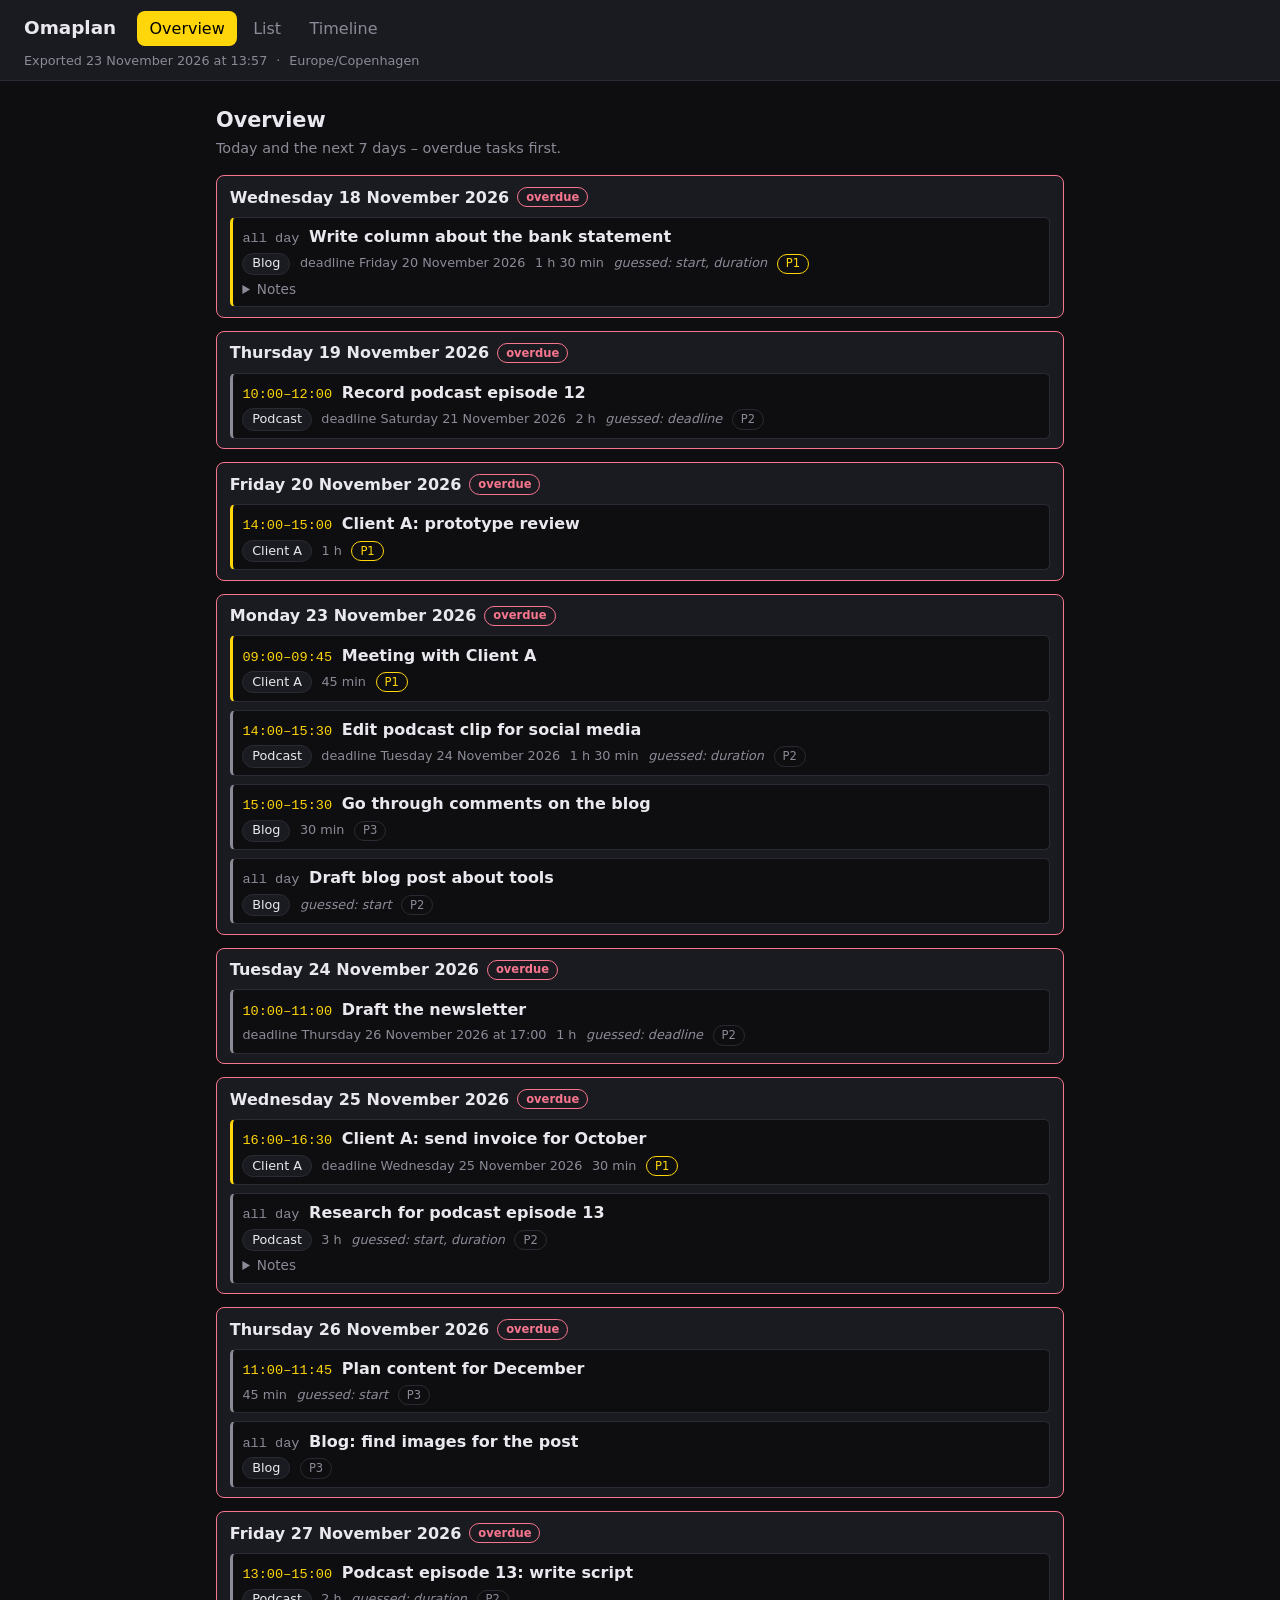
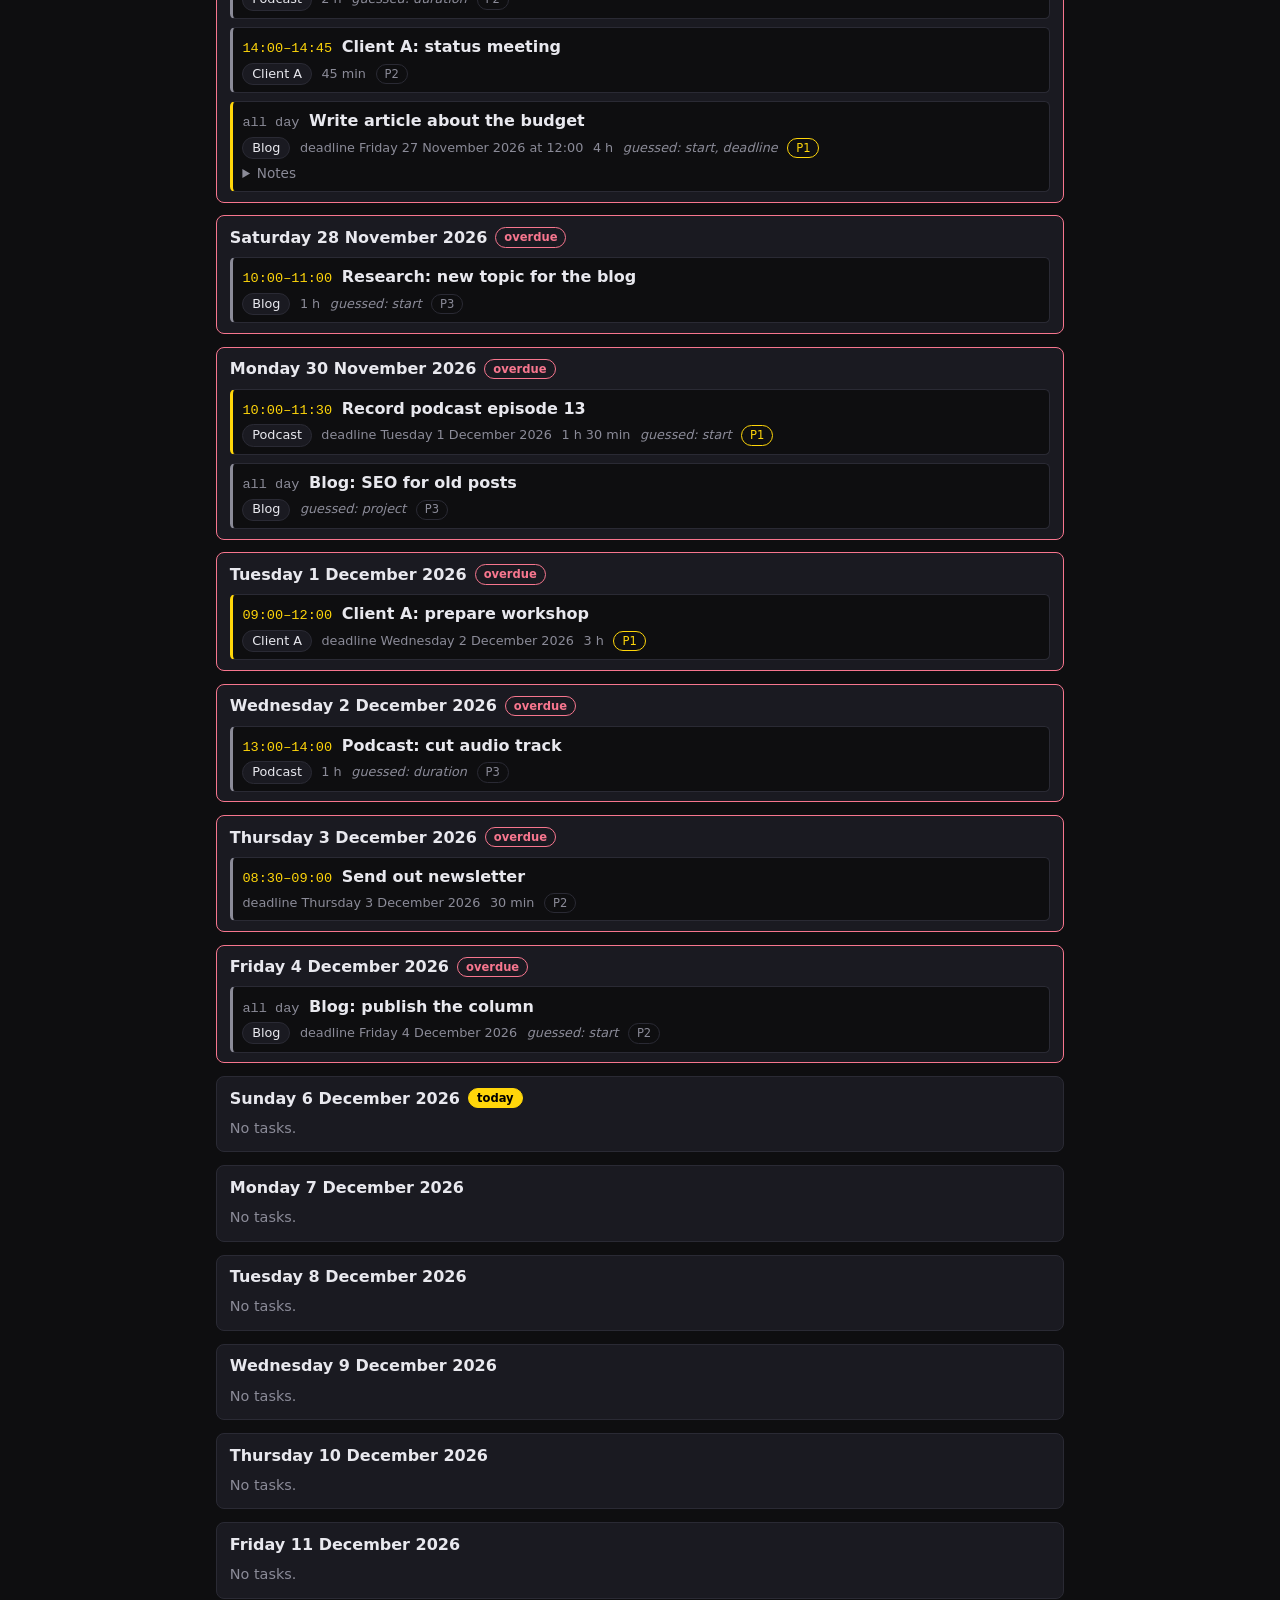
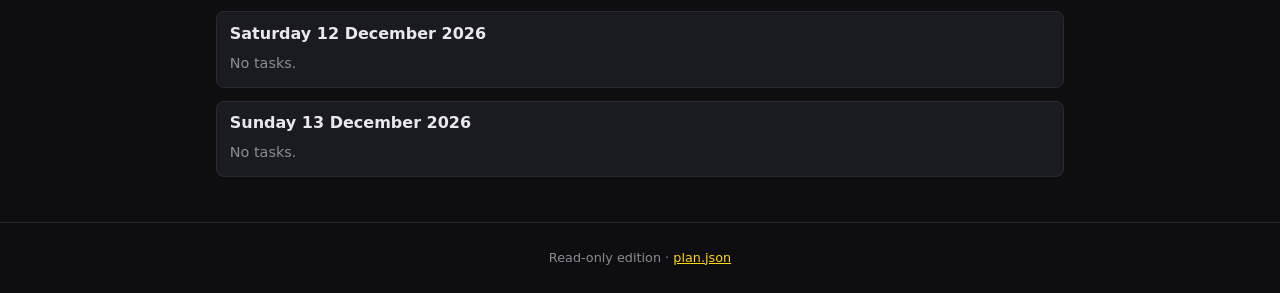
==== web/index.da.html @ 8e0f6b78 "Read-only edition: English markup and pages in English and Danish Markup: every class, id, data attr" ====
<!doctype html>
<html lang="da">
<head>
<meta charset="utf-8">
<meta name="viewport" content="width=device-width, initial-scale=1">
<title>Omaplan – læseudgave</title>
<link rel="stylesheet" href="style.css">
</head>
<body>
<header class="top">
  <h1>Omaplan</h1>
  <nav class="views" aria-label="Visninger">
    <a href="#overview">Overblik</a>
    <a href="#list">Liste</a>
    <a href="#timeline">Tidslinje</a>
  </nav>
  <p class="meta">Eksporteret <time datetime="2026-11-23T13:57:00+01:00">23. november 2026 kl. 13:57</time> <span class="dot">·</span> <span class="timezone">Europe/Copenhagen</span></p>
</header>
<main id="plan" class="plan" data-today="2026-11-23">
  <section id="overview" class="view" aria-label="Overblik">
    <h2>Overblik</h2>
    <p class="description">I dag og de næste 7 dage – forfaldne opgaver øverst.</p>
  <section class="day overdue" data-date="2026-11-18">
    <h3><time datetime="2026-11-18">Onsdag 18. november 2026</time><span class="badge badge-overdue">forfalden</span></h3>
<ul class="tasks">
    <li class="task status-todo" data-id="7c9e6a11-3f2b-4d5e-9a8c-1b2d3e4f5001" data-priority="1" data-project="Blog">
        <p class="task-row"><span class="time time-all-day">heldag</span><span class="task-title">Write column about the bank statement</span></p>
        <p class="task-meta"><span class="project-tag">Blog</span><span class="deadline">frist fredag 20. november 2026</span><span class="duration">1 t. 30 min</span><span class="guessed">gæt: start, varighed</span><span class="badge badge-p1">P1</span></p>
        <details class="notes"><summary>Noter</summary><p>Background: bank statement from last quarter; compare with the budget.</p></details>
      </li>
  </ul>
  </section>
  <section class="day overdue" data-date="2026-11-19">
    <h3><time datetime="2026-11-19">Torsdag 19. november 2026</time><span class="badge badge-overdue">forfalden</span></h3>
<ul class="tasks">
    <li class="task status-todo" data-id="7c9e6a11-3f2b-4d5e-9a8c-1b2d3e4f5002" data-priority="2" data-project="Podcast">
        <p class="task-row"><span class="time">10:00–12:00</span><span class="task-title">Record podcast episode 12</span></p>
        <p class="task-meta"><span class="project-tag">Podcast</span><span class="deadline">frist lørdag 21. november 2026</span><span class="duration">2 t.</span><span class="guessed">gæt: frist</span><span class="badge badge-p2">P2</span></p>
      </li>
  </ul>
  </section>
  <section class="day overdue" data-date="2026-11-20">
    <h3><time datetime="2026-11-20">Fredag 20. november 2026</time><span class="badge badge-overdue">forfalden</span></h3>
<ul class="tasks">
    <li class="task status-todo" data-id="7c9e6a11-3f2b-4d5e-9a8c-1b2d3e4f5003" data-priority="1" data-project="Client A">
        <p class="task-row"><span class="time">14:00–15:00</span><span class="task-title">Client A: prototype review</span></p>
        <p class="task-meta"><span class="project-tag">Client A</span><span class="duration">1 t.</span><span class="badge badge-p1">P1</span></p>
      </li>
  </ul>
  </section>
  <section class="day today" data-date="2026-11-23">
    <h3><time datetime="2026-11-23">Mandag 23. november 2026</time><span class="badge badge-today">i dag</span></h3>
<ul class="tasks">
    <li class="task status-todo" data-id="7c9e6a11-3f2b-4d5e-9a8c-1b2d3e4f5005" data-priority="1" data-project="Client A">
        <p class="task-row"><span class="time">09:00–09:45</span><span class="task-title">Meeting with Client A</span></p>
        <p class="task-meta"><span class="project-tag">Client A</span><span class="duration">45 min</span><span class="badge badge-p1">P1</span></p>
      </li>
    <li class="task status-todo" data-id="7c9e6a11-3f2b-4d5e-9a8c-1b2d3e4f5006" data-priority="2" data-project="Podcast">
        <p class="task-row"><span class="time">14:00–15:30</span><span class="task-title">Edit podcast clip for social media</span></p>
        <p class="task-meta"><span class="project-tag">Podcast</span><span class="deadline">frist tirsdag 24. november 2026</span><span class="duration">1 t. 30 min</span><span class="guessed">gæt: varighed</span><span class="badge badge-p2">P2</span></p>
      </li>
    <li class="task status-todo" data-id="7c9e6a11-3f2b-4d5e-9a8c-1b2d3e4f5007" data-priority="3" data-project="Blog">
        <p class="task-row"><span class="time">15:00–15:30</span><span class="task-title">Go through comments on the blog</span></p>
        <p class="task-meta"><span class="project-tag">Blog</span><span class="duration">30 min</span><span class="badge badge-p3">P3</span></p>
      </li>
    <li class="task status-todo" data-id="7c9e6a11-3f2b-4d5e-9a8c-1b2d3e4f5004" data-priority="2" data-project="Blog">
        <p class="task-row"><span class="time time-all-day">heldag</span><span class="task-title">Draft blog post about tools</span></p>
        <p class="task-meta"><span class="project-tag">Blog</span><span class="guessed">gæt: start</span><span class="badge badge-p2">P2</span></p>
      </li>
  </ul>
  </section>
  <section class="day" data-date="2026-11-24">
    <h3><time datetime="2026-11-24">Tirsdag 24. november 2026</time></h3>
<ul class="tasks">
    <li class="task status-todo" data-id="7c9e6a11-3f2b-4d5e-9a8c-1b2d3e4f5008" data-priority="2">
        <p class="task-row"><span class="time">10:00–11:00</span><span class="task-title">Draft the newsletter</span></p>
        <p class="task-meta"><span class="deadline">frist torsdag 26. november 2026 kl. 17:00</span><span class="duration">1 t.</span><span class="guessed">gæt: frist</span><span class="badge badge-p2">P2</span></p>
      </li>
  </ul>
  </section>
  <section class="day" data-date="2026-11-25">
    <h3><time datetime="2026-11-25">Onsdag 25. november 2026</time></h3>
<ul class="tasks">
    <li class="task status-todo" data-id="7c9e6a11-3f2b-4d5e-9a8c-1b2d3e4f5010" data-priority="1" data-project="Client A">
        <p class="task-row"><span class="time">16:00–16:30</span><span class="task-title">Client A: send invoice for October</span></p>
        <p class="task-meta"><span class="project-tag">Client A</span><span class="deadline">frist onsdag 25. november 2026</span><span class="duration">30 min</span><span class="badge badge-p1">P1</span></p>
      </li>
    <li class="task status-todo" data-id="7c9e6a11-3f2b-4d5e-9a8c-1b2d3e4f5009" data-priority="2" data-project="Podcast">
        <p class="task-row"><span class="time time-all-day">heldag</span><span class="task-title">Research for podcast episode 13</span></p>
        <p class="task-meta"><span class="project-tag">Podcast</span><span class="duration">3 t.</span><span class="guessed">gæt: start, varighed</span><span class="badge badge-p2">P2</span></p>
        <details class="notes"><summary>Noter</summary><p>Three sources on the topic; send the list to the co-host.</p></details>
      </li>
  </ul>
  </section>
  <section class="day" data-date="2026-11-26">
    <h3><time datetime="2026-11-26">Torsdag 26. november 2026</time></h3>
<ul class="tasks">
    <li class="task status-todo" data-id="7c9e6a11-3f2b-4d5e-9a8c-1b2d3e4f5012" data-priority="3">
        <p class="task-row"><span class="time">11:00–11:45</span><span class="task-title">Plan content for December</span></p>
        <p class="task-meta"><span class="duration">45 min</span><span class="guessed">gæt: start</span><span class="badge badge-p3">P3</span></p>
      </li>
    <li class="task status-todo" data-id="7c9e6a11-3f2b-4d5e-9a8c-1b2d3e4f5011" data-priority="3" data-project="Blog">
        <p class="task-row"><span class="time time-all-day">heldag</span><span class="task-title">Blog: find images for the post</span></p>
        <p class="task-meta"><span class="project-tag">Blog</span><span class="badge badge-p3">P3</span></p>
      </li>
  </ul>
  </section>
  <section class="day" data-date="2026-11-27">
    <h3><time datetime="2026-11-27">Fredag 27. november 2026</time></h3>
<ul class="tasks">
    <li class="task status-todo" data-id="7c9e6a11-3f2b-4d5e-9a8c-1b2d3e4f5016" data-priority="2" data-project="Podcast">
        <p class="task-row"><span class="time">13:00–15:00</span><span class="task-title">Podcast episode 13: write script</span></p>
        <p class="task-meta"><span class="project-tag">Podcast</span><span class="duration">2 t.</span><span class="guessed">gæt: varighed</span><span class="badge badge-p2">P2</span></p>
      </li>
    <li class="task status-todo" data-id="7c9e6a11-3f2b-4d5e-9a8c-1b2d3e4f5017" data-priority="2" data-project="Client A">
        <p class="task-row"><span class="time">14:00–14:45</span><span class="task-title">Client A: status meeting</span></p>
        <p class="task-meta"><span class="project-tag">Client A</span><span class="duration">45 min</span><span class="badge badge-p2">P2</span></p>
      </li>
    <li class="task status-todo" data-id="7c9e6a11-3f2b-4d5e-9a8c-1b2d3e4f5015" data-priority="1" data-project="Blog">
        <p class="task-row"><span class="time time-all-day">heldag</span><span class="task-title">Write article about the budget</span></p>
        <p class="task-meta"><span class="project-tag">Blog</span><span class="deadline">frist fredag 27. november 2026 kl. 12:00</span><span class="duration">4 t.</span><span class="guessed">gæt: start, frist</span><span class="badge badge-p1">P1</span></p>
        <details class="notes"><summary>Noter</summary><p>Must be ready Friday at 12.</p></details>
      </li>
  </ul>
  </section>
  <section class="day" data-date="2026-11-28">
    <h3><time datetime="2026-11-28">Lørdag 28. november 2026</time></h3>
<ul class="tasks">
    <li class="task status-todo" data-id="7c9e6a11-3f2b-4d5e-9a8c-1b2d3e4f5024" data-priority="3" data-project="Blog">
        <p class="task-row"><span class="time">10:00–11:00</span><span class="task-title">Research: new topic for the blog</span></p>
        <p class="task-meta"><span class="project-tag">Blog</span><span class="duration">1 t.</span><span class="guessed">gæt: start</span><span class="badge badge-p3">P3</span></p>
      </li>
  </ul>
  </section>
  <section class="day" data-date="2026-11-29">
    <h3><time datetime="2026-11-29">Søndag 29. november 2026</time></h3>
    <p class="empty">Ingen opgaver.</p>
  </section>
  <section class="day" data-date="2026-11-30">
    <h3><time datetime="2026-11-30">Mandag 30. november 2026</time></h3>
<ul class="tasks">
    <li class="task status-todo" data-id="7c9e6a11-3f2b-4d5e-9a8c-1b2d3e4f5018" data-priority="1" data-project="Podcast">
        <p class="task-row"><span class="time">10:00–11:30</span><span class="task-title">Record podcast episode 13</span></p>
        <p class="task-meta"><span class="project-tag">Podcast</span><span class="deadline">frist tirsdag 1. december 2026</span><span class="duration">1 t. 30 min</span><span class="guessed">gæt: start</span><span class="badge badge-p1">P1</span></p>
      </li>
    <li class="task status-todo" data-id="7c9e6a11-3f2b-4d5e-9a8c-1b2d3e4f5019" data-priority="3" data-project="Blog">
        <p class="task-row"><span class="time time-all-day">heldag</span><span class="task-title">Blog: SEO for old posts</span></p>
        <p class="task-meta"><span class="project-tag">Blog</span><span class="guessed">gæt: projekt</span><span class="badge badge-p3">P3</span></p>
      </li>
  </ul>
  </section>
  </section>
  <section id="list" class="view" aria-label="Liste efter dato">
    <h2>Liste</h2>
    <p class="description">Alle opgaver grupperet efter dato. <a href="#list-project">Gruppér efter projekt</a></p>
  <section class="group" data-group="date:2026-11-18">
    <h3><time datetime="2026-11-18">Onsdag 18. november 2026</time><span class="count">1 opgave</span></h3>
<ul class="tasks">
    <li class="task status-todo" data-id="7c9e6a11-3f2b-4d5e-9a8c-1b2d3e4f5001" data-priority="1" data-project="Blog">
        <p class="task-row"><span class="time time-all-day">heldag</span><span class="task-title">Write column about the bank statement</span></p>
        <p class="task-meta"><span class="project-tag">Blog</span><span class="deadline">frist fredag 20. november 2026</span><span class="duration">1 t. 30 min</span><span class="guessed">gæt: start, varighed</span><span class="badge badge-p1">P1</span></p>
        <details class="notes"><summary>Noter</summary><p>Background: bank statement from last quarter; compare with the budget.</p></details>
      </li>
  </ul>
  </section>
  <section class="group" data-group="date:2026-11-19">
    <h3><time datetime="2026-11-19">Torsdag 19. november 2026</time><span class="count">1 opgave</span></h3>
<ul class="tasks">
    <li class="task status-todo" data-id="7c9e6a11-3f2b-4d5e-9a8c-1b2d3e4f5002" data-priority="2" data-project="Podcast">
        <p class="task-row"><span class="time">10:00–12:00</span><span class="task-title">Record podcast episode 12</span></p>
        <p class="task-meta"><span class="project-tag">Podcast</span><span class="deadline">frist lørdag 21. november 2026</span><span class="duration">2 t.</span><span class="guessed">gæt: frist</span><span class="badge badge-p2">P2</span></p>
      </li>
  </ul>
  </section>
  <section class="group" data-group="date:2026-11-20">
    <h3><time datetime="2026-11-20">Fredag 20. november 2026</time><span class="count">1 opgave</span></h3>
<ul class="tasks">
    <li class="task status-todo" data-id="7c9e6a11-3f2b-4d5e-9a8c-1b2d3e4f5003" data-priority="1" data-project="Client A">
        <p class="task-row"><span class="time">14:00–15:00</span><span class="task-title">Client A: prototype review</span></p>
        <p class="task-meta"><span class="project-tag">Client A</span><span class="duration">1 t.</span><span class="badge badge-p1">P1</span></p>
      </li>
  </ul>
  </section>
  <section class="group" data-group="date:2026-11-21">
    <h3><time datetime="2026-11-21">Lørdag 21. november 2026</time><span class="count">1 opgave</span></h3>
<ul class="tasks">
    <li class="task status-done" data-id="7c9e6a11-3f2b-4d5e-9a8c-1b2d3e4f5013" data-priority="3" data-project="Podcast">
        <p class="task-row"><span class="time">09:00–09:30</span><span class="task-title">Podcast: cut intro music</span></p>
        <p class="task-meta"><span class="project-tag">Podcast</span><span class="duration">30 min</span><span class="badge badge-p3">P3</span><span class="badge badge-done">færdig</span></p>
      </li>
  </ul>
  </section>
  <section class="group" data-group="date:2026-11-22">
    <h3><time datetime="2026-11-22">Søndag 22. november 2026</time><span class="count">1 opgave</span></h3>
<ul class="tasks">
    <li class="task status-done" data-id="7c9e6a11-3f2b-4d5e-9a8c-1b2d3e4f5014" data-priority="2" data-project="Client A">
        <p class="task-row"><span class="time time-all-day">heldag</span><span class="task-title">Client A: follow up on quote</span></p>
        <p class="task-meta"><span class="project-tag">Client A</span><span class="guessed">gæt: projekt</span><span class="badge badge-p2">P2</span><span class="badge badge-done">færdig</span></p>
      </li>
  </ul>
  </section>
  <section class="group" data-group="date:2026-11-23">
    <h3><time datetime="2026-11-23">Mandag 23. november 2026</time><span class="count">4 opgaver</span></h3>
<ul class="tasks">
    <li class="task status-todo" data-id="7c9e6a11-3f2b-4d5e-9a8c-1b2d3e4f5005" data-priority="1" data-project="Client A">
        <p class="task-row"><span class="time">09:00–09:45</span><span class="task-title">Meeting with Client A</span></p>
        <p class="task-meta"><span class="project-tag">Client A</span><span class="duration">45 min</span><span class="badge badge-p1">P1</span></p>
      </li>
    <li class="task status-todo" data-id="7c9e6a11-3f2b-4d5e-9a8c-1b2d3e4f5006" data-priority="2" data-project="Podcast">
        <p class="task-row"><span class="time">14:00–15:30</span><span class="task-title">Edit podcast clip for social media</span></p>
        <p class="task-meta"><span class="project-tag">Podcast</span><span class="deadline">frist tirsdag 24. november 2026</span><span class="duration">1 t. 30 min</span><span class="guessed">gæt: varighed</span><span class="badge badge-p2">P2</span></p>
      </li>
    <li class="task status-todo" data-id="7c9e6a11-3f2b-4d5e-9a8c-1b2d3e4f5007" data-priority="3" data-project="Blog">
        <p class="task-row"><span class="time">15:00–15:30</span><span class="task-title">Go through comments on the blog</span></p>
        <p class="task-meta"><span class="project-tag">Blog</span><span class="duration">30 min</span><span class="badge badge-p3">P3</span></p>
      </li>
    <li class="task status-todo" data-id="7c9e6a11-3f2b-4d5e-9a8c-1b2d3e4f5004" data-priority="2" data-project="Blog">
        <p class="task-row"><span class="time time-all-day">heldag</span><span class="task-title">Draft blog post about tools</span></p>
        <p class="task-meta"><span class="project-tag">Blog</span><span class="guessed">gæt: start</span><span class="badge badge-p2">P2</span></p>
      </li>
  </ul>
  </section>
  <section class="group" data-group="date:2026-11-24">
    <h3><time datetime="2026-11-24">Tirsdag 24. november 2026</time><span class="count">1 opgave</span></h3>
<ul class="tasks">
    <li class="task status-todo" data-id="7c9e6a11-3f2b-4d5e-9a8c-1b2d3e4f5008" data-priority="2">
        <p class="task-row"><span class="time">10:00–11:00</span><span class="task-title">Draft the newsletter</span></p>
        <p class="task-meta"><span class="deadline">frist torsdag 26. november 2026 kl. 17:00</span><span class="duration">1 t.</span><span class="guessed">gæt: frist</span><span class="badge badge-p2">P2</span></p>
      </li>
  </ul>
  </section>
  <section class="group" data-group="date:2026-11-25">
    <h3><time datetime="2026-11-25">Onsdag 25. november 2026</time><span class="count">2 opgaver</span></h3>
<ul class="tasks">
    <li class="task status-todo" data-id="7c9e6a11-3f2b-4d5e-9a8c-1b2d3e4f5010" data-priority="1" data-project="Client A">
        <p class="task-row"><span class="time">16:00–16:30</span><span class="task-title">Client A: send invoice for October</span></p>
        <p class="task-meta"><span class="project-tag">Client A</span><span class="deadline">frist onsdag 25. november 2026</span><span class="duration">30 min</span><span class="badge badge-p1">P1</span></p>
      </li>
    <li class="task status-todo" data-id="7c9e6a11-3f2b-4d5e-9a8c-1b2d3e4f5009" data-priority="2" data-project="Podcast">
        <p class="task-row"><span class="time time-all-day">heldag</span><span class="task-title">Research for podcast episode 13</span></p>
        <p class="task-meta"><span class="project-tag">Podcast</span><span class="duration">3 t.</span><span class="guessed">gæt: start, varighed</span><span class="badge badge-p2">P2</span></p>
        <details class="notes"><summary>Noter</summary><p>Three sources on the topic; send the list to the co-host.</p></details>
      </li>
  </ul>
  </section>
  <section class="group" data-group="date:2026-11-26">
    <h3><time datetime="2026-11-26">Torsdag 26. november 2026</time><span class="count">2 opgaver</span></h3>
<ul class="tasks">
    <li class="task status-todo" data-id="7c9e6a11-3f2b-4d5e-9a8c-1b2d3e4f5012" data-priority="3">
        <p class="task-row"><span class="time">11:00–11:45</span><span class="task-title">Plan content for December</span></p>
        <p class="task-meta"><span class="duration">45 min</span><span class="guessed">gæt: start</span><span class="badge badge-p3">P3</span></p>
      </li>
    <li class="task status-todo" data-id="7c9e6a11-3f2b-4d5e-9a8c-1b2d3e4f5011" data-priority="3" data-project="Blog">
        <p class="task-row"><span class="time time-all-day">heldag</span><span class="task-title">Blog: find images for the post</span></p>
        <p class="task-meta"><span class="project-tag">Blog</span><span class="badge badge-p3">P3</span></p>
      </li>
  </ul>
  </section>
  <section class="group" data-group="date:2026-11-27">
    <h3><time datetime="2026-11-27">Fredag 27. november 2026</time><span class="count">3 opgaver</span></h3>
<ul class="tasks">
    <li class="task status-todo" data-id="7c9e6a11-3f2b-4d5e-9a8c-1b2d3e4f5016" data-priority="2" data-project="Podcast">
        <p class="task-row"><span class="time">13:00–15:00</span><span class="task-title">Podcast episode 13: write script</span></p>
        <p class="task-meta"><span class="project-tag">Podcast</span><span class="duration">2 t.</span><span class="guessed">gæt: varighed</span><span class="badge badge-p2">P2</span></p>
      </li>
    <li class="task status-todo" data-id="7c9e6a11-3f2b-4d5e-9a8c-1b2d3e4f5017" data-priority="2" data-project="Client A">
        <p class="task-row"><span class="time">14:00–14:45</span><span class="task-title">Client A: status meeting</span></p>
        <p class="task-meta"><span class="project-tag">Client A</span><span class="duration">45 min</span><span class="badge badge-p2">P2</span></p>
      </li>
    <li class="task status-todo" data-id="7c9e6a11-3f2b-4d5e-9a8c-1b2d3e4f5015" data-priority="1" data-project="Blog">
        <p class="task-row"><span class="time time-all-day">heldag</span><span class="task-title">Write article about the budget</span></p>
        <p class="task-meta"><span class="project-tag">Blog</span><span class="deadline">frist fredag 27. november 2026 kl. 12:00</span><span class="duration">4 t.</span><span class="guessed">gæt: start, frist</span><span class="badge badge-p1">P1</span></p>
        <details class="notes"><summary>Noter</summary><p>Must be ready Friday at 12.</p></details>
      </li>
  </ul>
  </section>
  <section class="group" data-group="date:2026-11-28">
    <h3><time datetime="2026-11-28">Lørdag 28. november 2026</time><span class="count">1 opgave</span></h3>
<ul class="tasks">
    <li class="task status-todo" data-id="7c9e6a11-3f2b-4d5e-9a8c-1b2d3e4f5024" data-priority="3" data-project="Blog">
        <p class="task-row"><span class="time">10:00–11:00</span><span class="task-title">Research: new topic for the blog</span></p>
        <p class="task-meta"><span class="project-tag">Blog</span><span class="duration">1 t.</span><span class="guessed">gæt: start</span><span class="badge badge-p3">P3</span></p>
      </li>
  </ul>
  </section>
  <section class="group" data-group="date:2026-11-30">
    <h3><time datetime="2026-11-30">Mandag 30. november 2026</time><span class="count">2 opgaver</span></h3>
<ul class="tasks">
    <li class="task status-todo" data-id="7c9e6a11-3f2b-4d5e-9a8c-1b2d3e4f5018" data-priority="1" data-project="Podcast">
        <p class="task-row"><span class="time">10:00–11:30</span><span class="task-title">Record podcast episode 13</span></p>
        <p class="task-meta"><span class="project-tag">Podcast</span><span class="deadline">frist tirsdag 1. december 2026</span><span class="duration">1 t. 30 min</span><span class="guessed">gæt: start</span><span class="badge badge-p1">P1</span></p>
      </li>
    <li class="task status-todo" data-id="7c9e6a11-3f2b-4d5e-9a8c-1b2d3e4f5019" data-priority="3" data-project="Blog">
        <p class="task-row"><span class="time time-all-day">heldag</span><span class="task-title">Blog: SEO for old posts</span></p>
        <p class="task-meta"><span class="project-tag">Blog</span><span class="guessed">gæt: projekt</span><span class="badge badge-p3">P3</span></p>
      </li>
  </ul>
  </section>
  <section class="group" data-group="date:2026-12-01">
    <h3><time datetime="2026-12-01">Tirsdag 1. december 2026</time><span class="count">1 opgave</span></h3>
<ul class="tasks">
    <li class="task status-todo" data-id="7c9e6a11-3f2b-4d5e-9a8c-1b2d3e4f5020" data-priority="1" data-project="Client A">
        <p class="task-row"><span class="time">09:00–12:00</span><span class="task-title">Client A: prepare workshop</span></p>
        <p class="task-meta"><span class="project-tag">Client A</span><span class="deadline">frist onsdag 2. december 2026</span><span class="duration">3 t.</span><span class="badge badge-p1">P1</span></p>
      </li>
  </ul>
  </section>
  <section class="group" data-group="date:2026-12-02">
    <h3><time datetime="2026-12-02">Onsdag 2. december 2026</time><span class="count">1 opgave</span></h3>
<ul class="tasks">
    <li class="task status-todo" data-id="7c9e6a11-3f2b-4d5e-9a8c-1b2d3e4f5021" data-priority="3" data-project="Podcast">
        <p class="task-row"><span class="time">13:00–14:00</span><span class="task-title">Podcast: cut audio track</span></p>
        <p class="task-meta"><span class="project-tag">Podcast</span><span class="duration">1 t.</span><span class="guessed">gæt: varighed</span><span class="badge badge-p3">P3</span></p>
      </li>
  </ul>
  </section>
  <section class="group" data-group="date:2026-12-03">
    <h3><time datetime="2026-12-03">Torsdag 3. december 2026</time><span class="count">1 opgave</span></h3>
<ul class="tasks">
    <li class="task status-todo" data-id="7c9e6a11-3f2b-4d5e-9a8c-1b2d3e4f5022" data-priority="2">
        <p class="task-row"><span class="time">08:30–09:00</span><span class="task-title">Send out newsletter</span></p>
        <p class="task-meta"><span class="deadline">frist torsdag 3. december 2026</span><span class="duration">30 min</span><span class="badge badge-p2">P2</span></p>
      </li>
  </ul>
  </section>
  <section class="group" data-group="date:2026-12-04">
    <h3><time datetime="2026-12-04">Fredag 4. december 2026</time><span class="count">1 opgave</span></h3>
<ul class="tasks">
    <li class="task status-todo" data-id="7c9e6a11-3f2b-4d5e-9a8c-1b2d3e4f5023" data-priority="2" data-project="Blog">
        <p class="task-row"><span class="time time-all-day">heldag</span><span class="task-title">Blog: publish the column</span></p>
        <p class="task-meta"><span class="project-tag">Blog</span><span class="deadline">frist fredag 4. december 2026</span><span class="guessed">gæt: start</span><span class="badge badge-p2">P2</span></p>
      </li>
  </ul>
  </section>
  <section class="group" data-group="no-date">
    <h3><span class="group-title">Uden dato</span><span class="count">3 opgaver</span></h3>
<ul class="tasks">
    <li class="task status-todo" data-id="7c9e6a11-3f2b-4d5e-9a8c-1b2d3e4f5026" data-priority="2" data-project="Blog">
        <p class="task-row"><span class="time time-none">ingen dato</span><span class="task-title">Blog: set up redirect from the old blog</span></p>
        <p class="task-meta"><span class="project-tag">Blog</span><span class="deadline">frist fredag 11. december 2026</span><span class="guessed">gæt: frist</span><span class="badge badge-p2">P2</span></p>
      </li>
    <li class="task status-todo" data-id="7c9e6a11-3f2b-4d5e-9a8c-1b2d3e4f5027" data-priority="3" data-project="Client A">
        <p class="task-row"><span class="time time-none">ingen dato</span><span class="task-title">Client A: archive old project files</span></p>
        <p class="task-meta"><span class="project-tag">Client A</span><span class="badge badge-p3">P3</span></p>
      </li>
    <li class="task status-todo" data-id="7c9e6a11-3f2b-4d5e-9a8c-1b2d3e4f5025" data-priority="3">
        <p class="task-row"><span class="time time-none">ingen dato</span><span class="task-title">Ideas for next month&#39;s newsletter</span></p>
        <p class="task-meta"><span class="badge badge-p3">P3</span></p>
        <details class="notes"><summary>Noter</summary><p>Collect them during the week.</p></details>
      </li>
  </ul>
  </section>
  </section>
  <section id="list-project" class="view" aria-label="Liste efter projekt">
    <h2>Liste efter projekt</h2>
    <p class="description">Alle opgaver grupperet efter projekt. <a href="#list">Gruppér efter dato</a></p>
  <section class="group" data-group="project:Blog">
    <h3><span class="group-title">Blog</span><span class="count">9 opgaver</span></h3>
<ul class="tasks">
    <li class="task status-todo" data-id="7c9e6a11-3f2b-4d5e-9a8c-1b2d3e4f5001" data-priority="1" data-project="Blog">
        <p class="task-row"><span class="time time-all-day">heldag</span><span class="task-title">Write column about the bank statement</span></p>
        <p class="task-meta"><span class="project-tag">Blog</span><span class="deadline">frist fredag 20. november 2026</span><span class="duration">1 t. 30 min</span><span class="guessed">gæt: start, varighed</span><span class="badge badge-p1">P1</span></p>
        <details class="notes"><summary>Noter</summary><p>Background: bank statement from last quarter; compare with the budget.</p></details>
      </li>
    <li class="task status-todo" data-id="7c9e6a11-3f2b-4d5e-9a8c-1b2d3e4f5007" data-priority="3" data-project="Blog">
        <p class="task-row"><span class="time">15:00–15:30</span><span class="task-title">Go through comments on the blog</span></p>
        <p class="task-meta"><span class="project-tag">Blog</span><span class="duration">30 min</span><span class="badge badge-p3">P3</span></p>
      </li>
    <li class="task status-todo" data-id="7c9e6a11-3f2b-4d5e-9a8c-1b2d3e4f5004" data-priority="2" data-project="Blog">
        <p class="task-row"><span class="time time-all-day">heldag</span><span class="task-title">Draft blog post about tools</span></p>
        <p class="task-meta"><span class="project-tag">Blog</span><span class="guessed">gæt: start</span><span class="badge badge-p2">P2</span></p>
      </li>
    <li class="task status-todo" data-id="7c9e6a11-3f2b-4d5e-9a8c-1b2d3e4f5011" data-priority="3" data-project="Blog">
        <p class="task-row"><span class="time time-all-day">heldag</span><span class="task-title">Blog: find images for the post</span></p>
        <p class="task-meta"><span class="project-tag">Blog</span><span class="badge badge-p3">P3</span></p>
      </li>
    <li class="task status-todo" data-id="7c9e6a11-3f2b-4d5e-9a8c-1b2d3e4f5015" data-priority="1" data-project="Blog">
        <p class="task-row"><span class="time time-all-day">heldag</span><span class="task-title">Write article about the budget</span></p>
        <p class="task-meta"><span class="project-tag">Blog</span><span class="deadline">frist fredag 27. november 2026 kl. 12:00</span><span class="duration">4 t.</span><span class="guessed">gæt: start, frist</span><span class="badge badge-p1">P1</span></p>
        <details class="notes"><summary>Noter</summary><p>Must be ready Friday at 12.</p></details>
      </li>
    <li class="task status-todo" data-id="7c9e6a11-3f2b-4d5e-9a8c-1b2d3e4f5024" data-priority="3" data-project="Blog">
        <p class="task-row"><span class="time">10:00–11:00</span><span class="task-title">Research: new topic for the blog</span></p>
        <p class="task-meta"><span class="project-tag">Blog</span><span class="duration">1 t.</span><span class="guessed">gæt: start</span><span class="badge badge-p3">P3</span></p>
      </li>
    <li class="task status-todo" data-id="7c9e6a11-3f2b-4d5e-9a8c-1b2d3e4f5019" data-priority="3" data-project="Blog">
        <p class="task-row"><span class="time time-all-day">heldag</span><span class="task-title">Blog: SEO for old posts</span></p>
        <p class="task-meta"><span class="project-tag">Blog</span><span class="guessed">gæt: projekt</span><span class="badge badge-p3">P3</span></p>
      </li>
    <li class="task status-todo" data-id="7c9e6a11-3f2b-4d5e-9a8c-1b2d3e4f5023" data-priority="2" data-project="Blog">
        <p class="task-row"><span class="time time-all-day">heldag</span><span class="task-title">Blog: publish the column</span></p>
        <p class="task-meta"><span class="project-tag">Blog</span><span class="deadline">frist fredag 4. december 2026</span><span class="guessed">gæt: start</span><span class="badge badge-p2">P2</span></p>
      </li>
    <li class="task status-todo" data-id="7c9e6a11-3f2b-4d5e-9a8c-1b2d3e4f5026" data-priority="2" data-project="Blog">
        <p class="task-row"><span class="time time-none">ingen dato</span><span class="task-title">Blog: set up redirect from the old blog</span></p>
        <p class="task-meta"><span class="project-tag">Blog</span><span class="deadline">frist fredag 11. december 2026</span><span class="guessed">gæt: frist</span><span class="badge badge-p2">P2</span></p>
      </li>
  </ul>
  </section>
  <section class="group" data-group="project:Client A">
    <h3><span class="group-title">Client A</span><span class="count">7 opgaver</span></h3>
<ul class="tasks">
    <li class="task status-todo" data-id="7c9e6a11-3f2b-4d5e-9a8c-1b2d3e4f5003" data-priority="1" data-project="Client A">
        <p class="task-row"><span class="time">14:00–15:00</span><span class="task-title">Client A: prototype review</span></p>
        <p class="task-meta"><span class="project-tag">Client A</span><span class="duration">1 t.</span><span class="badge badge-p1">P1</span></p>
      </li>
    <li class="task status-done" data-id="7c9e6a11-3f2b-4d5e-9a8c-1b2d3e4f5014" data-priority="2" data-project="Client A">
        <p class="task-row"><span class="time time-all-day">heldag</span><span class="task-title">Client A: follow up on quote</span></p>
        <p class="task-meta"><span class="project-tag">Client A</span><span class="guessed">gæt: projekt</span><span class="badge badge-p2">P2</span><span class="badge badge-done">færdig</span></p>
      </li>
    <li class="task status-todo" data-id="7c9e6a11-3f2b-4d5e-9a8c-1b2d3e4f5005" data-priority="1" data-project="Client A">
        <p class="task-row"><span class="time">09:00–09:45</span><span class="task-title">Meeting with Client A</span></p>
        <p class="task-meta"><span class="project-tag">Client A</span><span class="duration">45 min</span><span class="badge badge-p1">P1</span></p>
      </li>
    <li class="task status-todo" data-id="7c9e6a11-3f2b-4d5e-9a8c-1b2d3e4f5010" data-priority="1" data-project="Client A">
        <p class="task-row"><span class="time">16:00–16:30</span><span class="task-title">Client A: send invoice for October</span></p>
        <p class="task-meta"><span class="project-tag">Client A</span><span class="deadline">frist onsdag 25. november 2026</span><span class="duration">30 min</span><span class="badge badge-p1">P1</span></p>
      </li>
    <li class="task status-todo" data-id="7c9e6a11-3f2b-4d5e-9a8c-1b2d3e4f5017" data-priority="2" data-project="Client A">
        <p class="task-row"><span class="time">14:00–14:45</span><span class="task-title">Client A: status meeting</span></p>
        <p class="task-meta"><span class="project-tag">Client A</span><span class="duration">45 min</span><span class="badge badge-p2">P2</span></p>
      </li>
    <li class="task status-todo" data-id="7c9e6a11-3f2b-4d5e-9a8c-1b2d3e4f5020" data-priority="1" data-project="Client A">
        <p class="task-row"><span class="time">09:00–12:00</span><span class="task-title">Client A: prepare workshop</span></p>
        <p class="task-meta"><span class="project-tag">Client A</span><span class="deadline">frist onsdag 2. december 2026</span><span class="duration">3 t.</span><span class="badge badge-p1">P1</span></p>
      </li>
    <li class="task status-todo" data-id="7c9e6a11-3f2b-4d5e-9a8c-1b2d3e4f5027" data-priority="3" data-project="Client A">
        <p class="task-row"><span class="time time-none">ingen dato</span><span class="task-title">Client A: archive old project files</span></p>
        <p class="task-meta"><span class="project-tag">Client A</span><span class="badge badge-p3">P3</span></p>
      </li>
  </ul>
  </section>
  <section class="group" data-group="project:Podcast">
    <h3><span class="group-title">Podcast</span><span class="count">7 opgaver</span></h3>
<ul class="tasks">
    <li class="task status-todo" data-id="7c9e6a11-3f2b-4d5e-9a8c-1b2d3e4f5002" data-priority="2" data-project="Podcast">
        <p class="task-row"><span class="time">10:00–12:00</span><span class="task-title">Record podcast episode 12</span></p>
        <p class="task-meta"><span class="project-tag">Podcast</span><span class="deadline">frist lørdag 21. november 2026</span><span class="duration">2 t.</span><span class="guessed">gæt: frist</span><span class="badge badge-p2">P2</span></p>
      </li>
    <li class="task status-done" data-id="7c9e6a11-3f2b-4d5e-9a8c-1b2d3e4f5013" data-priority="3" data-project="Podcast">
        <p class="task-row"><span class="time">09:00–09:30</span><span class="task-title">Podcast: cut intro music</span></p>
        <p class="task-meta"><span class="project-tag">Podcast</span><span class="duration">30 min</span><span class="badge badge-p3">P3</span><span class="badge badge-done">færdig</span></p>
      </li>
    <li class="task status-todo" data-id="7c9e6a11-3f2b-4d5e-9a8c-1b2d3e4f5006" data-priority="2" data-project="Podcast">
        <p class="task-row"><span class="time">14:00–15:30</span><span class="task-title">Edit podcast clip for social media</span></p>
        <p class="task-meta"><span class="project-tag">Podcast</span><span class="deadline">frist tirsdag 24. november 2026</span><span class="duration">1 t. 30 min</span><span class="guessed">gæt: varighed</span><span class="badge badge-p2">P2</span></p>
      </li>
    <li class="task status-todo" data-id="7c9e6a11-3f2b-4d5e-9a8c-1b2d3e4f5009" data-priority="2" data-project="Podcast">
        <p class="task-row"><span class="time time-all-day">heldag</span><span class="task-title">Research for podcast episode 13</span></p>
        <p class="task-meta"><span class="project-tag">Podcast</span><span class="duration">3 t.</span><span class="guessed">gæt: start, varighed</span><span class="badge badge-p2">P2</span></p>
        <details class="notes"><summary>Noter</summary><p>Three sources on the topic; send the list to the co-host.</p></details>
      </li>
    <li class="task status-todo" data-id="7c9e6a11-3f2b-4d5e-9a8c-1b2d3e4f5016" data-priority="2" data-project="Podcast">
        <p class="task-row"><span class="time">13:00–15:00</span><span class="task-title">Podcast episode 13: write script</span></p>
        <p class="task-meta"><span class="project-tag">Podcast</span><span class="duration">2 t.</span><span class="guessed">gæt: varighed</span><span class="badge badge-p2">P2</span></p>
      </li>
    <li class="task status-todo" data-id="7c9e6a11-3f2b-4d5e-9a8c-1b2d3e4f5018" data-priority="1" data-project="Podcast">
        <p class="task-row"><span class="time">10:00–11:30</span><span class="task-title">Record podcast episode 13</span></p>
        <p class="task-meta"><span class="project-tag">Podcast</span><span class="deadline">frist tirsdag 1. december 2026</span><span class="duration">1 t. 30 min</span><span class="guessed">gæt: start</span><span class="badge badge-p1">P1</span></p>
      </li>
    <li class="task status-todo" data-id="7c9e6a11-3f2b-4d5e-9a8c-1b2d3e4f5021" data-priority="3" data-project="Podcast">
        <p class="task-row"><span class="time">13:00–14:00</span><span class="task-title">Podcast: cut audio track</span></p>
        <p class="task-meta"><span class="project-tag">Podcast</span><span class="duration">1 t.</span><span class="guessed">gæt: varighed</span><span class="badge badge-p3">P3</span></p>
      </li>
  </ul>
  </section>
  <section class="group" data-group="no-project">
    <h3><span class="group-title">Ingen projekt</span><span class="count">4 opgaver</span></h3>
<ul class="tasks">
    <li class="task status-todo" data-id="7c9e6a11-3f2b-4d5e-9a8c-1b2d3e4f5008" data-priority="2">
        <p class="task-row"><span class="time">10:00–11:00</span><span class="task-title">Draft the newsletter</span></p>
        <p class="task-meta"><span class="deadline">frist torsdag 26. november 2026 kl. 17:00</span><span class="duration">1 t.</span><span class="guessed">gæt: frist</span><span class="badge badge-p2">P2</span></p>
      </li>
    <li class="task status-todo" data-id="7c9e6a11-3f2b-4d5e-9a8c-1b2d3e4f5012" data-priority="3">
        <p class="task-row"><span class="time">11:00–11:45</span><span class="task-title">Plan content for December</span></p>
        <p class="task-meta"><span class="duration">45 min</span><span class="guessed">gæt: start</span><span class="badge badge-p3">P3</span></p>
      </li>
    <li class="task status-todo" data-id="7c9e6a11-3f2b-4d5e-9a8c-1b2d3e4f5022" data-priority="2">
        <p class="task-row"><span class="time">08:30–09:00</span><span class="task-title">Send out newsletter</span></p>
        <p class="task-meta"><span class="deadline">frist torsdag 3. december 2026</span><span class="duration">30 min</span><span class="badge badge-p2">P2</span></p>
      </li>
    <li class="task status-todo" data-id="7c9e6a11-3f2b-4d5e-9a8c-1b2d3e4f5025" data-priority="3">
        <p class="task-row"><span class="time time-none">ingen dato</span><span class="task-title">Ideas for next month&#39;s newsletter</span></p>
        <p class="task-meta"><span class="badge badge-p3">P3</span></p>
        <details class="notes"><summary>Noter</summary><p>Collect them during the week.</p></details>
      </li>
  </ul>
  </section>
  </section>
  <section id="timeline" class="view" aria-label="Tidslinje">
    <h2>Tidslinje</h2>
    <p class="description">Gantt over alle datoer med opgaver eller frister – vindue 8–18, overlap ligger i hver sit spor.</p>
    <div class="gantt" style="--from:8;--to:18">
      <div class="gantt-head" aria-hidden="true">
        <div class="gantt-date gantt-date-empty"></div>
        <div class="gantt-hours"><span style="--hour:8">8</span><span style="--hour:10">10</span><span style="--hour:12">12</span><span style="--hour:14">14</span><span style="--hour:16">16</span><span style="--hour:18">18</span></div>
      </div>
      <div class="gantt-rows">
    <section class="gantt-day" data-date="2026-11-18">
      <h3 class="gantt-date"><time datetime="2026-11-18">Ons 18/11</time></h3>
      <div class="tracks" style="--tracks:1">
        <div class="bar bar-all-day" style="--start:8;--length:10;--track:0" data-id="7c9e6a11-3f2b-4d5e-9a8c-1b2d3e4f5001" title="Write column about the bank statement – Ons 18/11 (heldag)"><span class="bar-title">Write column about the bank statement</span></div>
      </div>
    </section>
    <section class="gantt-day" data-date="2026-11-19">
      <h3 class="gantt-date"><time datetime="2026-11-19">Tor 19/11</time></h3>
      <div class="tracks" style="--tracks:1">
        <div class="bar" style="--start:10;--length:2;--track:0" data-id="7c9e6a11-3f2b-4d5e-9a8c-1b2d3e4f5002" title="Record podcast episode 12 – Tor 19/11 10:00–12:00"></div>
        <span class="bar-label" style="--start:10;--length:2;--track:0" data-id="7c9e6a11-3f2b-4d5e-9a8c-1b2d3e4f5002" title="Record podcast episode 12 – Tor 19/11 10:00–12:00">Record podcast episode 12</span>
      </div>
    </section>
    <section class="gantt-day" data-date="2026-11-20">
      <h3 class="gantt-date"><time datetime="2026-11-20">Fre 20/11</time></h3>
      <div class="tracks" style="--tracks:1">
        <div class="bar" style="--start:14;--length:1;--track:0" data-id="7c9e6a11-3f2b-4d5e-9a8c-1b2d3e4f5003" title="Client A: prototype review – Fre 20/11 14:00–15:00"></div>
        <span class="bar-label" style="--start:14;--length:1;--track:0" data-id="7c9e6a11-3f2b-4d5e-9a8c-1b2d3e4f5003" title="Client A: prototype review – Fre 20/11 14:00–15:00">Client A: prototype review</span>
        <div class="deadline-mark deadline-mark-edge" style="--start:18" data-id="7c9e6a11-3f2b-4d5e-9a8c-1b2d3e4f5001" title="frist: fredag 20. november 2026 – Write column about the bank statement"></div>
      </div>
    </section>
    <section class="gantt-day" data-date="2026-11-21">
      <h3 class="gantt-date"><time datetime="2026-11-21">Lør 21/11</time></h3>
      <div class="tracks" style="--tracks:1">
        <div class="bar status-done" style="--start:9;--length:0.5;--track:0" data-id="7c9e6a11-3f2b-4d5e-9a8c-1b2d3e4f5013" title="Podcast: cut intro music – Lør 21/11 09:00–09:30"></div>
        <span class="bar-label" style="--start:9;--length:0.5;--track:0" data-id="7c9e6a11-3f2b-4d5e-9a8c-1b2d3e4f5013" title="Podcast: cut intro music – Lør 21/11 09:00–09:30">Podcast: cut intro music</span>
        <div class="deadline-mark deadline-mark-edge" style="--start:18" data-id="7c9e6a11-3f2b-4d5e-9a8c-1b2d3e4f5002" title="frist: lørdag 21. november 2026 – Record podcast episode 12"></div>
      </div>
    </section>
    <section class="gantt-day" data-date="2026-11-22">
      <h3 class="gantt-date"><time datetime="2026-11-22">Søn 22/11</time></h3>
      <div class="tracks" style="--tracks:1">
        <div class="bar bar-all-day status-done" style="--start:8;--length:10;--track:0" data-id="7c9e6a11-3f2b-4d5e-9a8c-1b2d3e4f5014" title="Client A: follow up on quote – Søn 22/11 (heldag)"><span class="bar-title">Client A: follow up on quote</span></div>
      </div>
    </section>
    <section class="gantt-day today" data-date="2026-11-23">
      <h3 class="gantt-date"><time datetime="2026-11-23">Man 23/11</time></h3>
      <div class="tracks" style="--tracks:3">
        <div class="bar bar-all-day" style="--start:8;--length:10;--track:0" data-id="7c9e6a11-3f2b-4d5e-9a8c-1b2d3e4f5004" title="Draft blog post about tools – Man 23/11 (heldag)"><span class="bar-title">Draft blog post about tools</span></div>
        <div class="bar" style="--start:9;--length:0.75;--track:1" data-id="7c9e6a11-3f2b-4d5e-9a8c-1b2d3e4f5005" title="Meeting with Client A – Man 23/11 09:00–09:45"></div>
        <span class="bar-label" style="--start:9;--length:0.75;--track:1" data-id="7c9e6a11-3f2b-4d5e-9a8c-1b2d3e4f5005" title="Meeting with Client A – Man 23/11 09:00–09:45">Meeting with Client A</span>
        <div class="bar" style="--start:14;--length:1.5;--track:1" data-id="7c9e6a11-3f2b-4d5e-9a8c-1b2d3e4f5006" title="Edit podcast clip for social media – Man 23/11 14:00–15:30"></div>
        <span class="bar-label" style="--start:14;--length:1.5;--track:1" data-id="7c9e6a11-3f2b-4d5e-9a8c-1b2d3e4f5006" title="Edit podcast clip for social media – Man 23/11 14:00–15:30">Edit podcast clip for social media</span>
        <div class="bar" style="--start:15;--length:0.5;--track:2" data-id="7c9e6a11-3f2b-4d5e-9a8c-1b2d3e4f5007" title="Go through comments on the blog – Man 23/11 15:00–15:30"></div>
        <span class="bar-label" style="--start:15;--length:0.5;--track:2" data-id="7c9e6a11-3f2b-4d5e-9a8c-1b2d3e4f5007" title="Go through comments on the blog – Man 23/11 15:00–15:30">Go through comments on the blog</span>
      </div>
    </section>
    <section class="gantt-day" data-date="2026-11-24">
      <h3 class="gantt-date"><time datetime="2026-11-24">Tir 24/11</time></h3>
      <div class="tracks" style="--tracks:1">
        <div class="bar" style="--start:10;--length:1;--track:0" data-id="7c9e6a11-3f2b-4d5e-9a8c-1b2d3e4f5008" title="Draft the newsletter – Tir 24/11 10:00–11:00"></div>
        <span class="bar-label" style="--start:10;--length:1;--track:0" data-id="7c9e6a11-3f2b-4d5e-9a8c-1b2d3e4f5008" title="Draft the newsletter – Tir 24/11 10:00–11:00">Draft the newsletter</span>
        <div class="deadline-mark deadline-mark-edge" style="--start:18" data-id="7c9e6a11-3f2b-4d5e-9a8c-1b2d3e4f5006" title="frist: tirsdag 24. november 2026 – Edit podcast clip for social media"></div>
      </div>
    </section>
    <section class="gantt-day" data-date="2026-11-25">
      <h3 class="gantt-date"><time datetime="2026-11-25">Ons 25/11</time></h3>
      <div class="tracks" style="--tracks:2">
        <div class="bar bar-all-day" style="--start:8;--length:10;--track:0" data-id="7c9e6a11-3f2b-4d5e-9a8c-1b2d3e4f5009" title="Research for podcast episode 13 – Ons 25/11 (heldag)"><span class="bar-title">Research for podcast episode 13</span></div>
        <div class="bar" style="--start:16;--length:0.5;--track:1" data-id="7c9e6a11-3f2b-4d5e-9a8c-1b2d3e4f5010" title="Client A: send invoice for October – Ons 25/11 16:00–16:30"></div>
        <span class="bar-label" style="--start:16;--length:0.5;--track:1" data-id="7c9e6a11-3f2b-4d5e-9a8c-1b2d3e4f5010" title="Client A: send invoice for October – Ons 25/11 16:00–16:30">Client A: send invoice for October</span>
        <div class="deadline-mark deadline-mark-edge" style="--start:18" data-id="7c9e6a11-3f2b-4d5e-9a8c-1b2d3e4f5010" title="frist: onsdag 25. november 2026 – Client A: send invoice for October"></div>
      </div>
    </section>
    <section class="gantt-day" data-date="2026-11-26">
      <h3 class="gantt-date"><time datetime="2026-11-26">Tor 26/11</time></h3>
      <div class="tracks" style="--tracks:2">
        <div class="bar bar-all-day" style="--start:8;--length:10;--track:0" data-id="7c9e6a11-3f2b-4d5e-9a8c-1b2d3e4f5011" title="Blog: find images for the post – Tor 26/11 (heldag)"><span class="bar-title">Blog: find images for the post</span></div>
        <div class="bar" style="--start:11;--length:0.75;--track:1" data-id="7c9e6a11-3f2b-4d5e-9a8c-1b2d3e4f5012" title="Plan content for December – Tor 26/11 11:00–11:45"></div>
        <span class="bar-label" style="--start:11;--length:0.75;--track:1" data-id="7c9e6a11-3f2b-4d5e-9a8c-1b2d3e4f5012" title="Plan content for December – Tor 26/11 11:00–11:45">Plan content for December</span>
        <div class="deadline-mark" style="--start:17" data-id="7c9e6a11-3f2b-4d5e-9a8c-1b2d3e4f5008" title="frist: torsdag 26. november 2026 kl. 17:00 – Draft the newsletter"></div>
      </div>
    </section>
    <section class="gantt-day" data-date="2026-11-27">
      <h3 class="gantt-date"><time datetime="2026-11-27">Fre 27/11</time></h3>
      <div class="tracks" style="--tracks:3">
        <div class="bar bar-all-day" style="--start:8;--length:10;--track:0" data-id="7c9e6a11-3f2b-4d5e-9a8c-1b2d3e4f5015" title="Write article about the budget – Fre 27/11 (heldag)"><span class="bar-title">Write article about the budget</span></div>
        <div class="bar" style="--start:13;--length:2;--track:1" data-id="7c9e6a11-3f2b-4d5e-9a8c-1b2d3e4f5016" title="Podcast episode 13: write script – Fre 27/11 13:00–15:00"></div>
        <span class="bar-label" style="--start:13;--length:2;--track:1" data-id="7c9e6a11-3f2b-4d5e-9a8c-1b2d3e4f5016" title="Podcast episode 13: write script – Fre 27/11 13:00–15:00">Podcast episode 13: write script</span>
        <div class="bar" style="--start:14;--length:0.75;--track:2" data-id="7c9e6a11-3f2b-4d5e-9a8c-1b2d3e4f5017" title="Client A: status meeting – Fre 27/11 14:00–14:45"></div>
        <span class="bar-label" style="--start:14;--length:0.75;--track:2" data-id="7c9e6a11-3f2b-4d5e-9a8c-1b2d3e4f5017" title="Client A: status meeting – Fre 27/11 14:00–14:45">Client A: status meeting</span>
        <div class="deadline-mark" style="--start:12" data-id="7c9e6a11-3f2b-4d5e-9a8c-1b2d3e4f5015" title="frist: fredag 27. november 2026 kl. 12:00 – Write article about the budget"></div>
      </div>
    </section>
    <section class="gantt-day" data-date="2026-11-28">
      <h3 class="gantt-date"><time datetime="2026-11-28">Lør 28/11</time></h3>
      <div class="tracks" style="--tracks:1">
        <div class="bar" style="--start:10;--length:1;--track:0" data-id="7c9e6a11-3f2b-4d5e-9a8c-1b2d3e4f5024" title="Research: new topic for the blog – Lør 28/11 10:00–11:00"></div>
        <span class="bar-label" style="--start:10;--length:1;--track:0" data-id="7c9e6a11-3f2b-4d5e-9a8c-1b2d3e4f5024" title="Research: new topic for the blog – Lør 28/11 10:00–11:00">Research: new topic for the blog</span>
      </div>
    </section>
    <section class="gantt-day" data-date="2026-11-29">
      <h3 class="gantt-date"><time datetime="2026-11-29">Søn 29/11</time></h3>
      <div class="tracks" style="--tracks:1">

      </div>
    </section>
    <section class="gantt-day" data-date="2026-11-30">
      <h3 class="gantt-date"><time datetime="2026-11-30">Man 30/11</time></h3>
      <div class="tracks" style="--tracks:2">
        <div class="bar bar-all-day" style="--start:8;--length:10;--track:0" data-id="7c9e6a11-3f2b-4d5e-9a8c-1b2d3e4f5019" title="Blog: SEO for old posts – Man 30/11 (heldag)"><span class="bar-title">Blog: SEO for old posts</span></div>
        <div class="bar" style="--start:10;--length:1.5;--track:1" data-id="7c9e6a11-3f2b-4d5e-9a8c-1b2d3e4f5018" title="Record podcast episode 13 – Man 30/11 10:00–11:30"></div>
        <span class="bar-label" style="--start:10;--length:1.5;--track:1" data-id="7c9e6a11-3f2b-4d5e-9a8c-1b2d3e4f5018" title="Record podcast episode 13 – Man 30/11 10:00–11:30">Record podcast episode 13</span>
      </div>
    </section>
    <section class="gantt-day" data-date="2026-12-01">
      <h3 class="gantt-date"><time datetime="2026-12-01">Tir 1/12</time></h3>
      <div class="tracks" style="--tracks:1">
        <div class="bar" style="--start:9;--length:3;--track:0" data-id="7c9e6a11-3f2b-4d5e-9a8c-1b2d3e4f5020" title="Client A: prepare workshop – Tir 1/12 09:00–12:00"></div>
        <span class="bar-label" style="--start:9;--length:3;--track:0" data-id="7c9e6a11-3f2b-4d5e-9a8c-1b2d3e4f5020" title="Client A: prepare workshop – Tir 1/12 09:00–12:00">Client A: prepare workshop</span>
        <div class="deadline-mark deadline-mark-edge" style="--start:18" data-id="7c9e6a11-3f2b-4d5e-9a8c-1b2d3e4f5018" title="frist: tirsdag 1. december 2026 – Record podcast episode 13"></div>
      </div>
    </section>
    <section class="gantt-day" data-date="2026-12-02">
      <h3 class="gantt-date"><time datetime="2026-12-02">Ons 2/12</time></h3>
      <div class="tracks" style="--tracks:1">
        <div class="bar" style="--start:13;--length:1;--track:0" data-id="7c9e6a11-3f2b-4d5e-9a8c-1b2d3e4f5021" title="Podcast: cut audio track – Ons 2/12 13:00–14:00"></div>
        <span class="bar-label" style="--start:13;--length:1;--track:0" data-id="7c9e6a11-3f2b-4d5e-9a8c-1b2d3e4f5021" title="Podcast: cut audio track – Ons 2/12 13:00–14:00">Podcast: cut audio track</span>
        <div class="deadline-mark deadline-mark-edge" style="--start:18" data-id="7c9e6a11-3f2b-4d5e-9a8c-1b2d3e4f5020" title="frist: onsdag 2. december 2026 – Client A: prepare workshop"></div>
      </div>
    </section>
    <section class="gantt-day" data-date="2026-12-03">
      <h3 class="gantt-date"><time datetime="2026-12-03">Tor 3/12</time></h3>
      <div class="tracks" style="--tracks:1">
        <div class="bar" style="--start:8.5;--length:0.5;--track:0" data-id="7c9e6a11-3f2b-4d5e-9a8c-1b2d3e4f5022" title="Send out newsletter – Tor 3/12 08:30–09:00"></div>
        <span class="bar-label" style="--start:8.5;--length:0.5;--track:0" data-id="7c9e6a11-3f2b-4d5e-9a8c-1b2d3e4f5022" title="Send out newsletter – Tor 3/12 08:30–09:00">Send out newsletter</span>
        <div class="deadline-mark deadline-mark-edge" style="--start:18" data-id="7c9e6a11-3f2b-4d5e-9a8c-1b2d3e4f5022" title="frist: torsdag 3. december 2026 – Send out newsletter"></div>
      </div>
    </section>
    <section class="gantt-day" data-date="2026-12-04">
      <h3 class="gantt-date"><time datetime="2026-12-04">Fre 4/12</time></h3>
      <div class="tracks" style="--tracks:1">
        <div class="bar bar-all-day" style="--start:8;--length:10;--track:0" data-id="7c9e6a11-3f2b-4d5e-9a8c-1b2d3e4f5023" title="Blog: publish the column – Fre 4/12 (heldag)"><span class="bar-title">Blog: publish the column</span></div>
        <div class="deadline-mark deadline-mark-edge" style="--start:18" data-id="7c9e6a11-3f2b-4d5e-9a8c-1b2d3e4f5023" title="frist: fredag 4. december 2026 – Blog: publish the column"></div>
      </div>
    </section>
    <section class="gantt-day" data-date="2026-12-05">
      <h3 class="gantt-date"><time datetime="2026-12-05">Lør 5/12</time></h3>
      <div class="tracks" style="--tracks:1">

      </div>
    </section>
    <section class="gantt-day" data-date="2026-12-06">
      <h3 class="gantt-date"><time datetime="2026-12-06">Søn 6/12</time></h3>
      <div class="tracks" style="--tracks:1">

      </div>
    </section>
    <section class="gantt-day" data-date="2026-12-07">
      <h3 class="gantt-date"><time datetime="2026-12-07">Man 7/12</time></h3>
      <div class="tracks" style="--tracks:1">

      </div>
    </section>
    <section class="gantt-day" data-date="2026-12-08">
      <h3 class="gantt-date"><time datetime="2026-12-08">Tir 8/12</time></h3>
      <div class="tracks" style="--tracks:1">

      </div>
    </section>
    <section class="gantt-day" data-date="2026-12-09">
      <h3 class="gantt-date"><time datetime="2026-12-09">Ons 9/12</time></h3>
      <div class="tracks" style="--tracks:1">

      </div>
    </section>
    <section class="gantt-day" data-date="2026-12-10">
      <h3 class="gantt-date"><time datetime="2026-12-10">Tor 10/12</time></h3>
      <div class="tracks" style="--tracks:1">

      </div>
    </section>
    <section class="gantt-day" data-date="2026-12-11">
      <h3 class="gantt-date"><time datetime="2026-12-11">Fre 11/12</time></h3>
      <div class="tracks" style="--tracks:1">
        <div class="deadline-mark deadline-mark-edge" style="--start:18" data-id="7c9e6a11-3f2b-4d5e-9a8c-1b2d3e4f5026" title="frist: fredag 11. december 2026 – Blog: set up redirect from the old blog"></div>
      </div>
    </section>
      </div>
    </div>
  </section>
</main>
<footer class="footer">
  <p>Læseudgave (kun læsning) · <a href="plan.json">plan.json</a></p>
</footer>
<script src="app.js"></script>
</body>
</html>
---- web/style.css ----
/* Omaplan read-only edition – Omarchy dark, mobile friendly, no external resources.
   The colours are CSS variables, so omaplan serve can set the theme live
   (accent from ~/.local/state/omarchy/current/theme/colors.toml, fallback #FFD60A).
   See web/MARKUP.md for the contract. */

:root {
  --bg: #0e0e10;
  --bg-raised: #1a1a21;
  --fg: #e8e8ee;
  --muted: #8b8b98;
  --border: #2a2a34;
  --accent: #ffd60a;
  --accent-fg: #000000;
  --danger: #f7768e;
  --ok: #9ece6a;
  --radius: 8px;
}

* {
  box-sizing: border-box;
}

html {
  scroll-padding-top: 7.5rem;
}

body {
  margin: 0;
  background: var(--bg);
  color: var(--fg);
  font-family: system-ui, -apple-system, "Segoe UI", Roboto, sans-serif;
  font-size: 1rem;
  line-height: 1.45;
}

/* ---------- top ---------- */

.top {
  position: sticky;
  top: 0;
  z-index: 10;
  background: var(--bg-raised);
  border-bottom: 1px solid var(--border);
  padding: 0.6rem 1rem 0.5rem;
}

.top h1 {
  margin: 0;
  font-size: 1.15rem;
  display: inline-block;
  margin-right: 1rem;
}

.views {
  display: inline-flex;
  gap: 0.25rem;
  flex-wrap: wrap;
}

.views a {
  color: var(--muted);
  text-decoration: none;
  padding: 0.3rem 0.7rem;
  border-radius: var(--radius);
  border: 1px solid transparent;
}

.views a:hover,
.views a:focus-visible {
  color: var(--fg);
  border-color: var(--border);
}

/* active tab: exactly one at a time – the target itself, .active set by JS, or (nothing chosen) the overview */
body:has(#overview:target) .views a[href="#overview"],
body:has(#overview.active) .views a[href="#overview"],
body:has(#list:target) .views a[href="#list"],
body:has(#list.active) .views a[href="#list"],
body:has(#list-project:target) .views a[href="#list"],
body:has(#list-project.active) .views a[href="#list"],
body:has(#timeline:target) .views a[href="#timeline"],
body:has(#timeline.active) .views a[href="#timeline"],
:root:not(:has(:target)):not(:has(.view.active)) .views a[href="#overview"] {
  color: var(--accent-fg);
  background: var(--accent);
}

.meta {
  margin: 0.35rem 0 0;
  font-size: 0.8rem;
  color: var(--muted);
}

.meta .dot {
  margin: 0 0.3rem;
}

/* ---------- views (chosen with anchors + :target, works without JS) ---------- */

.plan {
  max-width: 46rem;
  margin: 0 auto;
  padding: 0.5rem 1rem 2rem;
}

.view {
  display: none;
}

#overview {
  display: block; /* the default view when no anchor is chosen */
}

.view:target,
.view.active {
  display: block;
}

/* when another view is the target (or active through JS), hide the default view */
.plan:has(.view:target) #overview:not(:target),
.plan:has(.view.active) #overview:not(.active) {
  display: none;
}

.view > h2 {
  font-size: 1.3rem;
  margin: 1rem 0 0.2rem;
}

.description {
  margin: 0 0 1rem;
  color: var(--muted);
  font-size: 0.9rem;
}

.description a {
  color: var(--accent);
}

/* ---------- days and groups ---------- */

.day,
.group {
  background: var(--bg-raised);
  border: 1px solid var(--border);
  border-radius: var(--radius);
  padding: 0.6rem 0.8rem;
  margin: 0 0 0.8rem;
}

.day.overdue {
  border-color: var(--danger);
}

.day h3,
.group h3 {
  margin: 0 0 0.5rem;
  font-size: 1rem;
  display: flex;
  align-items: center;
  gap: 0.5rem;
  flex-wrap: wrap;
}

.empty {
  color: var(--muted);
  font-size: 0.9rem;
  margin: 0.2rem 0;
}

/* ---------- tasks ---------- */

.tasks {
  list-style: none;
  margin: 0;
  padding: 0;
  display: flex;
  flex-direction: column;
  gap: 0.5rem;
}

.task {
  background: var(--bg);
  border: 1px solid var(--border);
  border-left: 3px solid var(--muted);
  border-radius: calc(var(--radius) / 1.5);
  padding: 0.45rem 0.6rem;
}

.task[data-priority="1"] {
  border-left-color: var(--accent);
}

.task[data-priority="2"] {
  border-left-color: var(--muted);
}

.task.status-done .task-title {
  text-decoration: line-through;
  color: var(--muted);
}

.task-row {
  margin: 0;
  display: flex;
  gap: 0.6rem;
  align-items: baseline;
}

.time {
  font-family: ui-monospace, SFMono-Regular, Menlo, Consolas, monospace;
  font-size: 0.85rem;
  color: var(--accent);
  white-space: nowrap;
}

.time-all-day {
  color: var(--muted);
}

.time-none {
  color: var(--muted);
  font-style: italic;
}

.task-title {
  font-weight: 600;
  overflow-wrap: anywhere;
}

.task-meta {
  margin: 0.25rem 0 0;
  display: flex;
  flex-wrap: wrap;
  gap: 0.25rem 0.6rem;
  font-size: 0.8rem;
  color: var(--muted);
  align-items: center;
}

.project-tag {
  background: var(--bg-raised);
  border: 1px solid var(--border);
  border-radius: 999px;
  padding: 0.05rem 0.55rem;
  color: var(--fg);
}

.guessed {
  font-style: italic;
}

.badge {
  border-radius: 999px;
  padding: 0.05rem 0.5rem;
  font-size: 0.72rem;
  border: 1px solid var(--border);
  color: var(--muted);
}

.badge-p1 {
  color: var(--accent);
  border-color: var(--accent);
}

.badge-today {
  color: var(--accent-fg);
  background: var(--accent);
  border-color: var(--accent);
}

.badge-overdue,
.badge-done {
  color: var(--danger);
  border-color: var(--danger);
}

.badge-done {
  color: var(--ok);
  border-color: var(--ok);
}

.count {
  font-weight: 400;
  font-size: 0.8rem;
  color: var(--muted);
}

.notes {
  margin-top: 0.3rem;
  font-size: 0.85rem;
  color: var(--muted);
}

.notes summary {
  cursor: pointer;
}

.notes p {
  margin: 0.3rem 0 0;
  white-space: pre-wrap;
  overflow-wrap: anywhere;
}

/* ---------- timeline (Gantt) ---------- */

/* the time window is set inline on .gantt (--from/--to, whole hours, at least 8-18) */
.gantt {
  --from: 8;
  --to: 18;
  border: 1px solid var(--border);
  border-radius: var(--radius);
  background: var(--bg-raised);
  overflow-x: auto;
}

.gantt-head,
.gantt-day {
  display: flex;
  min-width: 34rem; /* narrow screen: horizontal scroll, the date column scrolls along */
}

.gantt-head {
  border-bottom: 1px solid var(--border);
  color: var(--muted);
  font-size: 0.7rem;
}

.gantt-hours {
  position: relative;
  flex: 1;
  height: 1.1rem;
}

.gantt-hours span {
  position: absolute;
  left: calc((var(--hour) - var(--from)) / (var(--to) - var(--from)) * 100%);
  transform: translateX(-50%);
}

/* the last label (at the end of the window) is right-aligned so it is not clipped */
.gantt-hours span:last-child {
  transform: translateX(-100%);
}

.gantt-date {
  width: 4.6rem;
  flex: none;
  margin: 0;
  padding: 0.45rem 0.4rem;
  font-size: 0.75rem;
  font-weight: 600;
  color: var(--muted);
  border-right: 1px solid var(--border);
}

.gantt-day {
  border-bottom: 1px solid var(--border);
}

.gantt-day:last-child {
  border-bottom: none;
}

.gantt-day.today .gantt-date {
  color: var(--accent);
}

.tracks {
  position: relative;
  flex: 1;
  height: calc(var(--tracks, 1) * 1.7rem);
  min-width: 0;
}

.bar {
  position: absolute;
  top: calc(var(--track, 0) * 1.7rem + 0.15rem);
  left: calc((var(--start, 8) - var(--from)) / (var(--to) - var(--from)) * 100%);
  width: calc(var(--length, 1) / (var(--to) - var(--from)) * 100%);
  min-width: 0.35rem;
  height: 1.4rem;
  background: var(--accent);
  color: var(--accent-fg);
  border-radius: 4px;
  overflow: hidden;
  font-size: 0.75rem;
  line-height: 1.4rem;
  white-space: nowrap;
}

.bar-all-day {
  background: transparent;
  color: var(--fg);
  border: 1px dashed var(--muted);
}

.bar.status-done {
  opacity: 0.45;
}

.bar-title {
  padding: 0 0.3rem;
}

/* the title beside the bar when it cannot fit inside it */
.bar-label {
  position: absolute;
  top: calc(var(--track, 0) * 1.7rem + 0.15rem);
  left: calc((var(--start, 8) + var(--length, 1) - var(--from)) / (var(--to) - var(--from)) * 100% + 0.35rem);
  height: 1.4rem;
  line-height: 1.4rem;
  font-size: 0.75rem;
  color: var(--fg);
  white-space: nowrap;
}

.deadline-mark {
  position: absolute;
  top: calc(var(--tracks, 1) * 1.7rem - 0.45rem);
  left: calc((var(--start, 18) - var(--from)) / (var(--to) - var(--from)) * 100%);
  width: 0.55rem;
  height: 0.55rem;
  transform: translateX(-50%) rotate(45deg);
  background: var(--danger);
  border-radius: 1px;
}

/* a deadline outside the window (or a date only) sits at the right edge */
.deadline-mark-edge {
  left: auto;
  right: 0.15rem;
  transform: rotate(45deg);
}

/* ---------- footer ---------- */

.footer {
  border-top: 1px solid var(--border);
  padding: 0.8rem 1rem 1.5rem;
  text-align: center;
  color: var(--muted);
  font-size: 0.8rem;
}

.footer a {
  color: var(--accent);
}

/* ---------- wider screens ---------- */

@media (min-width: 48rem) {
  .plan {
    max-width: 56rem;
  }

  .top {
    padding: 0.7rem 1.5rem 0.6rem;
  }

  .plan {
    padding: 0.5rem 1.5rem 2rem;
  }
}
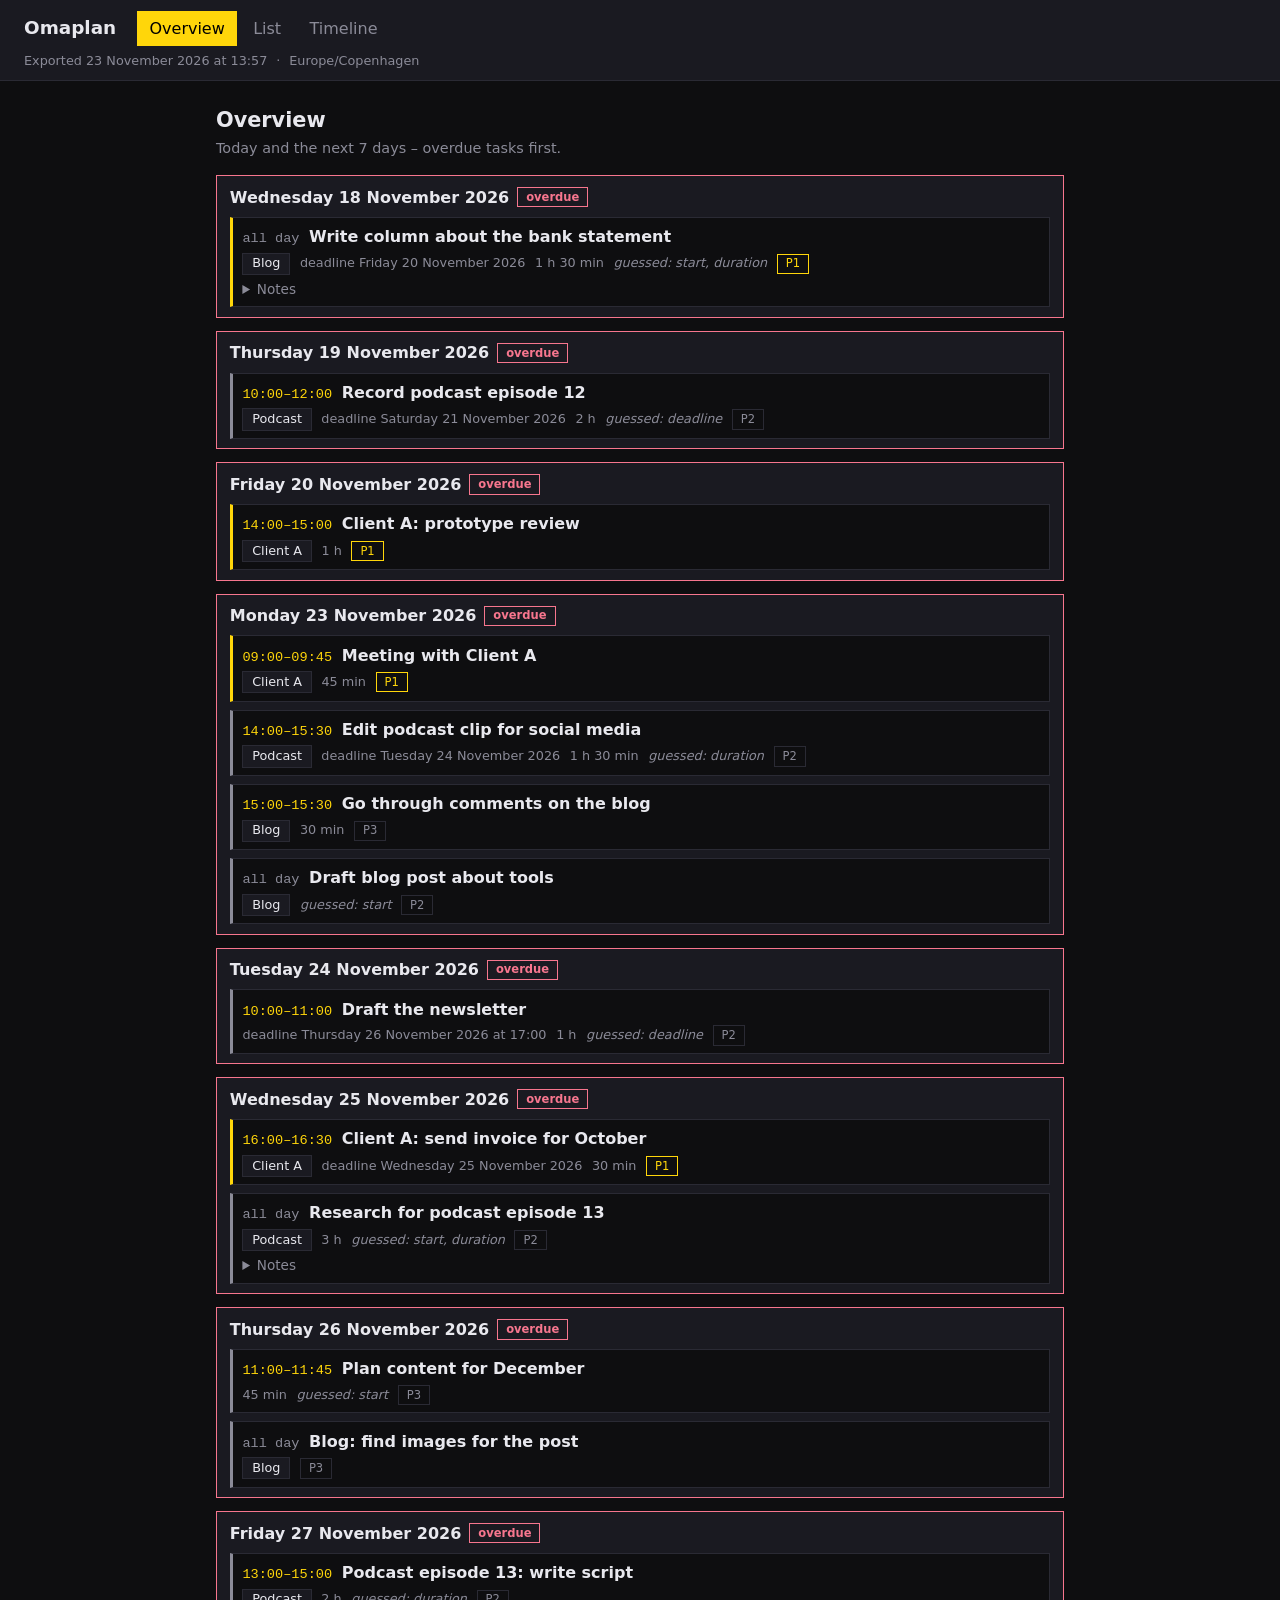
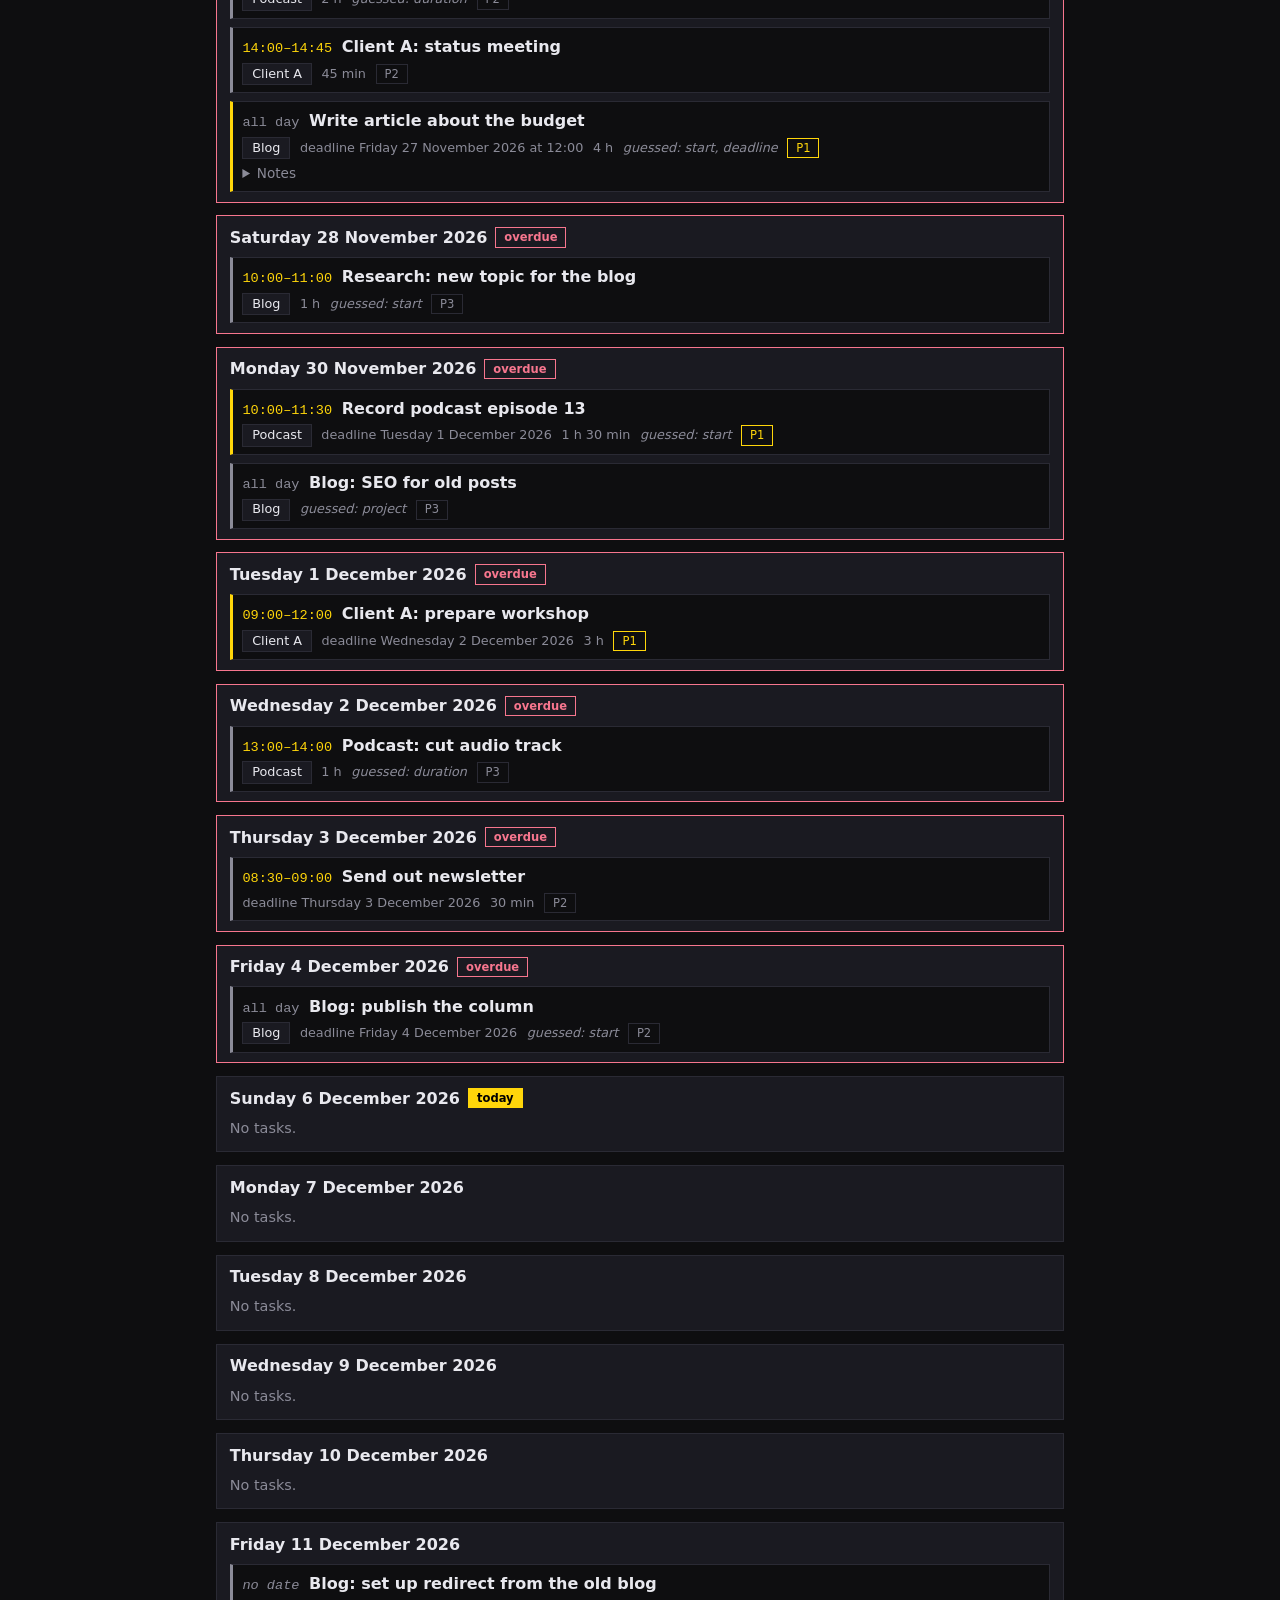
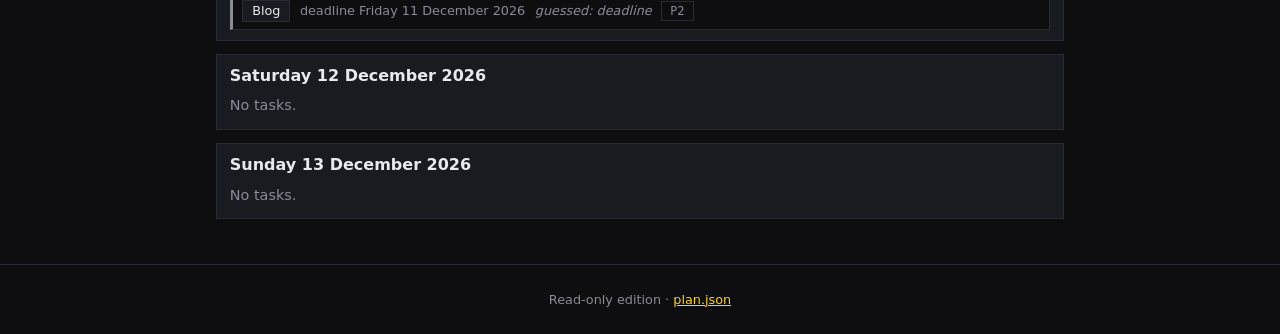
==== commit 3d70180d: "Web page: overdue and deadline-only tasks follow the rule in task.h The page called a task overdue w" ====
--- a/web/index.da.html
+++ b/web/index.da.html
@@ -332,13 +332,18 @@
       </li>
   </ul>
   </section>
-  <section class="group" data-group="no-date">
-    <h3><span class="group-title">Uden dato</span><span class="count">3 opgaver</span></h3>
+  <section class="group" data-group="date:2026-12-11">
+    <h3><time datetime="2026-12-11">Fredag 11. december 2026</time><span class="count">1 opgave</span></h3>
 <ul class="tasks">
     <li class="task status-todo" data-id="7c9e6a11-3f2b-4d5e-9a8c-1b2d3e4f5026" data-priority="2" data-project="Blog">
         <p class="task-row"><span class="time time-none">ingen dato</span><span class="task-title">Blog: set up redirect from the old blog</span></p>
         <p class="task-meta"><span class="project-tag">Blog</span><span class="deadline">frist fredag 11. december 2026</span><span class="guessed">gæt: frist</span><span class="badge badge-p2">P2</span></p>
       </li>
+  </ul>
+  </section>
+  <section class="group" data-group="no-date">
+    <h3><span class="group-title">Uden dato</span><span class="count">2 opgaver</span></h3>
+<ul class="tasks">
     <li class="task status-todo" data-id="7c9e6a11-3f2b-4d5e-9a8c-1b2d3e4f5027" data-priority="3" data-project="Client A">
         <p class="task-row"><span class="time time-none">ingen dato</span><span class="task-title">Client A: archive old project files</span></p>
         <p class="task-meta"><span class="project-tag">Client A</span><span class="badge badge-p3">P3</span></p>
--- a/web/style.css
+++ b/web/style.css
@@ -13,7 +13,7 @@
   --accent-fg: #000000;
   --danger: #f7768e;
   --ok: #9ece6a;
-  --radius: 8px;
+  --radius: 0px; /* sharp, like Omarchy's default windows (decoration:rounding = 0) */
 }
 
 * {
@@ -241,7 +241,7 @@
 .project-tag {
   background: var(--bg-raised);
   border: 1px solid var(--border);
-  border-radius: 999px;
+  border-radius: min(3px, var(--radius));
   padding: 0.05rem 0.55rem;
   color: var(--fg);
 }
@@ -251,7 +251,7 @@
 }
 
 .badge {
-  border-radius: 999px;
+  border-radius: min(3px, var(--radius));
   padding: 0.05rem 0.5rem;
   font-size: 0.72rem;
   border: 1px solid var(--border);
@@ -382,7 +382,7 @@
   height: 1.4rem;
   background: var(--accent);
   color: var(--accent-fg);
-  border-radius: 4px;
+  border-radius: min(4px, var(--radius));
   overflow: hidden;
   font-size: 0.75rem;
   line-height: 1.4rem;
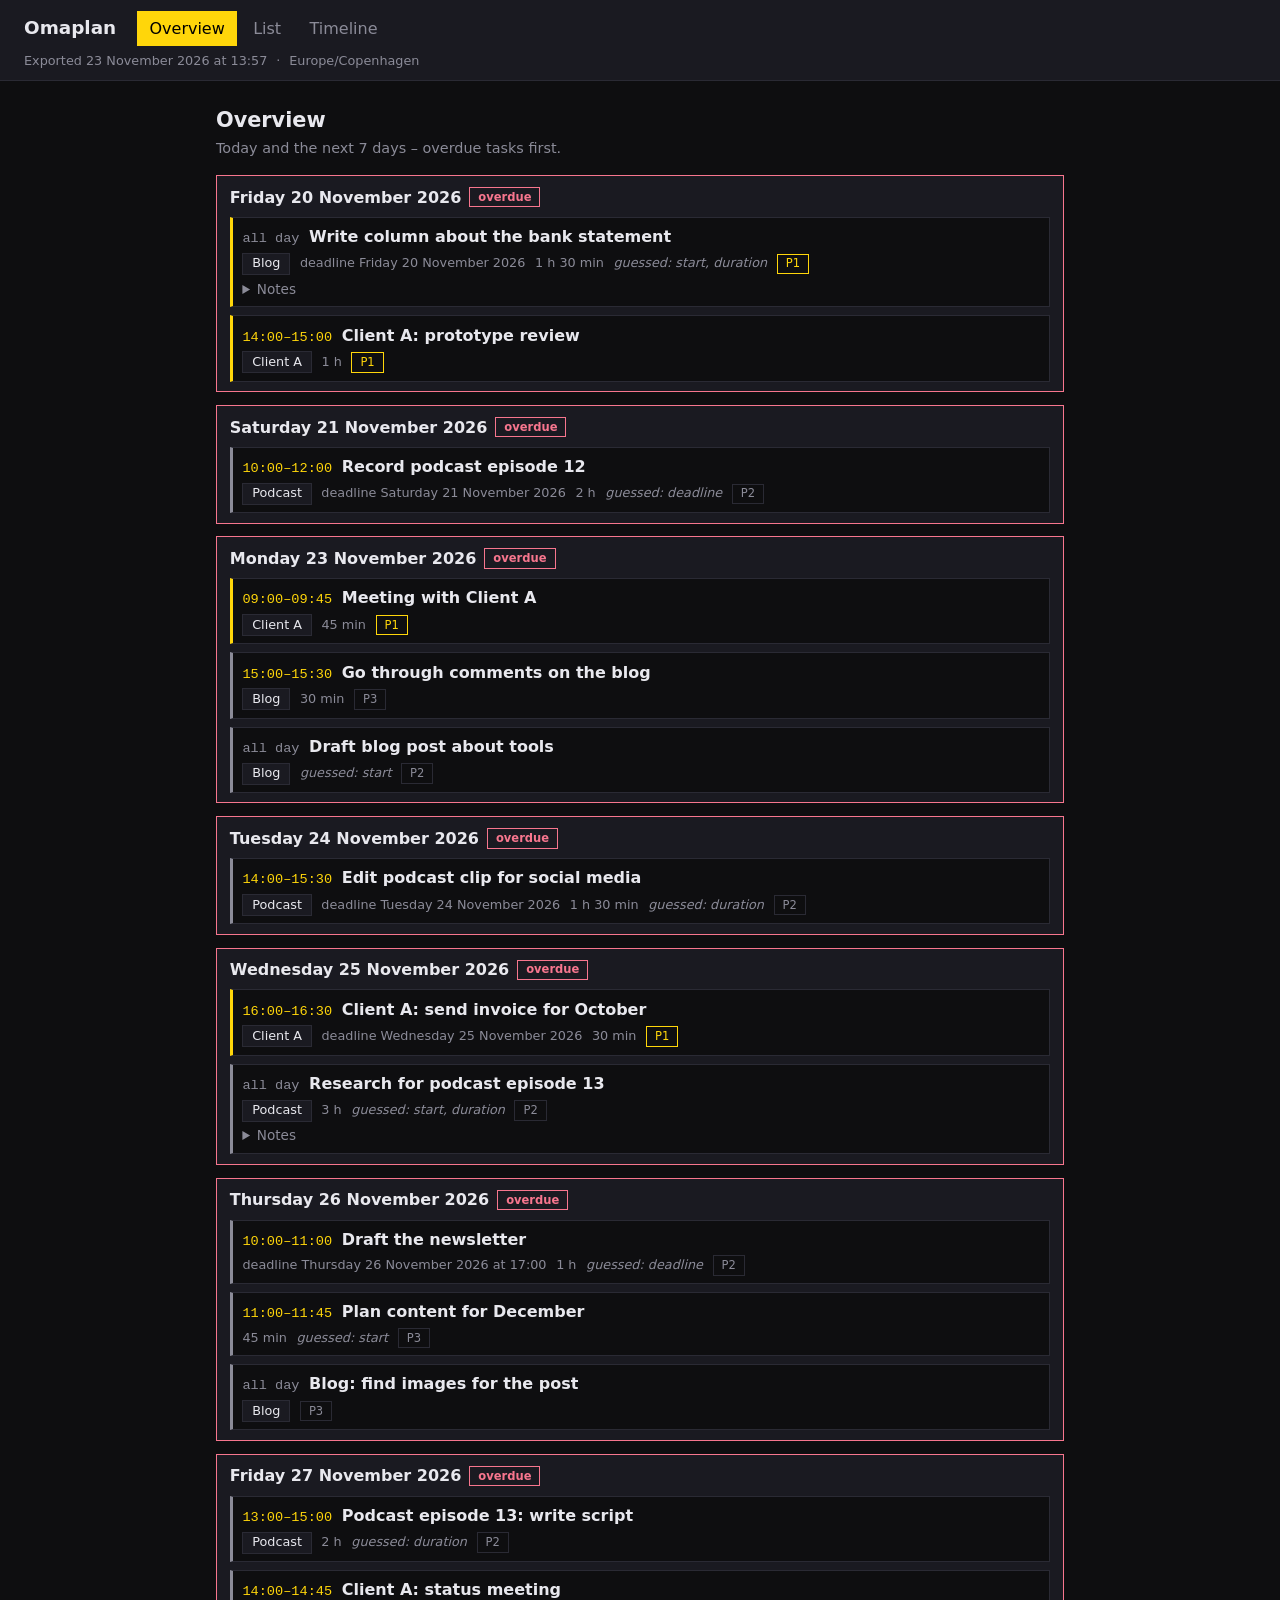
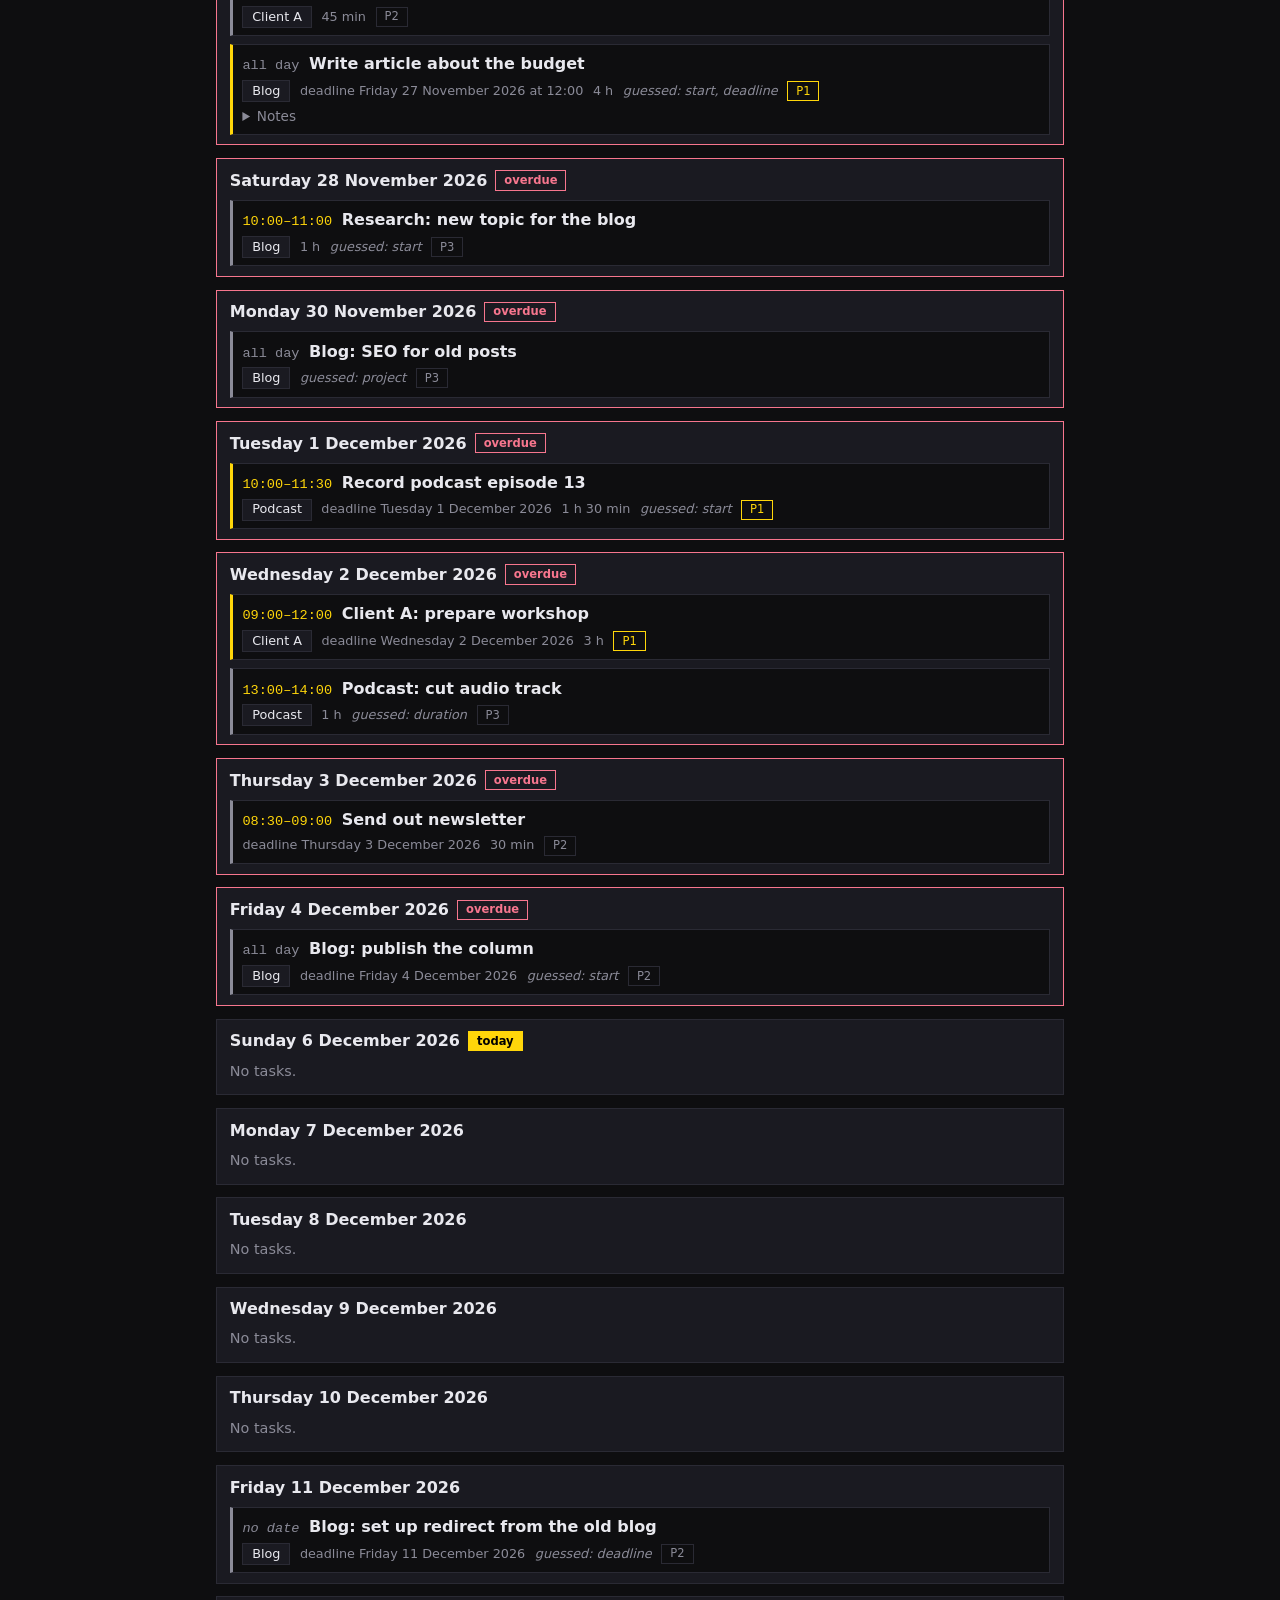
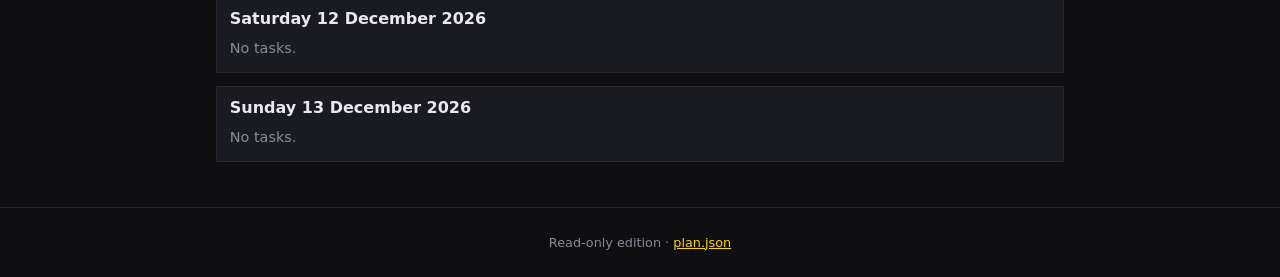
==== commit d7d50fdd: "Web view: overdue tasks under the deadline they missed Grouped by start, a task due before it was to" ====
--- a/web/index.da.html
+++ b/web/index.da.html
@@ -20,31 +20,26 @@
   <section id="overview" class="view" aria-label="Overblik">
     <h2>Overblik</h2>
     <p class="description">I dag og de næste 7 dage – forfaldne opgaver øverst.</p>
-  <section class="day overdue" data-date="2026-11-18">
-    <h3><time datetime="2026-11-18">Onsdag 18. november 2026</time><span class="badge badge-overdue">forfalden</span></h3>
+  <section class="day overdue" data-date="2026-11-20">
+    <h3><time datetime="2026-11-20">Fredag 20. november 2026</time><span class="badge badge-overdue">forfalden</span></h3>
 <ul class="tasks">
     <li class="task status-todo" data-id="7c9e6a11-3f2b-4d5e-9a8c-1b2d3e4f5001" data-priority="1" data-project="Blog">
         <p class="task-row"><span class="time time-all-day">heldag</span><span class="task-title">Write column about the bank statement</span></p>
         <p class="task-meta"><span class="project-tag">Blog</span><span class="deadline">frist fredag 20. november 2026</span><span class="duration">1 t. 30 min</span><span class="guessed">gæt: start, varighed</span><span class="badge badge-p1">P1</span></p>
         <details class="notes"><summary>Noter</summary><p>Background: bank statement from last quarter; compare with the budget.</p></details>
       </li>
-  </ul>
-  </section>
-  <section class="day overdue" data-date="2026-11-19">
-    <h3><time datetime="2026-11-19">Torsdag 19. november 2026</time><span class="badge badge-overdue">forfalden</span></h3>
+    <li class="task status-todo" data-id="7c9e6a11-3f2b-4d5e-9a8c-1b2d3e4f5003" data-priority="1" data-project="Client A">
+        <p class="task-row"><span class="time">14:00–15:00</span><span class="task-title">Client A: prototype review</span></p>
+        <p class="task-meta"><span class="project-tag">Client A</span><span class="duration">1 t.</span><span class="badge badge-p1">P1</span></p>
+      </li>
+  </ul>
+  </section>
+  <section class="day overdue" data-date="2026-11-21">
+    <h3><time datetime="2026-11-21">Lørdag 21. november 2026</time><span class="badge badge-overdue">forfalden</span></h3>
 <ul class="tasks">
     <li class="task status-todo" data-id="7c9e6a11-3f2b-4d5e-9a8c-1b2d3e4f5002" data-priority="2" data-project="Podcast">
         <p class="task-row"><span class="time">10:00–12:00</span><span class="task-title">Record podcast episode 12</span></p>
         <p class="task-meta"><span class="project-tag">Podcast</span><span class="deadline">frist lørdag 21. november 2026</span><span class="duration">2 t.</span><span class="guessed">gæt: frist</span><span class="badge badge-p2">P2</span></p>
-      </li>
-  </ul>
-  </section>
-  <section class="day overdue" data-date="2026-11-20">
-    <h3><time datetime="2026-11-20">Fredag 20. november 2026</time><span class="badge badge-overdue">forfalden</span></h3>
-<ul class="tasks">
-    <li class="task status-todo" data-id="7c9e6a11-3f2b-4d5e-9a8c-1b2d3e4f5003" data-priority="1" data-project="Client A">
-        <p class="task-row"><span class="time">14:00–15:00</span><span class="task-title">Client A: prototype review</span></p>
-        <p class="task-meta"><span class="project-tag">Client A</span><span class="duration">1 t.</span><span class="badge badge-p1">P1</span></p>
       </li>
   </ul>
   </section>
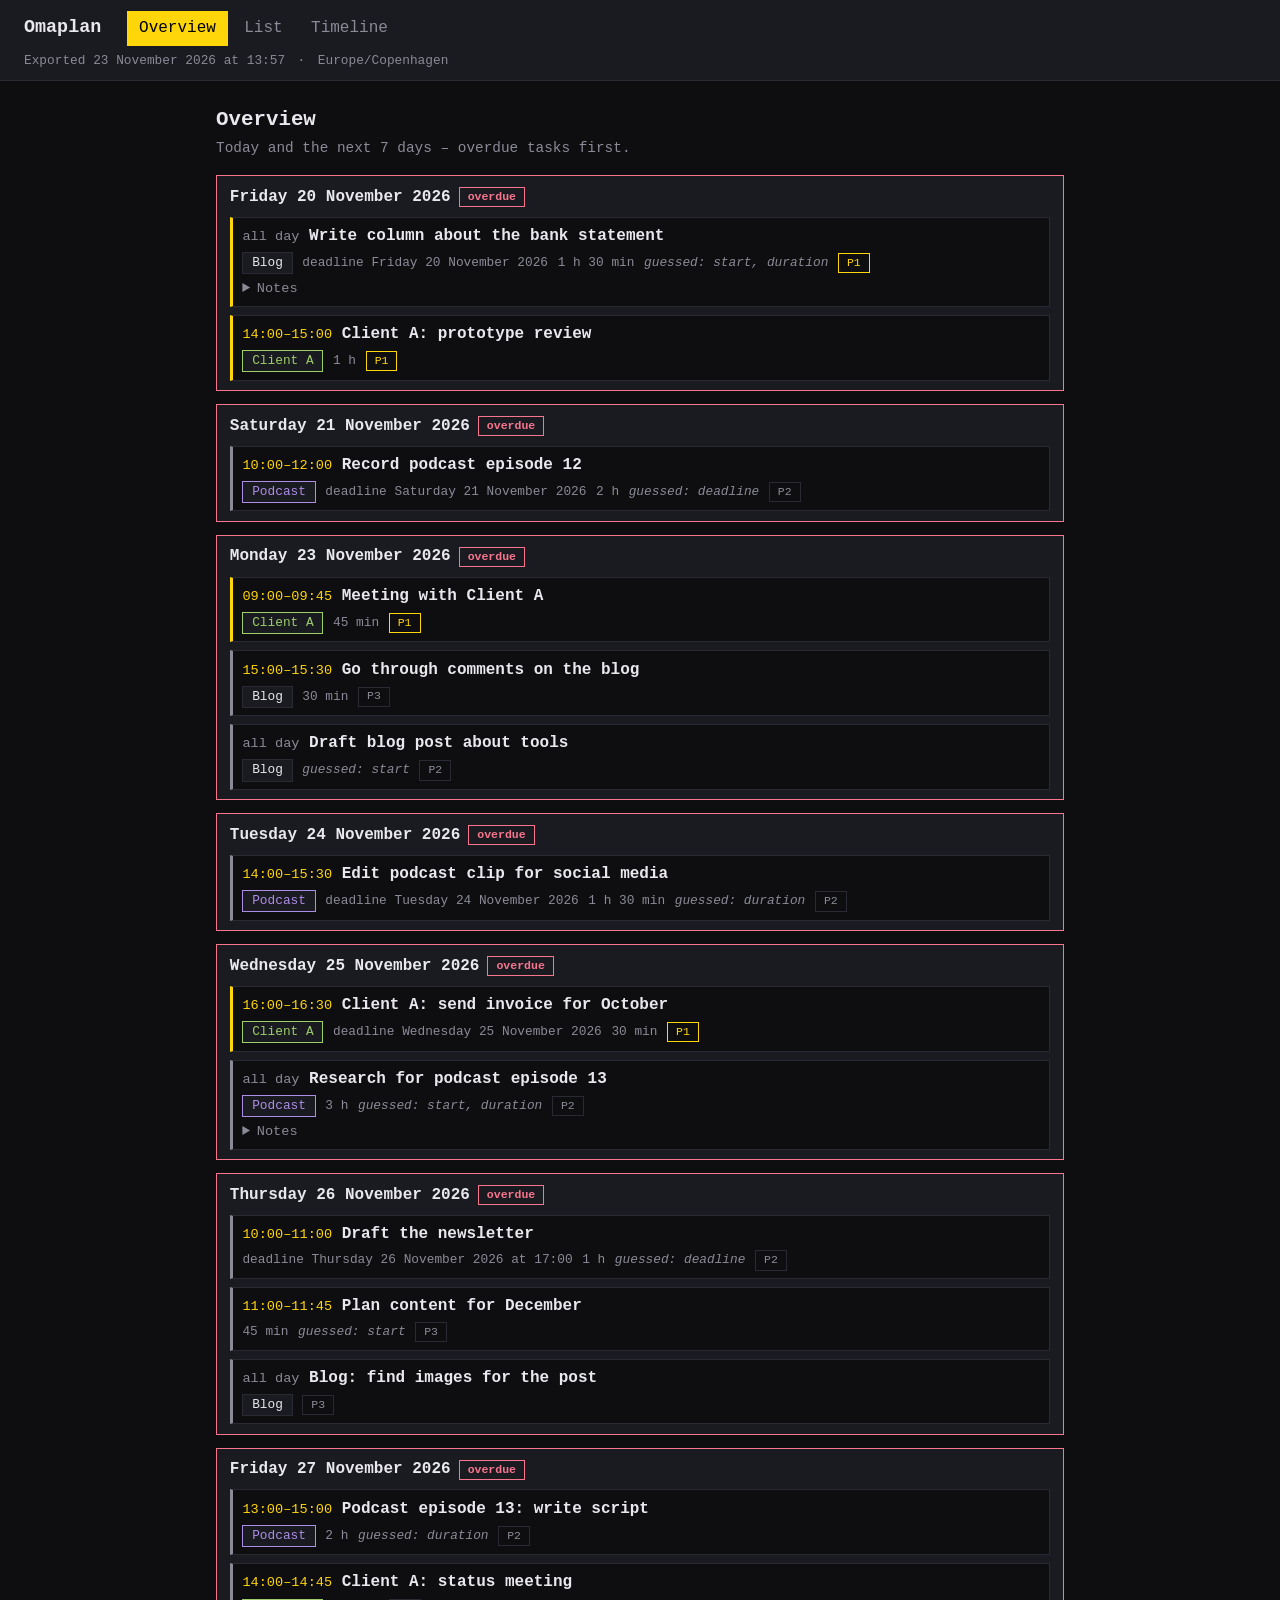
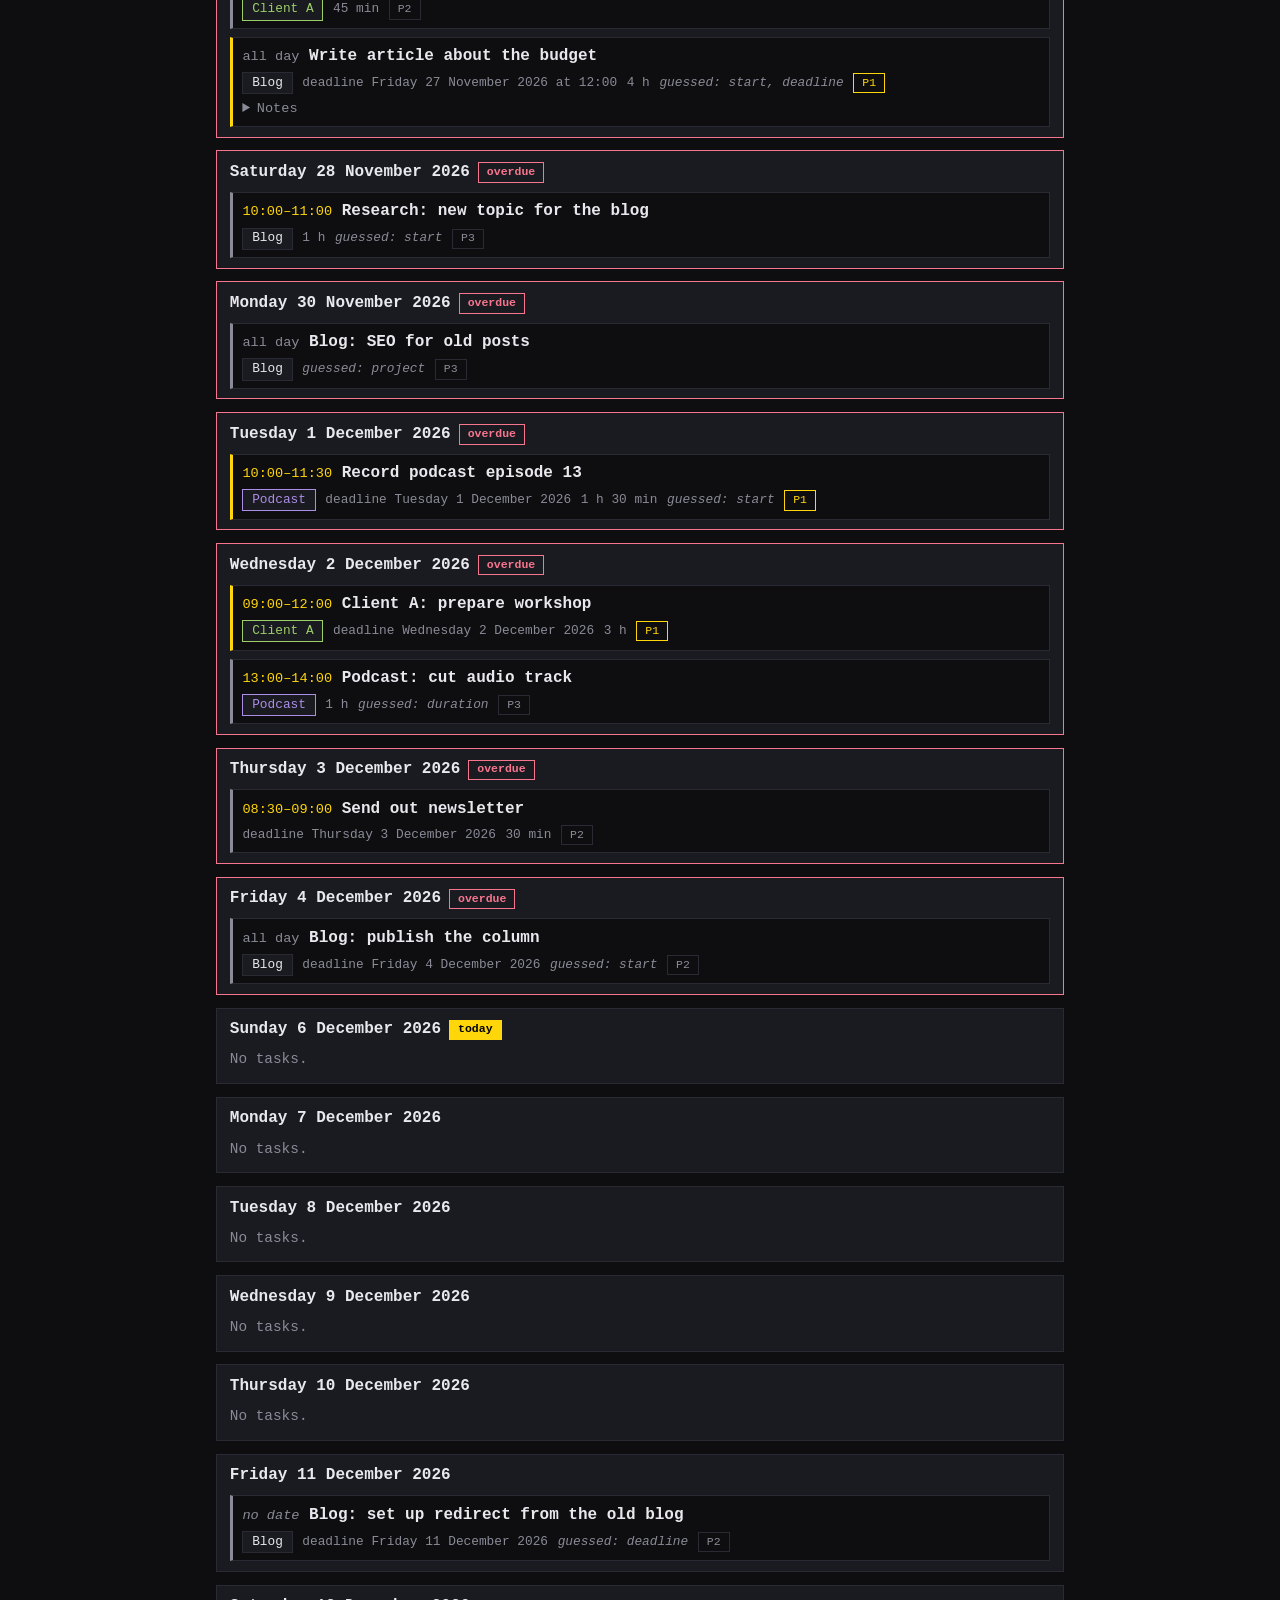
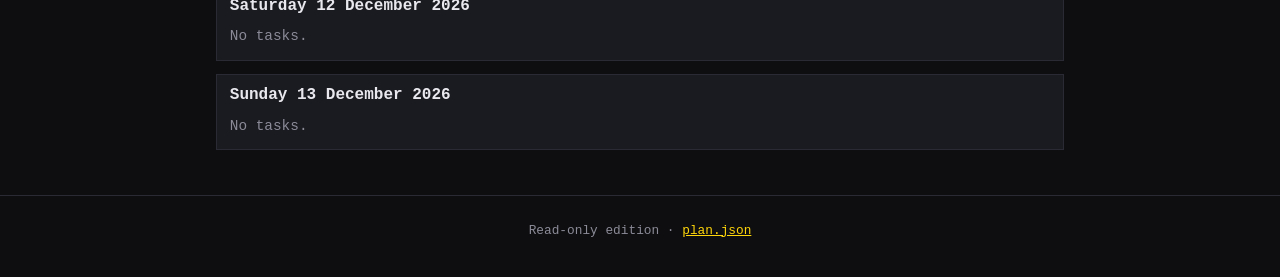
==== commit 4eb948f4: "Dates per language, project colours from the palette, and the 12-hour clock DateConvention (dateword" ====
--- a/web/index.da.html
+++ b/web/index.da.html
@@ -28,7 +28,7 @@
         <p class="task-meta"><span class="project-tag">Blog</span><span class="deadline">frist fredag 20. november 2026</span><span class="duration">1 t. 30 min</span><span class="guessed">gæt: start, varighed</span><span class="badge badge-p1">P1</span></p>
         <details class="notes"><summary>Noter</summary><p>Background: bank statement from last quarter; compare with the budget.</p></details>
       </li>
-    <li class="task status-todo" data-id="7c9e6a11-3f2b-4d5e-9a8c-1b2d3e4f5003" data-priority="1" data-project="Client A">
+    <li class="task status-todo" data-id="7c9e6a11-3f2b-4d5e-9a8c-1b2d3e4f5003" data-priority="1" data-project="Client A" data-color="green">
         <p class="task-row"><span class="time">14:00–15:00</span><span class="task-title">Client A: prototype review</span></p>
         <p class="task-meta"><span class="project-tag">Client A</span><span class="duration">1 t.</span><span class="badge badge-p1">P1</span></p>
       </li>
@@ -37,7 +37,7 @@
   <section class="day overdue" data-date="2026-11-21">
     <h3><time datetime="2026-11-21">Lørdag 21. november 2026</time><span class="badge badge-overdue">forfalden</span></h3>
 <ul class="tasks">
-    <li class="task status-todo" data-id="7c9e6a11-3f2b-4d5e-9a8c-1b2d3e4f5002" data-priority="2" data-project="Podcast">
+    <li class="task status-todo" data-id="7c9e6a11-3f2b-4d5e-9a8c-1b2d3e4f5002" data-priority="2" data-project="Podcast" data-color="magenta">
         <p class="task-row"><span class="time">10:00–12:00</span><span class="task-title">Record podcast episode 12</span></p>
         <p class="task-meta"><span class="project-tag">Podcast</span><span class="deadline">frist lørdag 21. november 2026</span><span class="duration">2 t.</span><span class="guessed">gæt: frist</span><span class="badge badge-p2">P2</span></p>
       </li>
@@ -46,11 +46,11 @@
   <section class="day today" data-date="2026-11-23">
     <h3><time datetime="2026-11-23">Mandag 23. november 2026</time><span class="badge badge-today">i dag</span></h3>
 <ul class="tasks">
-    <li class="task status-todo" data-id="7c9e6a11-3f2b-4d5e-9a8c-1b2d3e4f5005" data-priority="1" data-project="Client A">
+    <li class="task status-todo" data-id="7c9e6a11-3f2b-4d5e-9a8c-1b2d3e4f5005" data-priority="1" data-project="Client A" data-color="green">
         <p class="task-row"><span class="time">09:00–09:45</span><span class="task-title">Meeting with Client A</span></p>
         <p class="task-meta"><span class="project-tag">Client A</span><span class="duration">45 min</span><span class="badge badge-p1">P1</span></p>
       </li>
-    <li class="task status-todo" data-id="7c9e6a11-3f2b-4d5e-9a8c-1b2d3e4f5006" data-priority="2" data-project="Podcast">
+    <li class="task status-todo" data-id="7c9e6a11-3f2b-4d5e-9a8c-1b2d3e4f5006" data-priority="2" data-project="Podcast" data-color="magenta">
         <p class="task-row"><span class="time">14:00–15:30</span><span class="task-title">Edit podcast clip for social media</span></p>
         <p class="task-meta"><span class="project-tag">Podcast</span><span class="deadline">frist tirsdag 24. november 2026</span><span class="duration">1 t. 30 min</span><span class="guessed">gæt: varighed</span><span class="badge badge-p2">P2</span></p>
       </li>
@@ -76,11 +76,11 @@
   <section class="day" data-date="2026-11-25">
     <h3><time datetime="2026-11-25">Onsdag 25. november 2026</time></h3>
 <ul class="tasks">
-    <li class="task status-todo" data-id="7c9e6a11-3f2b-4d5e-9a8c-1b2d3e4f5010" data-priority="1" data-project="Client A">
+    <li class="task status-todo" data-id="7c9e6a11-3f2b-4d5e-9a8c-1b2d3e4f5010" data-priority="1" data-project="Client A" data-color="green">
         <p class="task-row"><span class="time">16:00–16:30</span><span class="task-title">Client A: send invoice for October</span></p>
         <p class="task-meta"><span class="project-tag">Client A</span><span class="deadline">frist onsdag 25. november 2026</span><span class="duration">30 min</span><span class="badge badge-p1">P1</span></p>
       </li>
-    <li class="task status-todo" data-id="7c9e6a11-3f2b-4d5e-9a8c-1b2d3e4f5009" data-priority="2" data-project="Podcast">
+    <li class="task status-todo" data-id="7c9e6a11-3f2b-4d5e-9a8c-1b2d3e4f5009" data-priority="2" data-project="Podcast" data-color="magenta">
         <p class="task-row"><span class="time time-all-day">heldag</span><span class="task-title">Research for podcast episode 13</span></p>
         <p class="task-meta"><span class="project-tag">Podcast</span><span class="duration">3 t.</span><span class="guessed">gæt: start, varighed</span><span class="badge badge-p2">P2</span></p>
         <details class="notes"><summary>Noter</summary><p>Three sources on the topic; send the list to the co-host.</p></details>
@@ -103,11 +103,11 @@
   <section class="day" data-date="2026-11-27">
     <h3><time datetime="2026-11-27">Fredag 27. november 2026</time></h3>
 <ul class="tasks">
-    <li class="task status-todo" data-id="7c9e6a11-3f2b-4d5e-9a8c-1b2d3e4f5016" data-priority="2" data-project="Podcast">
+    <li class="task status-todo" data-id="7c9e6a11-3f2b-4d5e-9a8c-1b2d3e4f5016" data-priority="2" data-project="Podcast" data-color="magenta">
         <p class="task-row"><span class="time">13:00–15:00</span><span class="task-title">Podcast episode 13: write script</span></p>
         <p class="task-meta"><span class="project-tag">Podcast</span><span class="duration">2 t.</span><span class="guessed">gæt: varighed</span><span class="badge badge-p2">P2</span></p>
       </li>
-    <li class="task status-todo" data-id="7c9e6a11-3f2b-4d5e-9a8c-1b2d3e4f5017" data-priority="2" data-project="Client A">
+    <li class="task status-todo" data-id="7c9e6a11-3f2b-4d5e-9a8c-1b2d3e4f5017" data-priority="2" data-project="Client A" data-color="green">
         <p class="task-row"><span class="time">14:00–14:45</span><span class="task-title">Client A: status meeting</span></p>
         <p class="task-meta"><span class="project-tag">Client A</span><span class="duration">45 min</span><span class="badge badge-p2">P2</span></p>
       </li>
@@ -134,7 +134,7 @@
   <section class="day" data-date="2026-11-30">
     <h3><time datetime="2026-11-30">Mandag 30. november 2026</time></h3>
 <ul class="tasks">
-    <li class="task status-todo" data-id="7c9e6a11-3f2b-4d5e-9a8c-1b2d3e4f5018" data-priority="1" data-project="Podcast">
+    <li class="task status-todo" data-id="7c9e6a11-3f2b-4d5e-9a8c-1b2d3e4f5018" data-priority="1" data-project="Podcast" data-color="magenta">
         <p class="task-row"><span class="time">10:00–11:30</span><span class="task-title">Record podcast episode 13</span></p>
         <p class="task-meta"><span class="project-tag">Podcast</span><span class="deadline">frist tirsdag 1. december 2026</span><span class="duration">1 t. 30 min</span><span class="guessed">gæt: start</span><span class="badge badge-p1">P1</span></p>
       </li>
@@ -161,7 +161,7 @@
   <section class="group" data-group="date:2026-11-19">
     <h3><time datetime="2026-11-19">Torsdag 19. november 2026</time><span class="count">1 opgave</span></h3>
 <ul class="tasks">
-    <li class="task status-todo" data-id="7c9e6a11-3f2b-4d5e-9a8c-1b2d3e4f5002" data-priority="2" data-project="Podcast">
+    <li class="task status-todo" data-id="7c9e6a11-3f2b-4d5e-9a8c-1b2d3e4f5002" data-priority="2" data-project="Podcast" data-color="magenta">
         <p class="task-row"><span class="time">10:00–12:00</span><span class="task-title">Record podcast episode 12</span></p>
         <p class="task-meta"><span class="project-tag">Podcast</span><span class="deadline">frist lørdag 21. november 2026</span><span class="duration">2 t.</span><span class="guessed">gæt: frist</span><span class="badge badge-p2">P2</span></p>
       </li>
@@ -170,7 +170,7 @@
   <section class="group" data-group="date:2026-11-20">
     <h3><time datetime="2026-11-20">Fredag 20. november 2026</time><span class="count">1 opgave</span></h3>
 <ul class="tasks">
-    <li class="task status-todo" data-id="7c9e6a11-3f2b-4d5e-9a8c-1b2d3e4f5003" data-priority="1" data-project="Client A">
+    <li class="task status-todo" data-id="7c9e6a11-3f2b-4d5e-9a8c-1b2d3e4f5003" data-priority="1" data-project="Client A" data-color="green">
         <p class="task-row"><span class="time">14:00–15:00</span><span class="task-title">Client A: prototype review</span></p>
         <p class="task-meta"><span class="project-tag">Client A</span><span class="duration">1 t.</span><span class="badge badge-p1">P1</span></p>
       </li>
@@ -179,7 +179,7 @@
   <section class="group" data-group="date:2026-11-21">
     <h3><time datetime="2026-11-21">Lørdag 21. november 2026</time><span class="count">1 opgave</span></h3>
 <ul class="tasks">
-    <li class="task status-done" data-id="7c9e6a11-3f2b-4d5e-9a8c-1b2d3e4f5013" data-priority="3" data-project="Podcast">
+    <li class="task status-done" data-id="7c9e6a11-3f2b-4d5e-9a8c-1b2d3e4f5013" data-priority="3" data-project="Podcast" data-color="magenta">
         <p class="task-row"><span class="time">09:00–09:30</span><span class="task-title">Podcast: cut intro music</span></p>
         <p class="task-meta"><span class="project-tag">Podcast</span><span class="duration">30 min</span><span class="badge badge-p3">P3</span><span class="badge badge-done">færdig</span></p>
       </li>
@@ -188,7 +188,7 @@
   <section class="group" data-group="date:2026-11-22">
     <h3><time datetime="2026-11-22">Søndag 22. november 2026</time><span class="count">1 opgave</span></h3>
 <ul class="tasks">
-    <li class="task status-done" data-id="7c9e6a11-3f2b-4d5e-9a8c-1b2d3e4f5014" data-priority="2" data-project="Client A">
+    <li class="task status-done" data-id="7c9e6a11-3f2b-4d5e-9a8c-1b2d3e4f5014" data-priority="2" data-project="Client A" data-color="green">
         <p class="task-row"><span class="time time-all-day">heldag</span><span class="task-title">Client A: follow up on quote</span></p>
         <p class="task-meta"><span class="project-tag">Client A</span><span class="guessed">gæt: projekt</span><span class="badge badge-p2">P2</span><span class="badge badge-done">færdig</span></p>
       </li>
@@ -197,11 +197,11 @@
   <section class="group" data-group="date:2026-11-23">
     <h3><time datetime="2026-11-23">Mandag 23. november 2026</time><span class="count">4 opgaver</span></h3>
 <ul class="tasks">
-    <li class="task status-todo" data-id="7c9e6a11-3f2b-4d5e-9a8c-1b2d3e4f5005" data-priority="1" data-project="Client A">
+    <li class="task status-todo" data-id="7c9e6a11-3f2b-4d5e-9a8c-1b2d3e4f5005" data-priority="1" data-project="Client A" data-color="green">
         <p class="task-row"><span class="time">09:00–09:45</span><span class="task-title">Meeting with Client A</span></p>
         <p class="task-meta"><span class="project-tag">Client A</span><span class="duration">45 min</span><span class="badge badge-p1">P1</span></p>
       </li>
-    <li class="task status-todo" data-id="7c9e6a11-3f2b-4d5e-9a8c-1b2d3e4f5006" data-priority="2" data-project="Podcast">
+    <li class="task status-todo" data-id="7c9e6a11-3f2b-4d5e-9a8c-1b2d3e4f5006" data-priority="2" data-project="Podcast" data-color="magenta">
         <p class="task-row"><span class="time">14:00–15:30</span><span class="task-title">Edit podcast clip for social media</span></p>
         <p class="task-meta"><span class="project-tag">Podcast</span><span class="deadline">frist tirsdag 24. november 2026</span><span class="duration">1 t. 30 min</span><span class="guessed">gæt: varighed</span><span class="badge badge-p2">P2</span></p>
       </li>
@@ -227,11 +227,11 @@
   <section class="group" data-group="date:2026-11-25">
     <h3><time datetime="2026-11-25">Onsdag 25. november 2026</time><span class="count">2 opgaver</span></h3>
 <ul class="tasks">
-    <li class="task status-todo" data-id="7c9e6a11-3f2b-4d5e-9a8c-1b2d3e4f5010" data-priority="1" data-project="Client A">
+    <li class="task status-todo" data-id="7c9e6a11-3f2b-4d5e-9a8c-1b2d3e4f5010" data-priority="1" data-project="Client A" data-color="green">
         <p class="task-row"><span class="time">16:00–16:30</span><span class="task-title">Client A: send invoice for October</span></p>
         <p class="task-meta"><span class="project-tag">Client A</span><span class="deadline">frist onsdag 25. november 2026</span><span class="duration">30 min</span><span class="badge badge-p1">P1</span></p>
       </li>
-    <li class="task status-todo" data-id="7c9e6a11-3f2b-4d5e-9a8c-1b2d3e4f5009" data-priority="2" data-project="Podcast">
+    <li class="task status-todo" data-id="7c9e6a11-3f2b-4d5e-9a8c-1b2d3e4f5009" data-priority="2" data-project="Podcast" data-color="magenta">
         <p class="task-row"><span class="time time-all-day">heldag</span><span class="task-title">Research for podcast episode 13</span></p>
         <p class="task-meta"><span class="project-tag">Podcast</span><span class="duration">3 t.</span><span class="guessed">gæt: start, varighed</span><span class="badge badge-p2">P2</span></p>
         <details class="notes"><summary>Noter</summary><p>Three sources on the topic; send the list to the co-host.</p></details>
@@ -254,11 +254,11 @@
   <section class="group" data-group="date:2026-11-27">
     <h3><time datetime="2026-11-27">Fredag 27. november 2026</time><span class="count">3 opgaver</span></h3>
 <ul class="tasks">
-    <li class="task status-todo" data-id="7c9e6a11-3f2b-4d5e-9a8c-1b2d3e4f5016" data-priority="2" data-project="Podcast">
+    <li class="task status-todo" data-id="7c9e6a11-3f2b-4d5e-9a8c-1b2d3e4f5016" data-priority="2" data-project="Podcast" data-color="magenta">
         <p class="task-row"><span class="time">13:00–15:00</span><span class="task-title">Podcast episode 13: write script</span></p>
         <p class="task-meta"><span class="project-tag">Podcast</span><span class="duration">2 t.</span><span class="guessed">gæt: varighed</span><span class="badge badge-p2">P2</span></p>
       </li>
-    <li class="task status-todo" data-id="7c9e6a11-3f2b-4d5e-9a8c-1b2d3e4f5017" data-priority="2" data-project="Client A">
+    <li class="task status-todo" data-id="7c9e6a11-3f2b-4d5e-9a8c-1b2d3e4f5017" data-priority="2" data-project="Client A" data-color="green">
         <p class="task-row"><span class="time">14:00–14:45</span><span class="task-title">Client A: status meeting</span></p>
         <p class="task-meta"><span class="project-tag">Client A</span><span class="duration">45 min</span><span class="badge badge-p2">P2</span></p>
       </li>
@@ -281,7 +281,7 @@
   <section class="group" data-group="date:2026-11-30">
     <h3><time datetime="2026-11-30">Mandag 30. november 2026</time><span class="count">2 opgaver</span></h3>
 <ul class="tasks">
-    <li class="task status-todo" data-id="7c9e6a11-3f2b-4d5e-9a8c-1b2d3e4f5018" data-priority="1" data-project="Podcast">
+    <li class="task status-todo" data-id="7c9e6a11-3f2b-4d5e-9a8c-1b2d3e4f5018" data-priority="1" data-project="Podcast" data-color="magenta">
         <p class="task-row"><span class="time">10:00–11:30</span><span class="task-title">Record podcast episode 13</span></p>
         <p class="task-meta"><span class="project-tag">Podcast</span><span class="deadline">frist tirsdag 1. december 2026</span><span class="duration">1 t. 30 min</span><span class="guessed">gæt: start</span><span class="badge badge-p1">P1</span></p>
       </li>
@@ -294,7 +294,7 @@
   <section class="group" data-group="date:2026-12-01">
     <h3><time datetime="2026-12-01">Tirsdag 1. december 2026</time><span class="count">1 opgave</span></h3>
 <ul class="tasks">
-    <li class="task status-todo" data-id="7c9e6a11-3f2b-4d5e-9a8c-1b2d3e4f5020" data-priority="1" data-project="Client A">
+    <li class="task status-todo" data-id="7c9e6a11-3f2b-4d5e-9a8c-1b2d3e4f5020" data-priority="1" data-project="Client A" data-color="green">
         <p class="task-row"><span class="time">09:00–12:00</span><span class="task-title">Client A: prepare workshop</span></p>
         <p class="task-meta"><span class="project-tag">Client A</span><span class="deadline">frist onsdag 2. december 2026</span><span class="duration">3 t.</span><span class="badge badge-p1">P1</span></p>
       </li>
@@ -303,7 +303,7 @@
   <section class="group" data-group="date:2026-12-02">
     <h3><time datetime="2026-12-02">Onsdag 2. december 2026</time><span class="count">1 opgave</span></h3>
 <ul class="tasks">
-    <li class="task status-todo" data-id="7c9e6a11-3f2b-4d5e-9a8c-1b2d3e4f5021" data-priority="3" data-project="Podcast">
+    <li class="task status-todo" data-id="7c9e6a11-3f2b-4d5e-9a8c-1b2d3e4f5021" data-priority="3" data-project="Podcast" data-color="magenta">
         <p class="task-row"><span class="time">13:00–14:00</span><span class="task-title">Podcast: cut audio track</span></p>
         <p class="task-meta"><span class="project-tag">Podcast</span><span class="duration">1 t.</span><span class="guessed">gæt: varighed</span><span class="badge badge-p3">P3</span></p>
       </li>
@@ -339,7 +339,7 @@
   <section class="group" data-group="no-date">
     <h3><span class="group-title">Uden dato</span><span class="count">2 opgaver</span></h3>
 <ul class="tasks">
-    <li class="task status-todo" data-id="7c9e6a11-3f2b-4d5e-9a8c-1b2d3e4f5027" data-priority="3" data-project="Client A">
+    <li class="task status-todo" data-id="7c9e6a11-3f2b-4d5e-9a8c-1b2d3e4f5027" data-priority="3" data-project="Client A" data-color="green">
         <p class="task-row"><span class="time time-none">ingen dato</span><span class="task-title">Client A: archive old project files</span></p>
         <p class="task-meta"><span class="project-tag">Client A</span><span class="badge badge-p3">P3</span></p>
       </li>
@@ -400,31 +400,31 @@
   <section class="group" data-group="project:Client A">
     <h3><span class="group-title">Client A</span><span class="count">7 opgaver</span></h3>
 <ul class="tasks">
-    <li class="task status-todo" data-id="7c9e6a11-3f2b-4d5e-9a8c-1b2d3e4f5003" data-priority="1" data-project="Client A">
+    <li class="task status-todo" data-id="7c9e6a11-3f2b-4d5e-9a8c-1b2d3e4f5003" data-priority="1" data-project="Client A" data-color="green">
         <p class="task-row"><span class="time">14:00–15:00</span><span class="task-title">Client A: prototype review</span></p>
         <p class="task-meta"><span class="project-tag">Client A</span><span class="duration">1 t.</span><span class="badge badge-p1">P1</span></p>
       </li>
-    <li class="task status-done" data-id="7c9e6a11-3f2b-4d5e-9a8c-1b2d3e4f5014" data-priority="2" data-project="Client A">
+    <li class="task status-done" data-id="7c9e6a11-3f2b-4d5e-9a8c-1b2d3e4f5014" data-priority="2" data-project="Client A" data-color="green">
         <p class="task-row"><span class="time time-all-day">heldag</span><span class="task-title">Client A: follow up on quote</span></p>
         <p class="task-meta"><span class="project-tag">Client A</span><span class="guessed">gæt: projekt</span><span class="badge badge-p2">P2</span><span class="badge badge-done">færdig</span></p>
       </li>
-    <li class="task status-todo" data-id="7c9e6a11-3f2b-4d5e-9a8c-1b2d3e4f5005" data-priority="1" data-project="Client A">
+    <li class="task status-todo" data-id="7c9e6a11-3f2b-4d5e-9a8c-1b2d3e4f5005" data-priority="1" data-project="Client A" data-color="green">
         <p class="task-row"><span class="time">09:00–09:45</span><span class="task-title">Meeting with Client A</span></p>
         <p class="task-meta"><span class="project-tag">Client A</span><span class="duration">45 min</span><span class="badge badge-p1">P1</span></p>
       </li>
-    <li class="task status-todo" data-id="7c9e6a11-3f2b-4d5e-9a8c-1b2d3e4f5010" data-priority="1" data-project="Client A">
+    <li class="task status-todo" data-id="7c9e6a11-3f2b-4d5e-9a8c-1b2d3e4f5010" data-priority="1" data-project="Client A" data-color="green">
         <p class="task-row"><span class="time">16:00–16:30</span><span class="task-title">Client A: send invoice for October</span></p>
         <p class="task-meta"><span class="project-tag">Client A</span><span class="deadline">frist onsdag 25. november 2026</span><span class="duration">30 min</span><span class="badge badge-p1">P1</span></p>
       </li>
-    <li class="task status-todo" data-id="7c9e6a11-3f2b-4d5e-9a8c-1b2d3e4f5017" data-priority="2" data-project="Client A">
+    <li class="task status-todo" data-id="7c9e6a11-3f2b-4d5e-9a8c-1b2d3e4f5017" data-priority="2" data-project="Client A" data-color="green">
         <p class="task-row"><span class="time">14:00–14:45</span><span class="task-title">Client A: status meeting</span></p>
         <p class="task-meta"><span class="project-tag">Client A</span><span class="duration">45 min</span><span class="badge badge-p2">P2</span></p>
       </li>
-    <li class="task status-todo" data-id="7c9e6a11-3f2b-4d5e-9a8c-1b2d3e4f5020" data-priority="1" data-project="Client A">
+    <li class="task status-todo" data-id="7c9e6a11-3f2b-4d5e-9a8c-1b2d3e4f5020" data-priority="1" data-project="Client A" data-color="green">
         <p class="task-row"><span class="time">09:00–12:00</span><span class="task-title">Client A: prepare workshop</span></p>
         <p class="task-meta"><span class="project-tag">Client A</span><span class="deadline">frist onsdag 2. december 2026</span><span class="duration">3 t.</span><span class="badge badge-p1">P1</span></p>
       </li>
-    <li class="task status-todo" data-id="7c9e6a11-3f2b-4d5e-9a8c-1b2d3e4f5027" data-priority="3" data-project="Client A">
+    <li class="task status-todo" data-id="7c9e6a11-3f2b-4d5e-9a8c-1b2d3e4f5027" data-priority="3" data-project="Client A" data-color="green">
         <p class="task-row"><span class="time time-none">ingen dato</span><span class="task-title">Client A: archive old project files</span></p>
         <p class="task-meta"><span class="project-tag">Client A</span><span class="badge badge-p3">P3</span></p>
       </li>
@@ -433,32 +433,32 @@
   <section class="group" data-group="project:Podcast">
     <h3><span class="group-title">Podcast</span><span class="count">7 opgaver</span></h3>
 <ul class="tasks">
-    <li class="task status-todo" data-id="7c9e6a11-3f2b-4d5e-9a8c-1b2d3e4f5002" data-priority="2" data-project="Podcast">
+    <li class="task status-todo" data-id="7c9e6a11-3f2b-4d5e-9a8c-1b2d3e4f5002" data-priority="2" data-project="Podcast" data-color="magenta">
         <p class="task-row"><span class="time">10:00–12:00</span><span class="task-title">Record podcast episode 12</span></p>
         <p class="task-meta"><span class="project-tag">Podcast</span><span class="deadline">frist lørdag 21. november 2026</span><span class="duration">2 t.</span><span class="guessed">gæt: frist</span><span class="badge badge-p2">P2</span></p>
       </li>
-    <li class="task status-done" data-id="7c9e6a11-3f2b-4d5e-9a8c-1b2d3e4f5013" data-priority="3" data-project="Podcast">
+    <li class="task status-done" data-id="7c9e6a11-3f2b-4d5e-9a8c-1b2d3e4f5013" data-priority="3" data-project="Podcast" data-color="magenta">
         <p class="task-row"><span class="time">09:00–09:30</span><span class="task-title">Podcast: cut intro music</span></p>
         <p class="task-meta"><span class="project-tag">Podcast</span><span class="duration">30 min</span><span class="badge badge-p3">P3</span><span class="badge badge-done">færdig</span></p>
       </li>
-    <li class="task status-todo" data-id="7c9e6a11-3f2b-4d5e-9a8c-1b2d3e4f5006" data-priority="2" data-project="Podcast">
+    <li class="task status-todo" data-id="7c9e6a11-3f2b-4d5e-9a8c-1b2d3e4f5006" data-priority="2" data-project="Podcast" data-color="magenta">
         <p class="task-row"><span class="time">14:00–15:30</span><span class="task-title">Edit podcast clip for social media</span></p>
         <p class="task-meta"><span class="project-tag">Podcast</span><span class="deadline">frist tirsdag 24. november 2026</span><span class="duration">1 t. 30 min</span><span class="guessed">gæt: varighed</span><span class="badge badge-p2">P2</span></p>
       </li>
-    <li class="task status-todo" data-id="7c9e6a11-3f2b-4d5e-9a8c-1b2d3e4f5009" data-priority="2" data-project="Podcast">
+    <li class="task status-todo" data-id="7c9e6a11-3f2b-4d5e-9a8c-1b2d3e4f5009" data-priority="2" data-project="Podcast" data-color="magenta">
         <p class="task-row"><span class="time time-all-day">heldag</span><span class="task-title">Research for podcast episode 13</span></p>
         <p class="task-meta"><span class="project-tag">Podcast</span><span class="duration">3 t.</span><span class="guessed">gæt: start, varighed</span><span class="badge badge-p2">P2</span></p>
         <details class="notes"><summary>Noter</summary><p>Three sources on the topic; send the list to the co-host.</p></details>
       </li>
-    <li class="task status-todo" data-id="7c9e6a11-3f2b-4d5e-9a8c-1b2d3e4f5016" data-priority="2" data-project="Podcast">
+    <li class="task status-todo" data-id="7c9e6a11-3f2b-4d5e-9a8c-1b2d3e4f5016" data-priority="2" data-project="Podcast" data-color="magenta">
         <p class="task-row"><span class="time">13:00–15:00</span><span class="task-title">Podcast episode 13: write script</span></p>
         <p class="task-meta"><span class="project-tag">Podcast</span><span class="duration">2 t.</span><span class="guessed">gæt: varighed</span><span class="badge badge-p2">P2</span></p>
       </li>
-    <li class="task status-todo" data-id="7c9e6a11-3f2b-4d5e-9a8c-1b2d3e4f5018" data-priority="1" data-project="Podcast">
+    <li class="task status-todo" data-id="7c9e6a11-3f2b-4d5e-9a8c-1b2d3e4f5018" data-priority="1" data-project="Podcast" data-color="magenta">
         <p class="task-row"><span class="time">10:00–11:30</span><span class="task-title">Record podcast episode 13</span></p>
         <p class="task-meta"><span class="project-tag">Podcast</span><span class="deadline">frist tirsdag 1. december 2026</span><span class="duration">1 t. 30 min</span><span class="guessed">gæt: start</span><span class="badge badge-p1">P1</span></p>
       </li>
-    <li class="task status-todo" data-id="7c9e6a11-3f2b-4d5e-9a8c-1b2d3e4f5021" data-priority="3" data-project="Podcast">
+    <li class="task status-todo" data-id="7c9e6a11-3f2b-4d5e-9a8c-1b2d3e4f5021" data-priority="3" data-project="Podcast" data-color="magenta">
         <p class="task-row"><span class="time">13:00–14:00</span><span class="task-title">Podcast: cut audio track</span></p>
         <p class="task-meta"><span class="project-tag">Podcast</span><span class="duration">1 t.</span><span class="guessed">gæt: varighed</span><span class="badge badge-p3">P3</span></p>
       </li>
@@ -505,14 +505,14 @@
     <section class="gantt-day" data-date="2026-11-19">
       <h3 class="gantt-date"><time datetime="2026-11-19">Tor 19/11</time></h3>
       <div class="tracks" style="--tracks:1">
-        <div class="bar" style="--start:10;--length:2;--track:0" data-id="7c9e6a11-3f2b-4d5e-9a8c-1b2d3e4f5002" title="Record podcast episode 12 – Tor 19/11 10:00–12:00"></div>
+        <div class="bar" style="--start:10;--length:2;--track:0" data-id="7c9e6a11-3f2b-4d5e-9a8c-1b2d3e4f5002" data-color="magenta" title="Record podcast episode 12 – Tor 19/11 10:00–12:00"></div>
         <span class="bar-label" style="--start:10;--length:2;--track:0" data-id="7c9e6a11-3f2b-4d5e-9a8c-1b2d3e4f5002" title="Record podcast episode 12 – Tor 19/11 10:00–12:00">Record podcast episode 12</span>
       </div>
     </section>
     <section class="gantt-day" data-date="2026-11-20">
       <h3 class="gantt-date"><time datetime="2026-11-20">Fre 20/11</time></h3>
       <div class="tracks" style="--tracks:1">
-        <div class="bar" style="--start:14;--length:1;--track:0" data-id="7c9e6a11-3f2b-4d5e-9a8c-1b2d3e4f5003" title="Client A: prototype review – Fre 20/11 14:00–15:00"></div>
+        <div class="bar" style="--start:14;--length:1;--track:0" data-id="7c9e6a11-3f2b-4d5e-9a8c-1b2d3e4f5003" data-color="green" title="Client A: prototype review – Fre 20/11 14:00–15:00"></div>
         <span class="bar-label" style="--start:14;--length:1;--track:0" data-id="7c9e6a11-3f2b-4d5e-9a8c-1b2d3e4f5003" title="Client A: prototype review – Fre 20/11 14:00–15:00">Client A: prototype review</span>
         <div class="deadline-mark deadline-mark-edge" style="--start:18" data-id="7c9e6a11-3f2b-4d5e-9a8c-1b2d3e4f5001" title="frist: fredag 20. november 2026 – Write column about the bank statement"></div>
       </div>
@@ -520,7 +520,7 @@
     <section class="gantt-day" data-date="2026-11-21">
       <h3 class="gantt-date"><time datetime="2026-11-21">Lør 21/11</time></h3>
       <div class="tracks" style="--tracks:1">
-        <div class="bar status-done" style="--start:9;--length:0.5;--track:0" data-id="7c9e6a11-3f2b-4d5e-9a8c-1b2d3e4f5013" title="Podcast: cut intro music – Lør 21/11 09:00–09:30"></div>
+        <div class="bar status-done" style="--start:9;--length:0.5;--track:0" data-id="7c9e6a11-3f2b-4d5e-9a8c-1b2d3e4f5013" data-color="magenta" title="Podcast: cut intro music – Lør 21/11 09:00–09:30"></div>
         <span class="bar-label" style="--start:9;--length:0.5;--track:0" data-id="7c9e6a11-3f2b-4d5e-9a8c-1b2d3e4f5013" title="Podcast: cut intro music – Lør 21/11 09:00–09:30">Podcast: cut intro music</span>
         <div class="deadline-mark deadline-mark-edge" style="--start:18" data-id="7c9e6a11-3f2b-4d5e-9a8c-1b2d3e4f5002" title="frist: lørdag 21. november 2026 – Record podcast episode 12"></div>
       </div>
@@ -528,16 +528,16 @@
     <section class="gantt-day" data-date="2026-11-22">
       <h3 class="gantt-date"><time datetime="2026-11-22">Søn 22/11</time></h3>
       <div class="tracks" style="--tracks:1">
-        <div class="bar bar-all-day status-done" style="--start:8;--length:10;--track:0" data-id="7c9e6a11-3f2b-4d5e-9a8c-1b2d3e4f5014" title="Client A: follow up on quote – Søn 22/11 (heldag)"><span class="bar-title">Client A: follow up on quote</span></div>
+        <div class="bar bar-all-day status-done" style="--start:8;--length:10;--track:0" data-id="7c9e6a11-3f2b-4d5e-9a8c-1b2d3e4f5014" data-color="green" title="Client A: follow up on quote – Søn 22/11 (heldag)"><span class="bar-title">Client A: follow up on quote</span></div>
       </div>
     </section>
     <section class="gantt-day today" data-date="2026-11-23">
       <h3 class="gantt-date"><time datetime="2026-11-23">Man 23/11</time></h3>
       <div class="tracks" style="--tracks:3">
         <div class="bar bar-all-day" style="--start:8;--length:10;--track:0" data-id="7c9e6a11-3f2b-4d5e-9a8c-1b2d3e4f5004" title="Draft blog post about tools – Man 23/11 (heldag)"><span class="bar-title">Draft blog post about tools</span></div>
-        <div class="bar" style="--start:9;--length:0.75;--track:1" data-id="7c9e6a11-3f2b-4d5e-9a8c-1b2d3e4f5005" title="Meeting with Client A – Man 23/11 09:00–09:45"></div>
+        <div class="bar" style="--start:9;--length:0.75;--track:1" data-id="7c9e6a11-3f2b-4d5e-9a8c-1b2d3e4f5005" data-color="green" title="Meeting with Client A – Man 23/11 09:00–09:45"></div>
         <span class="bar-label" style="--start:9;--length:0.75;--track:1" data-id="7c9e6a11-3f2b-4d5e-9a8c-1b2d3e4f5005" title="Meeting with Client A – Man 23/11 09:00–09:45">Meeting with Client A</span>
-        <div class="bar" style="--start:14;--length:1.5;--track:1" data-id="7c9e6a11-3f2b-4d5e-9a8c-1b2d3e4f5006" title="Edit podcast clip for social media – Man 23/11 14:00–15:30"></div>
+        <div class="bar" style="--start:14;--length:1.5;--track:1" data-id="7c9e6a11-3f2b-4d5e-9a8c-1b2d3e4f5006" data-color="magenta" title="Edit podcast clip for social media – Man 23/11 14:00–15:30"></div>
         <span class="bar-label" style="--start:14;--length:1.5;--track:1" data-id="7c9e6a11-3f2b-4d5e-9a8c-1b2d3e4f5006" title="Edit podcast clip for social media – Man 23/11 14:00–15:30">Edit podcast clip for social media</span>
         <div class="bar" style="--start:15;--length:0.5;--track:2" data-id="7c9e6a11-3f2b-4d5e-9a8c-1b2d3e4f5007" title="Go through comments on the blog – Man 23/11 15:00–15:30"></div>
         <span class="bar-label" style="--start:15;--length:0.5;--track:2" data-id="7c9e6a11-3f2b-4d5e-9a8c-1b2d3e4f5007" title="Go through comments on the blog – Man 23/11 15:00–15:30">Go through comments on the blog</span>
@@ -554,8 +554,8 @@
     <section class="gantt-day" data-date="2026-11-25">
       <h3 class="gantt-date"><time datetime="2026-11-25">Ons 25/11</time></h3>
       <div class="tracks" style="--tracks:2">
-        <div class="bar bar-all-day" style="--start:8;--length:10;--track:0" data-id="7c9e6a11-3f2b-4d5e-9a8c-1b2d3e4f5009" title="Research for podcast episode 13 – Ons 25/11 (heldag)"><span class="bar-title">Research for podcast episode 13</span></div>
-        <div class="bar" style="--start:16;--length:0.5;--track:1" data-id="7c9e6a11-3f2b-4d5e-9a8c-1b2d3e4f5010" title="Client A: send invoice for October – Ons 25/11 16:00–16:30"></div>
+        <div class="bar bar-all-day" style="--start:8;--length:10;--track:0" data-id="7c9e6a11-3f2b-4d5e-9a8c-1b2d3e4f5009" data-color="magenta" title="Research for podcast episode 13 – Ons 25/11 (heldag)"><span class="bar-title">Research for podcast episode 13</span></div>
+        <div class="bar" style="--start:16;--length:0.5;--track:1" data-id="7c9e6a11-3f2b-4d5e-9a8c-1b2d3e4f5010" data-color="green" title="Client A: send invoice for October – Ons 25/11 16:00–16:30"></div>
         <span class="bar-label" style="--start:16;--length:0.5;--track:1" data-id="7c9e6a11-3f2b-4d5e-9a8c-1b2d3e4f5010" title="Client A: send invoice for October – Ons 25/11 16:00–16:30">Client A: send invoice for October</span>
         <div class="deadline-mark deadline-mark-edge" style="--start:18" data-id="7c9e6a11-3f2b-4d5e-9a8c-1b2d3e4f5010" title="frist: onsdag 25. november 2026 – Client A: send invoice for October"></div>
       </div>
@@ -573,9 +573,9 @@
       <h3 class="gantt-date"><time datetime="2026-11-27">Fre 27/11</time></h3>
       <div class="tracks" style="--tracks:3">
         <div class="bar bar-all-day" style="--start:8;--length:10;--track:0" data-id="7c9e6a11-3f2b-4d5e-9a8c-1b2d3e4f5015" title="Write article about the budget – Fre 27/11 (heldag)"><span class="bar-title">Write article about the budget</span></div>
-        <div class="bar" style="--start:13;--length:2;--track:1" data-id="7c9e6a11-3f2b-4d5e-9a8c-1b2d3e4f5016" title="Podcast episode 13: write script – Fre 27/11 13:00–15:00"></div>
+        <div class="bar" style="--start:13;--length:2;--track:1" data-id="7c9e6a11-3f2b-4d5e-9a8c-1b2d3e4f5016" data-color="magenta" title="Podcast episode 13: write script – Fre 27/11 13:00–15:00"></div>
         <span class="bar-label" style="--start:13;--length:2;--track:1" data-id="7c9e6a11-3f2b-4d5e-9a8c-1b2d3e4f5016" title="Podcast episode 13: write script – Fre 27/11 13:00–15:00">Podcast episode 13: write script</span>
-        <div class="bar" style="--start:14;--length:0.75;--track:2" data-id="7c9e6a11-3f2b-4d5e-9a8c-1b2d3e4f5017" title="Client A: status meeting – Fre 27/11 14:00–14:45"></div>
+        <div class="bar" style="--start:14;--length:0.75;--track:2" data-id="7c9e6a11-3f2b-4d5e-9a8c-1b2d3e4f5017" data-color="green" title="Client A: status meeting – Fre 27/11 14:00–14:45"></div>
         <span class="bar-label" style="--start:14;--length:0.75;--track:2" data-id="7c9e6a11-3f2b-4d5e-9a8c-1b2d3e4f5017" title="Client A: status meeting – Fre 27/11 14:00–14:45">Client A: status meeting</span>
         <div class="deadline-mark" style="--start:12" data-id="7c9e6a11-3f2b-4d5e-9a8c-1b2d3e4f5015" title="frist: fredag 27. november 2026 kl. 12:00 – Write article about the budget"></div>
       </div>
@@ -597,14 +597,14 @@
       <h3 class="gantt-date"><time datetime="2026-11-30">Man 30/11</time></h3>
       <div class="tracks" style="--tracks:2">
         <div class="bar bar-all-day" style="--start:8;--length:10;--track:0" data-id="7c9e6a11-3f2b-4d5e-9a8c-1b2d3e4f5019" title="Blog: SEO for old posts – Man 30/11 (heldag)"><span class="bar-title">Blog: SEO for old posts</span></div>
-        <div class="bar" style="--start:10;--length:1.5;--track:1" data-id="7c9e6a11-3f2b-4d5e-9a8c-1b2d3e4f5018" title="Record podcast episode 13 – Man 30/11 10:00–11:30"></div>
+        <div class="bar" style="--start:10;--length:1.5;--track:1" data-id="7c9e6a11-3f2b-4d5e-9a8c-1b2d3e4f5018" data-color="magenta" title="Record podcast episode 13 – Man 30/11 10:00–11:30"></div>
         <span class="bar-label" style="--start:10;--length:1.5;--track:1" data-id="7c9e6a11-3f2b-4d5e-9a8c-1b2d3e4f5018" title="Record podcast episode 13 – Man 30/11 10:00–11:30">Record podcast episode 13</span>
       </div>
     </section>
     <section class="gantt-day" data-date="2026-12-01">
       <h3 class="gantt-date"><time datetime="2026-12-01">Tir 1/12</time></h3>
       <div class="tracks" style="--tracks:1">
-        <div class="bar" style="--start:9;--length:3;--track:0" data-id="7c9e6a11-3f2b-4d5e-9a8c-1b2d3e4f5020" title="Client A: prepare workshop – Tir 1/12 09:00–12:00"></div>
+        <div class="bar" style="--start:9;--length:3;--track:0" data-id="7c9e6a11-3f2b-4d5e-9a8c-1b2d3e4f5020" data-color="green" title="Client A: prepare workshop – Tir 1/12 09:00–12:00"></div>
         <span class="bar-label" style="--start:9;--length:3;--track:0" data-id="7c9e6a11-3f2b-4d5e-9a8c-1b2d3e4f5020" title="Client A: prepare workshop – Tir 1/12 09:00–12:00">Client A: prepare workshop</span>
         <div class="deadline-mark deadline-mark-edge" style="--start:18" data-id="7c9e6a11-3f2b-4d5e-9a8c-1b2d3e4f5018" title="frist: tirsdag 1. december 2026 – Record podcast episode 13"></div>
       </div>
@@ -612,7 +612,7 @@
     <section class="gantt-day" data-date="2026-12-02">
       <h3 class="gantt-date"><time datetime="2026-12-02">Ons 2/12</time></h3>
       <div class="tracks" style="--tracks:1">
-        <div class="bar" style="--start:13;--length:1;--track:0" data-id="7c9e6a11-3f2b-4d5e-9a8c-1b2d3e4f5021" title="Podcast: cut audio track – Ons 2/12 13:00–14:00"></div>
+        <div class="bar" style="--start:13;--length:1;--track:0" data-id="7c9e6a11-3f2b-4d5e-9a8c-1b2d3e4f5021" data-color="magenta" title="Podcast: cut audio track – Ons 2/12 13:00–14:00"></div>
         <span class="bar-label" style="--start:13;--length:1;--track:0" data-id="7c9e6a11-3f2b-4d5e-9a8c-1b2d3e4f5021" title="Podcast: cut audio track – Ons 2/12 13:00–14:00">Podcast: cut audio track</span>
         <div class="deadline-mark deadline-mark-edge" style="--start:18" data-id="7c9e6a11-3f2b-4d5e-9a8c-1b2d3e4f5020" title="frist: onsdag 2. december 2026 – Client A: prepare workshop"></div>
       </div>
--- a/web/style.css
+++ b/web/style.css
@@ -11,10 +11,43 @@
   --border: #2a2a34;
   --accent: #ffd60a;
   --accent-fg: #000000;
+  --accent-text: var(--accent); /* the accent as text, lifted to read on --bg */
+  --font: monospace; /* Omarchy's font family, quoted: 'JetBrainsMono Nerd Font' */
   --danger: #f7768e;
   --ok: #9ece6a;
   --radius: 0px; /* sharp, like Omarchy's default windows (decoration:rounding = 0) */
-}
+  /* The theme palette that project colours name (data-color), lifted to read on --bg. */
+  --red: #f7768e;
+  --orange: #eb927b;
+  --yellow: #e0af68;
+  --green: #9ece6a;
+  --cyan: #5fb3c1;
+  --blue: #7aa2f7;
+  --magenta: #ad8ee6;
+  --brown: #b0897e;
+  --bright-red: #ff7a93;
+  --bright-yellow: #ff9e64;
+  --bright-green: #b9f27c;
+  --bright-cyan: #0db9d7;
+  --bright-blue: #7da6ff;
+  --bright-magenta: #bb9af7;
+}
+
+/* A project's colour: its tag, and its bar in the timeline. */
+[data-color="red"] { --project: var(--red); }
+[data-color="orange"] { --project: var(--orange); }
+[data-color="yellow"] { --project: var(--yellow); }
+[data-color="green"] { --project: var(--green); }
+[data-color="cyan"] { --project: var(--cyan); }
+[data-color="blue"] { --project: var(--blue); }
+[data-color="magenta"] { --project: var(--magenta); }
+[data-color="brown"] { --project: var(--brown); }
+[data-color="bright_red"] { --project: var(--bright-red); }
+[data-color="bright_yellow"] { --project: var(--bright-yellow); }
+[data-color="bright_green"] { --project: var(--bright-green); }
+[data-color="bright_cyan"] { --project: var(--bright-cyan); }
+[data-color="bright_blue"] { --project: var(--bright-blue); }
+[data-color="bright_magenta"] { --project: var(--bright-magenta); }
 
 * {
   box-sizing: border-box;
@@ -28,7 +61,8 @@
   margin: 0;
   background: var(--bg);
   color: var(--fg);
-  font-family: system-ui, -apple-system, "Segoe UI", Roboto, sans-serif;
+  /* Omarchy's font when the theme names it (--font), else the device's monospace */
+  font-family: var(--font), monospace;
   font-size: 1rem;
   line-height: 1.45;
 }
@@ -134,7 +168,7 @@
 }
 
 .description a {
-  color: var(--accent);
+  color: var(--accent-text);
 }
 
 /* ---------- days and groups ---------- */
@@ -208,9 +242,8 @@
 }
 
 .time {
-  font-family: ui-monospace, SFMono-Regular, Menlo, Consolas, monospace;
   font-size: 0.85rem;
-  color: var(--accent);
+  color: var(--accent-text);
   white-space: nowrap;
 }
 
@@ -246,6 +279,11 @@
   color: var(--fg);
 }
 
+[data-color] .project-tag {
+  color: var(--project);
+  border-color: var(--project);
+}
+
 .guessed {
   font-style: italic;
 }
@@ -259,7 +297,7 @@
 }
 
 .badge-p1 {
-  color: var(--accent);
+  color: var(--accent-text);
   border-color: var(--accent);
 }
 
@@ -363,7 +401,7 @@
 }
 
 .gantt-day.today .gantt-date {
-  color: var(--accent);
+  color: var(--accent-text);
 }
 
 .tracks {
@@ -389,10 +427,21 @@
   white-space: nowrap;
 }
 
+.bar[data-color] {
+  background: var(--project);
+  color: var(--bg);
+}
+
 .bar-all-day {
   background: transparent;
   color: var(--fg);
   border: 1px dashed var(--muted);
+}
+
+.bar-all-day[data-color] {
+  background: transparent;
+  color: var(--project);
+  border-color: var(--project);
 }
 
 .bar.status-done {
@@ -444,7 +493,7 @@
 }
 
 .footer a {
-  color: var(--accent);
+  color: var(--accent-text);
 }
 
 /* ---------- wider screens ---------- */
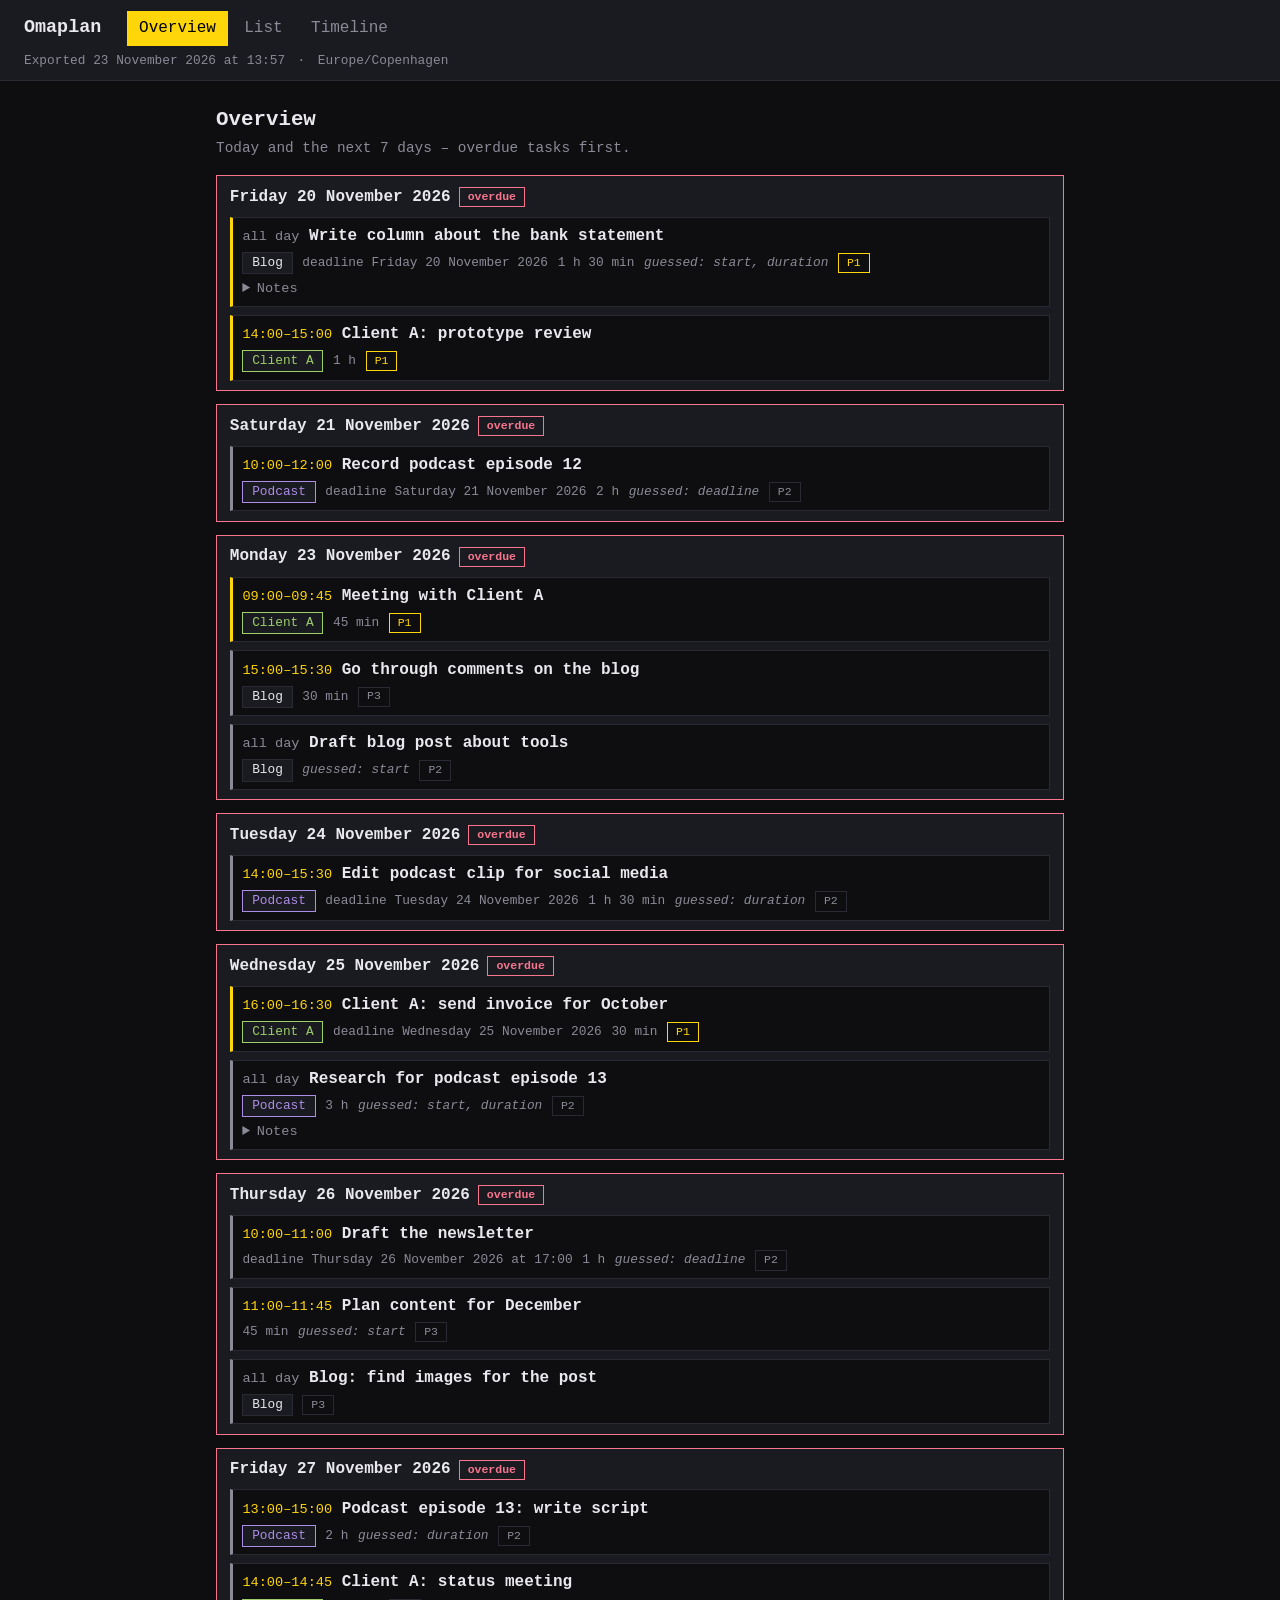
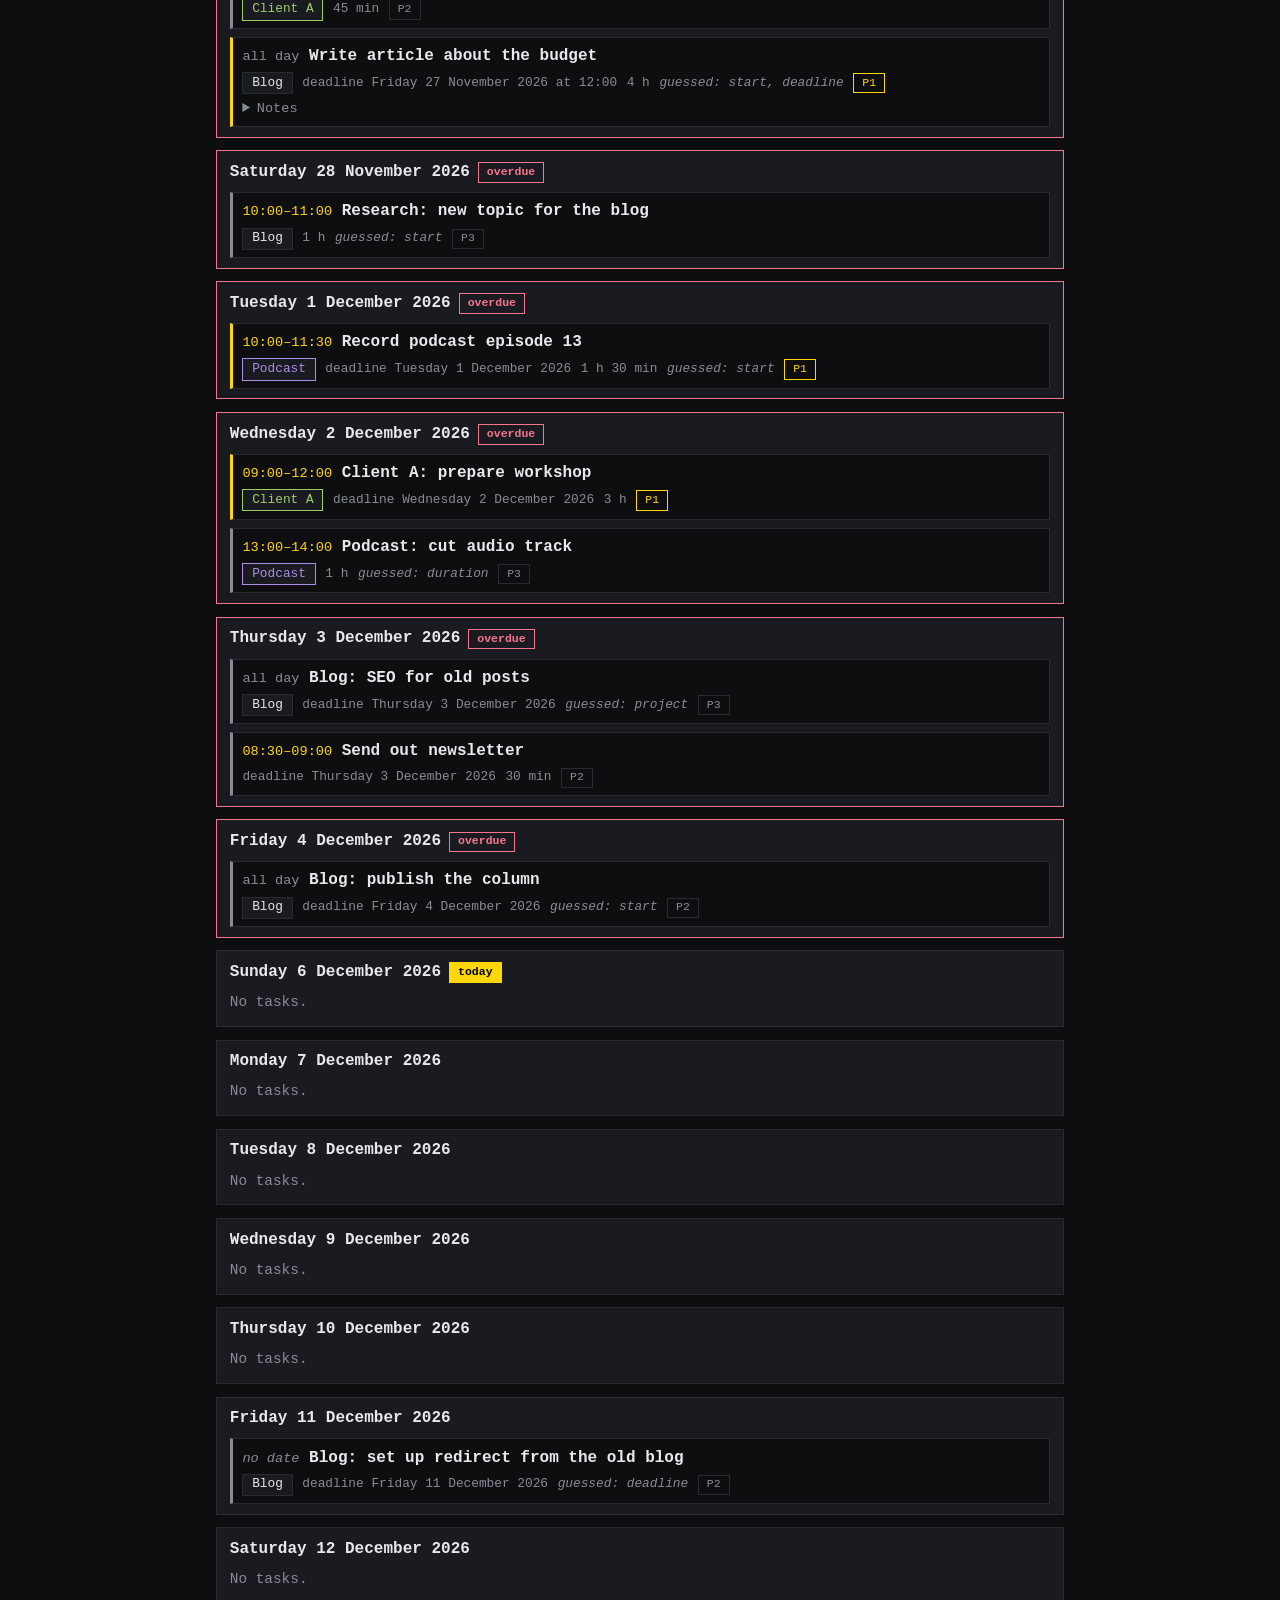
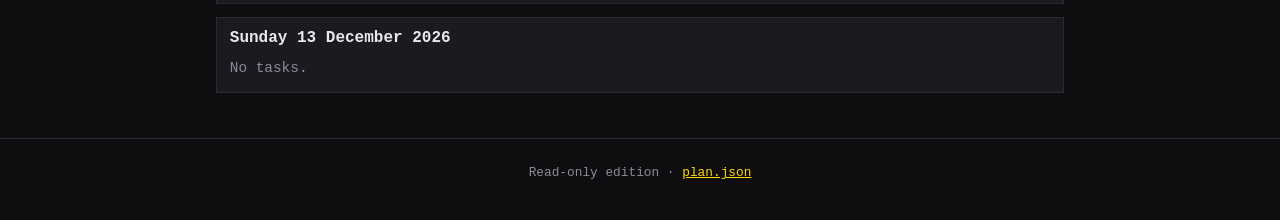
==== commit 77347488: "Give the read-only page the same Gantt timeline The page's timeline is now a block per week with sev" ====
--- a/web/index.da.html
+++ b/web/index.da.html
@@ -140,7 +140,7 @@
       </li>
     <li class="task status-todo" data-id="7c9e6a11-3f2b-4d5e-9a8c-1b2d3e4f5019" data-priority="3" data-project="Blog">
         <p class="task-row"><span class="time time-all-day">heldag</span><span class="task-title">Blog: SEO for old posts</span></p>
-        <p class="task-meta"><span class="project-tag">Blog</span><span class="guessed">gæt: projekt</span><span class="badge badge-p3">P3</span></p>
+        <p class="task-meta"><span class="project-tag">Blog</span><span class="deadline">frist torsdag 3. december 2026</span><span class="guessed">gæt: projekt</span><span class="badge badge-p3">P3</span></p>
       </li>
   </ul>
   </section>
@@ -287,7 +287,7 @@
       </li>
     <li class="task status-todo" data-id="7c9e6a11-3f2b-4d5e-9a8c-1b2d3e4f5019" data-priority="3" data-project="Blog">
         <p class="task-row"><span class="time time-all-day">heldag</span><span class="task-title">Blog: SEO for old posts</span></p>
-        <p class="task-meta"><span class="project-tag">Blog</span><span class="guessed">gæt: projekt</span><span class="badge badge-p3">P3</span></p>
+        <p class="task-meta"><span class="project-tag">Blog</span><span class="deadline">frist torsdag 3. december 2026</span><span class="guessed">gæt: projekt</span><span class="badge badge-p3">P3</span></p>
       </li>
   </ul>
   </section>
@@ -385,7 +385,7 @@
       </li>
     <li class="task status-todo" data-id="7c9e6a11-3f2b-4d5e-9a8c-1b2d3e4f5019" data-priority="3" data-project="Blog">
         <p class="task-row"><span class="time time-all-day">heldag</span><span class="task-title">Blog: SEO for old posts</span></p>
-        <p class="task-meta"><span class="project-tag">Blog</span><span class="guessed">gæt: projekt</span><span class="badge badge-p3">P3</span></p>
+        <p class="task-meta"><span class="project-tag">Blog</span><span class="deadline">frist torsdag 3. december 2026</span><span class="guessed">gæt: projekt</span><span class="badge badge-p3">P3</span></p>
       </li>
     <li class="task status-todo" data-id="7c9e6a11-3f2b-4d5e-9a8c-1b2d3e4f5023" data-priority="2" data-project="Blog">
         <p class="task-row"><span class="time time-all-day">heldag</span><span class="task-title">Blog: publish the column</span></p>
@@ -489,192 +489,125 @@
   </section>
   <section id="timeline" class="view" aria-label="Tidslinje">
     <h2>Tidslinje</h2>
-    <p class="description">Gantt over alle datoer med opgaver eller frister – vindue 8–18, overlap ligger i hver sit spor.</p>
-    <div class="gantt" style="--from:8;--to:18">
-      <div class="gantt-head" aria-hidden="true">
-        <div class="gantt-date gantt-date-empty"></div>
-        <div class="gantt-hours"><span style="--hour:8">8</span><span style="--hour:10">10</span><span style="--hour:12">12</span><span style="--hour:14">14</span><span style="--hour:16">16</span><span style="--hour:18">18</span></div>
-      </div>
-      <div class="gantt-rows">
-    <section class="gantt-day" data-date="2026-11-18">
-      <h3 class="gantt-date"><time datetime="2026-11-18">Ons 18/11</time></h3>
-      <div class="tracks" style="--tracks:1">
-        <div class="bar bar-all-day" style="--start:8;--length:10;--track:0" data-id="7c9e6a11-3f2b-4d5e-9a8c-1b2d3e4f5001" title="Write column about the bank statement – Ons 18/11 (heldag)"><span class="bar-title">Write column about the bank statement</span></div>
-      </div>
-    </section>
-    <section class="gantt-day" data-date="2026-11-19">
-      <h3 class="gantt-date"><time datetime="2026-11-19">Tor 19/11</time></h3>
-      <div class="tracks" style="--tracks:1">
-        <div class="bar" style="--start:10;--length:2;--track:0" data-id="7c9e6a11-3f2b-4d5e-9a8c-1b2d3e4f5002" data-color="magenta" title="Record podcast episode 12 – Tor 19/11 10:00–12:00"></div>
-        <span class="bar-label" style="--start:10;--length:2;--track:0" data-id="7c9e6a11-3f2b-4d5e-9a8c-1b2d3e4f5002" title="Record podcast episode 12 – Tor 19/11 10:00–12:00">Record podcast episode 12</span>
-      </div>
-    </section>
-    <section class="gantt-day" data-date="2026-11-20">
-      <h3 class="gantt-date"><time datetime="2026-11-20">Fre 20/11</time></h3>
-      <div class="tracks" style="--tracks:1">
-        <div class="bar" style="--start:14;--length:1;--track:0" data-id="7c9e6a11-3f2b-4d5e-9a8c-1b2d3e4f5003" data-color="green" title="Client A: prototype review – Fre 20/11 14:00–15:00"></div>
-        <span class="bar-label" style="--start:14;--length:1;--track:0" data-id="7c9e6a11-3f2b-4d5e-9a8c-1b2d3e4f5003" title="Client A: prototype review – Fre 20/11 14:00–15:00">Client A: prototype review</span>
-        <div class="deadline-mark deadline-mark-edge" style="--start:18" data-id="7c9e6a11-3f2b-4d5e-9a8c-1b2d3e4f5001" title="frist: fredag 20. november 2026 – Write column about the bank statement"></div>
-      </div>
-    </section>
-    <section class="gantt-day" data-date="2026-11-21">
-      <h3 class="gantt-date"><time datetime="2026-11-21">Lør 21/11</time></h3>
-      <div class="tracks" style="--tracks:1">
-        <div class="bar status-done" style="--start:9;--length:0.5;--track:0" data-id="7c9e6a11-3f2b-4d5e-9a8c-1b2d3e4f5013" data-color="magenta" title="Podcast: cut intro music – Lør 21/11 09:00–09:30"></div>
-        <span class="bar-label" style="--start:9;--length:0.5;--track:0" data-id="7c9e6a11-3f2b-4d5e-9a8c-1b2d3e4f5013" title="Podcast: cut intro music – Lør 21/11 09:00–09:30">Podcast: cut intro music</span>
-        <div class="deadline-mark deadline-mark-edge" style="--start:18" data-id="7c9e6a11-3f2b-4d5e-9a8c-1b2d3e4f5002" title="frist: lørdag 21. november 2026 – Record podcast episode 12"></div>
-      </div>
-    </section>
-    <section class="gantt-day" data-date="2026-11-22">
-      <h3 class="gantt-date"><time datetime="2026-11-22">Søn 22/11</time></h3>
-      <div class="tracks" style="--tracks:1">
-        <div class="bar bar-all-day status-done" style="--start:8;--length:10;--track:0" data-id="7c9e6a11-3f2b-4d5e-9a8c-1b2d3e4f5014" data-color="green" title="Client A: follow up on quote – Søn 22/11 (heldag)"><span class="bar-title">Client A: follow up on quote</span></div>
-      </div>
-    </section>
-    <section class="gantt-day today" data-date="2026-11-23">
-      <h3 class="gantt-date"><time datetime="2026-11-23">Man 23/11</time></h3>
-      <div class="tracks" style="--tracks:3">
-        <div class="bar bar-all-day" style="--start:8;--length:10;--track:0" data-id="7c9e6a11-3f2b-4d5e-9a8c-1b2d3e4f5004" title="Draft blog post about tools – Man 23/11 (heldag)"><span class="bar-title">Draft blog post about tools</span></div>
-        <div class="bar" style="--start:9;--length:0.75;--track:1" data-id="7c9e6a11-3f2b-4d5e-9a8c-1b2d3e4f5005" data-color="green" title="Meeting with Client A – Man 23/11 09:00–09:45"></div>
-        <span class="bar-label" style="--start:9;--length:0.75;--track:1" data-id="7c9e6a11-3f2b-4d5e-9a8c-1b2d3e4f5005" title="Meeting with Client A – Man 23/11 09:00–09:45">Meeting with Client A</span>
-        <div class="bar" style="--start:14;--length:1.5;--track:1" data-id="7c9e6a11-3f2b-4d5e-9a8c-1b2d3e4f5006" data-color="magenta" title="Edit podcast clip for social media – Man 23/11 14:00–15:30"></div>
-        <span class="bar-label" style="--start:14;--length:1.5;--track:1" data-id="7c9e6a11-3f2b-4d5e-9a8c-1b2d3e4f5006" title="Edit podcast clip for social media – Man 23/11 14:00–15:30">Edit podcast clip for social media</span>
-        <div class="bar" style="--start:15;--length:0.5;--track:2" data-id="7c9e6a11-3f2b-4d5e-9a8c-1b2d3e4f5007" title="Go through comments on the blog – Man 23/11 15:00–15:30"></div>
-        <span class="bar-label" style="--start:15;--length:0.5;--track:2" data-id="7c9e6a11-3f2b-4d5e-9a8c-1b2d3e4f5007" title="Go through comments on the blog – Man 23/11 15:00–15:30">Go through comments on the blog</span>
-      </div>
-    </section>
-    <section class="gantt-day" data-date="2026-11-24">
-      <h3 class="gantt-date"><time datetime="2026-11-24">Tir 24/11</time></h3>
-      <div class="tracks" style="--tracks:1">
-        <div class="bar" style="--start:10;--length:1;--track:0" data-id="7c9e6a11-3f2b-4d5e-9a8c-1b2d3e4f5008" title="Draft the newsletter – Tir 24/11 10:00–11:00"></div>
-        <span class="bar-label" style="--start:10;--length:1;--track:0" data-id="7c9e6a11-3f2b-4d5e-9a8c-1b2d3e4f5008" title="Draft the newsletter – Tir 24/11 10:00–11:00">Draft the newsletter</span>
-        <div class="deadline-mark deadline-mark-edge" style="--start:18" data-id="7c9e6a11-3f2b-4d5e-9a8c-1b2d3e4f5006" title="frist: tirsdag 24. november 2026 – Edit podcast clip for social media"></div>
-      </div>
-    </section>
-    <section class="gantt-day" data-date="2026-11-25">
-      <h3 class="gantt-date"><time datetime="2026-11-25">Ons 25/11</time></h3>
-      <div class="tracks" style="--tracks:2">
-        <div class="bar bar-all-day" style="--start:8;--length:10;--track:0" data-id="7c9e6a11-3f2b-4d5e-9a8c-1b2d3e4f5009" data-color="magenta" title="Research for podcast episode 13 – Ons 25/11 (heldag)"><span class="bar-title">Research for podcast episode 13</span></div>
-        <div class="bar" style="--start:16;--length:0.5;--track:1" data-id="7c9e6a11-3f2b-4d5e-9a8c-1b2d3e4f5010" data-color="green" title="Client A: send invoice for October – Ons 25/11 16:00–16:30"></div>
-        <span class="bar-label" style="--start:16;--length:0.5;--track:1" data-id="7c9e6a11-3f2b-4d5e-9a8c-1b2d3e4f5010" title="Client A: send invoice for October – Ons 25/11 16:00–16:30">Client A: send invoice for October</span>
-        <div class="deadline-mark deadline-mark-edge" style="--start:18" data-id="7c9e6a11-3f2b-4d5e-9a8c-1b2d3e4f5010" title="frist: onsdag 25. november 2026 – Client A: send invoice for October"></div>
-      </div>
-    </section>
-    <section class="gantt-day" data-date="2026-11-26">
-      <h3 class="gantt-date"><time datetime="2026-11-26">Tor 26/11</time></h3>
-      <div class="tracks" style="--tracks:2">
-        <div class="bar bar-all-day" style="--start:8;--length:10;--track:0" data-id="7c9e6a11-3f2b-4d5e-9a8c-1b2d3e4f5011" title="Blog: find images for the post – Tor 26/11 (heldag)"><span class="bar-title">Blog: find images for the post</span></div>
-        <div class="bar" style="--start:11;--length:0.75;--track:1" data-id="7c9e6a11-3f2b-4d5e-9a8c-1b2d3e4f5012" title="Plan content for December – Tor 26/11 11:00–11:45"></div>
-        <span class="bar-label" style="--start:11;--length:0.75;--track:1" data-id="7c9e6a11-3f2b-4d5e-9a8c-1b2d3e4f5012" title="Plan content for December – Tor 26/11 11:00–11:45">Plan content for December</span>
-        <div class="deadline-mark" style="--start:17" data-id="7c9e6a11-3f2b-4d5e-9a8c-1b2d3e4f5008" title="frist: torsdag 26. november 2026 kl. 17:00 – Draft the newsletter"></div>
-      </div>
-    </section>
-    <section class="gantt-day" data-date="2026-11-27">
-      <h3 class="gantt-date"><time datetime="2026-11-27">Fre 27/11</time></h3>
-      <div class="tracks" style="--tracks:3">
-        <div class="bar bar-all-day" style="--start:8;--length:10;--track:0" data-id="7c9e6a11-3f2b-4d5e-9a8c-1b2d3e4f5015" title="Write article about the budget – Fre 27/11 (heldag)"><span class="bar-title">Write article about the budget</span></div>
-        <div class="bar" style="--start:13;--length:2;--track:1" data-id="7c9e6a11-3f2b-4d5e-9a8c-1b2d3e4f5016" data-color="magenta" title="Podcast episode 13: write script – Fre 27/11 13:00–15:00"></div>
-        <span class="bar-label" style="--start:13;--length:2;--track:1" data-id="7c9e6a11-3f2b-4d5e-9a8c-1b2d3e4f5016" title="Podcast episode 13: write script – Fre 27/11 13:00–15:00">Podcast episode 13: write script</span>
-        <div class="bar" style="--start:14;--length:0.75;--track:2" data-id="7c9e6a11-3f2b-4d5e-9a8c-1b2d3e4f5017" data-color="green" title="Client A: status meeting – Fre 27/11 14:00–14:45"></div>
-        <span class="bar-label" style="--start:14;--length:0.75;--track:2" data-id="7c9e6a11-3f2b-4d5e-9a8c-1b2d3e4f5017" title="Client A: status meeting – Fre 27/11 14:00–14:45">Client A: status meeting</span>
-        <div class="deadline-mark" style="--start:12" data-id="7c9e6a11-3f2b-4d5e-9a8c-1b2d3e4f5015" title="frist: fredag 27. november 2026 kl. 12:00 – Write article about the budget"></div>
-      </div>
-    </section>
-    <section class="gantt-day" data-date="2026-11-28">
-      <h3 class="gantt-date"><time datetime="2026-11-28">Lør 28/11</time></h3>
-      <div class="tracks" style="--tracks:1">
-        <div class="bar" style="--start:10;--length:1;--track:0" data-id="7c9e6a11-3f2b-4d5e-9a8c-1b2d3e4f5024" title="Research: new topic for the blog – Lør 28/11 10:00–11:00"></div>
-        <span class="bar-label" style="--start:10;--length:1;--track:0" data-id="7c9e6a11-3f2b-4d5e-9a8c-1b2d3e4f5024" title="Research: new topic for the blog – Lør 28/11 10:00–11:00">Research: new topic for the blog</span>
-      </div>
-    </section>
-    <section class="gantt-day" data-date="2026-11-29">
-      <h3 class="gantt-date"><time datetime="2026-11-29">Søn 29/11</time></h3>
-      <div class="tracks" style="--tracks:1">
-
-      </div>
-    </section>
-    <section class="gantt-day" data-date="2026-11-30">
-      <h3 class="gantt-date"><time datetime="2026-11-30">Man 30/11</time></h3>
-      <div class="tracks" style="--tracks:2">
-        <div class="bar bar-all-day" style="--start:8;--length:10;--track:0" data-id="7c9e6a11-3f2b-4d5e-9a8c-1b2d3e4f5019" title="Blog: SEO for old posts – Man 30/11 (heldag)"><span class="bar-title">Blog: SEO for old posts</span></div>
-        <div class="bar" style="--start:10;--length:1.5;--track:1" data-id="7c9e6a11-3f2b-4d5e-9a8c-1b2d3e4f5018" data-color="magenta" title="Record podcast episode 13 – Man 30/11 10:00–11:30"></div>
-        <span class="bar-label" style="--start:10;--length:1.5;--track:1" data-id="7c9e6a11-3f2b-4d5e-9a8c-1b2d3e4f5018" title="Record podcast episode 13 – Man 30/11 10:00–11:30">Record podcast episode 13</span>
-      </div>
-    </section>
-    <section class="gantt-day" data-date="2026-12-01">
-      <h3 class="gantt-date"><time datetime="2026-12-01">Tir 1/12</time></h3>
-      <div class="tracks" style="--tracks:1">
-        <div class="bar" style="--start:9;--length:3;--track:0" data-id="7c9e6a11-3f2b-4d5e-9a8c-1b2d3e4f5020" data-color="green" title="Client A: prepare workshop – Tir 1/12 09:00–12:00"></div>
-        <span class="bar-label" style="--start:9;--length:3;--track:0" data-id="7c9e6a11-3f2b-4d5e-9a8c-1b2d3e4f5020" title="Client A: prepare workshop – Tir 1/12 09:00–12:00">Client A: prepare workshop</span>
-        <div class="deadline-mark deadline-mark-edge" style="--start:18" data-id="7c9e6a11-3f2b-4d5e-9a8c-1b2d3e4f5018" title="frist: tirsdag 1. december 2026 – Record podcast episode 13"></div>
-      </div>
-    </section>
-    <section class="gantt-day" data-date="2026-12-02">
-      <h3 class="gantt-date"><time datetime="2026-12-02">Ons 2/12</time></h3>
-      <div class="tracks" style="--tracks:1">
-        <div class="bar" style="--start:13;--length:1;--track:0" data-id="7c9e6a11-3f2b-4d5e-9a8c-1b2d3e4f5021" data-color="magenta" title="Podcast: cut audio track – Ons 2/12 13:00–14:00"></div>
-        <span class="bar-label" style="--start:13;--length:1;--track:0" data-id="7c9e6a11-3f2b-4d5e-9a8c-1b2d3e4f5021" title="Podcast: cut audio track – Ons 2/12 13:00–14:00">Podcast: cut audio track</span>
-        <div class="deadline-mark deadline-mark-edge" style="--start:18" data-id="7c9e6a11-3f2b-4d5e-9a8c-1b2d3e4f5020" title="frist: onsdag 2. december 2026 – Client A: prepare workshop"></div>
-      </div>
-    </section>
-    <section class="gantt-day" data-date="2026-12-03">
-      <h3 class="gantt-date"><time datetime="2026-12-03">Tor 3/12</time></h3>
-      <div class="tracks" style="--tracks:1">
-        <div class="bar" style="--start:8.5;--length:0.5;--track:0" data-id="7c9e6a11-3f2b-4d5e-9a8c-1b2d3e4f5022" title="Send out newsletter – Tor 3/12 08:30–09:00"></div>
-        <span class="bar-label" style="--start:8.5;--length:0.5;--track:0" data-id="7c9e6a11-3f2b-4d5e-9a8c-1b2d3e4f5022" title="Send out newsletter – Tor 3/12 08:30–09:00">Send out newsletter</span>
-        <div class="deadline-mark deadline-mark-edge" style="--start:18" data-id="7c9e6a11-3f2b-4d5e-9a8c-1b2d3e4f5022" title="frist: torsdag 3. december 2026 – Send out newsletter"></div>
-      </div>
-    </section>
-    <section class="gantt-day" data-date="2026-12-04">
-      <h3 class="gantt-date"><time datetime="2026-12-04">Fre 4/12</time></h3>
-      <div class="tracks" style="--tracks:1">
-        <div class="bar bar-all-day" style="--start:8;--length:10;--track:0" data-id="7c9e6a11-3f2b-4d5e-9a8c-1b2d3e4f5023" title="Blog: publish the column – Fre 4/12 (heldag)"><span class="bar-title">Blog: publish the column</span></div>
-        <div class="deadline-mark deadline-mark-edge" style="--start:18" data-id="7c9e6a11-3f2b-4d5e-9a8c-1b2d3e4f5023" title="frist: fredag 4. december 2026 – Blog: publish the column"></div>
-      </div>
-    </section>
-    <section class="gantt-day" data-date="2026-12-05">
-      <h3 class="gantt-date"><time datetime="2026-12-05">Lør 5/12</time></h3>
-      <div class="tracks" style="--tracks:1">
-
-      </div>
-    </section>
-    <section class="gantt-day" data-date="2026-12-06">
-      <h3 class="gantt-date"><time datetime="2026-12-06">Søn 6/12</time></h3>
-      <div class="tracks" style="--tracks:1">
-
-      </div>
-    </section>
-    <section class="gantt-day" data-date="2026-12-07">
-      <h3 class="gantt-date"><time datetime="2026-12-07">Man 7/12</time></h3>
-      <div class="tracks" style="--tracks:1">
-
-      </div>
-    </section>
-    <section class="gantt-day" data-date="2026-12-08">
-      <h3 class="gantt-date"><time datetime="2026-12-08">Tir 8/12</time></h3>
-      <div class="tracks" style="--tracks:1">
-
-      </div>
-    </section>
-    <section class="gantt-day" data-date="2026-12-09">
-      <h3 class="gantt-date"><time datetime="2026-12-09">Ons 9/12</time></h3>
-      <div class="tracks" style="--tracks:1">
-
-      </div>
-    </section>
-    <section class="gantt-day" data-date="2026-12-10">
-      <h3 class="gantt-date"><time datetime="2026-12-10">Tor 10/12</time></h3>
-      <div class="tracks" style="--tracks:1">
-
-      </div>
-    </section>
-    <section class="gantt-day" data-date="2026-12-11">
-      <h3 class="gantt-date"><time datetime="2026-12-11">Fre 11/12</time></h3>
-      <div class="tracks" style="--tracks:1">
-        <div class="deadline-mark deadline-mark-edge" style="--start:18" data-id="7c9e6a11-3f2b-4d5e-9a8c-1b2d3e4f5026" title="frist: fredag 11. december 2026 – Blog: set up redirect from the old blog"></div>
-      </div>
-    </section>
-      </div>
+    <p class="description">Gantt med en uge pr. blok: hver opgave strækker sig over sine dage, og en dag går fra 8 til 18. Titlen står i bjælken, når den kan være der, ellers ved siden af; ◆ er en frist.</p>
+    <div class="gantt">
+      <section class="gantt-week" data-week="2026-11-16">
+        <div class="gantt-days">
+          <h3 class="gantt-date"><time datetime="2026-11-16">Man 16/11</time></h3>
+          <h3 class="gantt-date"><time datetime="2026-11-17">Tir 17/11</time></h3>
+          <h3 class="gantt-date"><time datetime="2026-11-18">Ons 18/11</time></h3>
+          <h3 class="gantt-date"><time datetime="2026-11-19">Tor 19/11</time></h3>
+          <h3 class="gantt-date"><time datetime="2026-11-20">Fre 20/11</time></h3>
+          <h3 class="gantt-date"><time datetime="2026-11-21">Lør 21/11</time></h3>
+          <h3 class="gantt-date"><time datetime="2026-11-22">Søn 22/11</time></h3>
+        </div>
+        <div class="lanes" style="--lanes:5">
+          <div class="bar bar-all-day" style="--x:28.57;--w:14.29;--lane:0" data-id="7c9e6a11-3f2b-4d5e-9a8c-1b2d3e4f5001" title="Write column about the bank statement – Ons 18/11 (heldag)"></div>
+          <div class="deadline-line" style="--x:42.86;--w:27.74;--lane:0"></div>
+          <div class="deadline-mark" style="--x:70.6;--lane:0" data-id="7c9e6a11-3f2b-4d5e-9a8c-1b2d3e4f5001" title="frist: fredag 20. november 2026 – Write column about the bank statement"></div>
+          <span class="bar-label" style="--x:71.85;--lane:0;--max:13.51" data-id="7c9e6a11-3f2b-4d5e-9a8c-1b2d3e4f5001" title="Write column about the bank statement – Ons 18/11 (heldag)">Write column about the bank statement</span>
+          <div class="bar" style="--x:45.71;--w:2.86;--lane:1" data-id="7c9e6a11-3f2b-4d5e-9a8c-1b2d3e4f5002" data-color="magenta" title="Record podcast episode 12 – Tor 19/11 10:00–12:00"></div>
+          <div class="deadline-line" style="--x:48.57;--w:36.31;--lane:1"></div>
+          <div class="deadline-mark" style="--x:84.88;--lane:1" data-id="7c9e6a11-3f2b-4d5e-9a8c-1b2d3e4f5002" title="frist: lørdag 21. november 2026 – Record podcast episode 12"></div>
+          <span class="bar-label" style="--x:49.2;--lane:1" data-id="7c9e6a11-3f2b-4d5e-9a8c-1b2d3e4f5002" title="Record podcast episode 12 – Tor 19/11 10:00–12:00">Record podcast episode 12</span>
+          <div class="bar" style="--x:65.71;--w:1.43;--lane:3" data-id="7c9e6a11-3f2b-4d5e-9a8c-1b2d3e4f5003" data-color="green" title="Client A: prototype review – Fre 20/11 14:00–15:00"></div>
+          <span class="bar-label" style="--x:67.77;--lane:3" data-id="7c9e6a11-3f2b-4d5e-9a8c-1b2d3e4f5003" title="Client A: prototype review – Fre 20/11 14:00–15:00">Client A: prototype review</span>
+          <div class="bar status-done" style="--x:72.86;--w:0.73;--lane:4" data-id="7c9e6a11-3f2b-4d5e-9a8c-1b2d3e4f5013" data-color="magenta" title="Podcast: cut intro music – Lør 21/11 09:00–09:30"></div>
+          <span class="bar-label status-done" style="--x:74.21;--lane:4" data-id="7c9e6a11-3f2b-4d5e-9a8c-1b2d3e4f5013" title="Podcast: cut intro music – Lør 21/11 09:00–09:30">Podcast: cut intro music</span>
+          <div class="bar bar-all-day status-done" style="--x:85.71;--w:14.29;--lane:2" data-id="7c9e6a11-3f2b-4d5e-9a8c-1b2d3e4f5014" data-color="green" title="Client A: follow up on quote – Søn 22/11 (heldag)"></div>
+          <span class="bar-label bar-label-before status-done" style="--x:85.09;--lane:2" data-id="7c9e6a11-3f2b-4d5e-9a8c-1b2d3e4f5014" title="Client A: follow up on quote – Søn 22/11 (heldag)">Client A: follow up on quote</span>
+        </div>
+      </section>
+      <section class="gantt-week" data-week="2026-11-23">
+        <div class="gantt-days">
+          <h3 class="gantt-date today"><time datetime="2026-11-23">Man 23/11</time></h3>
+          <h3 class="gantt-date"><time datetime="2026-11-24">Tir 24/11</time></h3>
+          <h3 class="gantt-date"><time datetime="2026-11-25">Ons 25/11</time></h3>
+          <h3 class="gantt-date"><time datetime="2026-11-26">Tor 26/11</time></h3>
+          <h3 class="gantt-date"><time datetime="2026-11-27">Fre 27/11</time></h3>
+          <h3 class="gantt-date"><time datetime="2026-11-28">Lør 28/11</time></h3>
+          <h3 class="gantt-date"><time datetime="2026-11-29">Søn 29/11</time></h3>
+        </div>
+        <div class="lanes" style="--lanes:9">
+          <div class="bar bar-all-day" style="--x:0;--w:14.29;--lane:0" data-id="7c9e6a11-3f2b-4d5e-9a8c-1b2d3e4f5004" title="Draft blog post about tools – Man 23/11 (heldag)"></div>
+          <span class="bar-label" style="--x:14.91;--lane:0" data-id="7c9e6a11-3f2b-4d5e-9a8c-1b2d3e4f5004" title="Draft blog post about tools – Man 23/11 (heldag)">Draft blog post about tools</span>
+          <div class="bar" style="--x:1.43;--w:1.07;--lane:1" data-id="7c9e6a11-3f2b-4d5e-9a8c-1b2d3e4f5005" data-color="green" title="Meeting with Client A – Man 23/11 09:00–09:45"></div>
+          <span class="bar-label" style="--x:3.13;--lane:1" data-id="7c9e6a11-3f2b-4d5e-9a8c-1b2d3e4f5005" title="Meeting with Client A – Man 23/11 09:00–09:45">Meeting with Client A</span>
+          <div class="bar" style="--x:8.57;--w:2.14;--lane:3" data-id="7c9e6a11-3f2b-4d5e-9a8c-1b2d3e4f5006" data-color="magenta" title="Edit podcast clip for social media – Man 23/11 14:00–15:30"></div>
+          <div class="deadline-line" style="--x:10.71;--w:17.02;--lane:3"></div>
+          <div class="deadline-mark" style="--x:27.74;--lane:3" data-id="7c9e6a11-3f2b-4d5e-9a8c-1b2d3e4f5006" title="frist: tirsdag 24. november 2026 – Edit podcast clip for social media"></div>
+          <span class="bar-label" style="--x:28.99;--lane:3" data-id="7c9e6a11-3f2b-4d5e-9a8c-1b2d3e4f5006" title="Edit podcast clip for social media – Man 23/11 14:00–15:30">Edit podcast clip for social media</span>
+          <div class="bar" style="--x:10;--w:0.73;--lane:4" data-id="7c9e6a11-3f2b-4d5e-9a8c-1b2d3e4f5007" title="Go through comments on the blog – Man 23/11 15:00–15:30"></div>
+          <span class="bar-label" style="--x:11.35;--lane:4" data-id="7c9e6a11-3f2b-4d5e-9a8c-1b2d3e4f5007" title="Go through comments on the blog – Man 23/11 15:00–15:30">Go through comments on the blog</span>
+          <div class="bar" style="--x:17.14;--w:1.43;--lane:5" data-id="7c9e6a11-3f2b-4d5e-9a8c-1b2d3e4f5008" title="Draft the newsletter – Tir 24/11 10:00–11:00"></div>
+          <div class="deadline-line" style="--x:18.57;--w:37.14;--lane:5"></div>
+          <div class="deadline-mark" style="--x:55.71;--lane:5" data-id="7c9e6a11-3f2b-4d5e-9a8c-1b2d3e4f5008" title="frist: torsdag 26. november 2026 kl. 17:00 – Draft the newsletter"></div>
+          <span class="bar-label" style="--x:19.2;--lane:5" data-id="7c9e6a11-3f2b-4d5e-9a8c-1b2d3e4f5008" title="Draft the newsletter – Tir 24/11 10:00–11:00">Draft the newsletter</span>
+          <div class="bar bar-all-day" style="--x:28.57;--w:14.29;--lane:6" data-id="7c9e6a11-3f2b-4d5e-9a8c-1b2d3e4f5009" data-color="magenta" title="Research for podcast episode 13 – Ons 25/11 (heldag)"></div>
+          <span class="bar-label" style="--x:43.48;--lane:6" data-id="7c9e6a11-3f2b-4d5e-9a8c-1b2d3e4f5009" title="Research for podcast episode 13 – Ons 25/11 (heldag)">Research for podcast episode 13</span>
+          <div class="bar" style="--x:40;--w:0.73;--lane:2" data-id="7c9e6a11-3f2b-4d5e-9a8c-1b2d3e4f5010" data-color="green" title="Client A: send invoice for October – Ons 25/11 16:00–16:30"></div>
+          <div class="deadline-line" style="--x:40.73;--w:1.29;--lane:2"></div>
+          <div class="deadline-mark" style="--x:42.02;--lane:2" data-id="7c9e6a11-3f2b-4d5e-9a8c-1b2d3e4f5010" title="frist: onsdag 25. november 2026 – Client A: send invoice for October"></div>
+          <span class="bar-label bar-label-before" style="--x:39.38;--lane:2" data-id="7c9e6a11-3f2b-4d5e-9a8c-1b2d3e4f5010" title="Client A: send invoice for October – Ons 25/11 16:00–16:30">Client A: send invoice for October</span>
+          <div class="bar bar-all-day" style="--x:42.86;--w:14.29;--lane:8" data-id="7c9e6a11-3f2b-4d5e-9a8c-1b2d3e4f5011" title="Blog: find images for the post – Tor 26/11 (heldag)"></div>
+          <span class="bar-label" style="--x:57.77;--lane:8" data-id="7c9e6a11-3f2b-4d5e-9a8c-1b2d3e4f5011" title="Blog: find images for the post – Tor 26/11 (heldag)">Blog: find images for the post</span>
+          <div class="bar" style="--x:47.14;--w:1.07;--lane:0" data-id="7c9e6a11-3f2b-4d5e-9a8c-1b2d3e4f5012" title="Plan content for December – Tor 26/11 11:00–11:45"></div>
+          <span class="bar-label" style="--x:48.84;--lane:0" data-id="7c9e6a11-3f2b-4d5e-9a8c-1b2d3e4f5012" title="Plan content for December – Tor 26/11 11:00–11:45">Plan content for December</span>
+          <div class="bar bar-all-day" style="--x:57.14;--w:14.29;--lane:1" data-id="7c9e6a11-3f2b-4d5e-9a8c-1b2d3e4f5015" title="Write article about the budget – Fre 27/11 (heldag)"></div>
+          <span class="bar-label bar-label-before" style="--x:56.52;--lane:1" data-id="7c9e6a11-3f2b-4d5e-9a8c-1b2d3e4f5015" title="Write article about the budget – Fre 27/11 (heldag)">Write article about the budget</span>
+          <div class="bar" style="--x:64.29;--w:2.86;--lane:2" data-id="7c9e6a11-3f2b-4d5e-9a8c-1b2d3e4f5016" data-color="magenta" title="Podcast episode 13: write script – Fre 27/11 13:00–15:00"></div>
+          <span class="bar-label" style="--x:67.77;--lane:2" data-id="7c9e6a11-3f2b-4d5e-9a8c-1b2d3e4f5016" title="Podcast episode 13: write script – Fre 27/11 13:00–15:00">Podcast episode 13: write script</span>
+          <div class="bar" style="--x:65.71;--w:1.07;--lane:3" data-id="7c9e6a11-3f2b-4d5e-9a8c-1b2d3e4f5017" data-color="green" title="Client A: status meeting – Fre 27/11 14:00–14:45"></div>
+          <span class="bar-label" style="--x:67.41;--lane:3" data-id="7c9e6a11-3f2b-4d5e-9a8c-1b2d3e4f5017" title="Client A: status meeting – Fre 27/11 14:00–14:45">Client A: status meeting</span>
+          <div class="bar" style="--x:74.29;--w:1.43;--lane:7" data-id="7c9e6a11-3f2b-4d5e-9a8c-1b2d3e4f5024" title="Research: new topic for the blog – Lør 28/11 10:00–11:00"></div>
+          <span class="bar-label bar-label-before" style="--x:73.66;--lane:7" data-id="7c9e6a11-3f2b-4d5e-9a8c-1b2d3e4f5024" title="Research: new topic for the blog – Lør 28/11 10:00–11:00">Research: new topic for the blog</span>
+        </div>
+      </section>
+      <section class="gantt-week" data-week="2026-11-30">
+        <div class="gantt-days">
+          <h3 class="gantt-date"><time datetime="2026-11-30">Man 30/11</time></h3>
+          <h3 class="gantt-date"><time datetime="2026-12-01">Tir 1/12</time></h3>
+          <h3 class="gantt-date"><time datetime="2026-12-02">Ons 2/12</time></h3>
+          <h3 class="gantt-date"><time datetime="2026-12-03">Tor 3/12</time></h3>
+          <h3 class="gantt-date"><time datetime="2026-12-04">Fre 4/12</time></h3>
+          <h3 class="gantt-date"><time datetime="2026-12-05">Lør 5/12</time></h3>
+          <h3 class="gantt-date"><time datetime="2026-12-06">Søn 6/12</time></h3>
+        </div>
+        <div class="lanes" style="--lanes:5">
+          <div class="bar bar-all-day" style="--x:0;--w:57.14;--lane:0" data-id="7c9e6a11-3f2b-4d5e-9a8c-1b2d3e4f5019" title="Blog: SEO for old posts – Man 30/11 – Tor 3/12"><span class="bar-title">Blog: SEO for old posts</span></div>
+          <div class="bar" style="--x:2.86;--w:2.14;--lane:1" data-id="7c9e6a11-3f2b-4d5e-9a8c-1b2d3e4f5018" data-color="magenta" title="Record podcast episode 13 – Man 30/11 10:00–11:30"></div>
+          <div class="deadline-line" style="--x:5;--w:22.74;--lane:1"></div>
+          <div class="deadline-mark" style="--x:27.74;--lane:1" data-id="7c9e6a11-3f2b-4d5e-9a8c-1b2d3e4f5018" title="frist: tirsdag 1. december 2026 – Record podcast episode 13"></div>
+          <span class="bar-label" style="--x:28.99;--lane:1" data-id="7c9e6a11-3f2b-4d5e-9a8c-1b2d3e4f5018" title="Record podcast episode 13 – Man 30/11 10:00–11:30">Record podcast episode 13</span>
+          <div class="bar" style="--x:15.71;--w:4.29;--lane:2" data-id="7c9e6a11-3f2b-4d5e-9a8c-1b2d3e4f5020" data-color="green" title="Client A: prepare workshop – Tir 1/12 09:00–12:00"></div>
+          <div class="deadline-line" style="--x:20;--w:22.02;--lane:2"></div>
+          <div class="deadline-mark" style="--x:42.02;--lane:2" data-id="7c9e6a11-3f2b-4d5e-9a8c-1b2d3e4f5020" title="frist: onsdag 2. december 2026 – Client A: prepare workshop"></div>
+          <span class="bar-label" style="--x:43.27;--lane:2" data-id="7c9e6a11-3f2b-4d5e-9a8c-1b2d3e4f5020" title="Client A: prepare workshop – Tir 1/12 09:00–12:00">Client A: prepare workshop</span>
+          <div class="bar" style="--x:35.71;--w:1.43;--lane:4" data-id="7c9e6a11-3f2b-4d5e-9a8c-1b2d3e4f5021" data-color="magenta" title="Podcast: cut audio track – Ons 2/12 13:00–14:00"></div>
+          <span class="bar-label" style="--x:37.77;--lane:4" data-id="7c9e6a11-3f2b-4d5e-9a8c-1b2d3e4f5021" title="Podcast: cut audio track – Ons 2/12 13:00–14:00">Podcast: cut audio track</span>
+          <div class="bar" style="--x:43.57;--w:0.73;--lane:3" data-id="7c9e6a11-3f2b-4d5e-9a8c-1b2d3e4f5022" title="Send out newsletter – Tor 3/12 08:30–09:00"></div>
+          <div class="deadline-line" style="--x:44.3;--w:12.01;--lane:3"></div>
+          <div class="deadline-mark" style="--x:56.31;--lane:3" data-id="7c9e6a11-3f2b-4d5e-9a8c-1b2d3e4f5022" title="frist: torsdag 3. december 2026 – Send out newsletter"></div>
+          <span class="bar-label bar-label-before" style="--x:42.95;--lane:3" data-id="7c9e6a11-3f2b-4d5e-9a8c-1b2d3e4f5022" title="Send out newsletter – Tor 3/12 08:30–09:00">Send out newsletter</span>
+          <div class="bar bar-all-day" style="--x:57.14;--w:14.29;--lane:1" data-id="7c9e6a11-3f2b-4d5e-9a8c-1b2d3e4f5023" title="Blog: publish the column – Fre 4/12 (heldag)"></div>
+          <span class="bar-label" style="--x:72.05;--lane:1" data-id="7c9e6a11-3f2b-4d5e-9a8c-1b2d3e4f5023" title="Blog: publish the column – Fre 4/12 (heldag)">Blog: publish the column</span>
+        </div>
+      </section>
+      <section class="gantt-week" data-week="2026-12-07">
+        <div class="gantt-days">
+          <h3 class="gantt-date"><time datetime="2026-12-07">Man 7/12</time></h3>
+          <h3 class="gantt-date"><time datetime="2026-12-08">Tir 8/12</time></h3>
+          <h3 class="gantt-date"><time datetime="2026-12-09">Ons 9/12</time></h3>
+          <h3 class="gantt-date"><time datetime="2026-12-10">Tor 10/12</time></h3>
+          <h3 class="gantt-date"><time datetime="2026-12-11">Fre 11/12</time></h3>
+          <h3 class="gantt-date"><time datetime="2026-12-12">Lør 12/12</time></h3>
+          <h3 class="gantt-date"><time datetime="2026-12-13">Søn 13/12</time></h3>
+        </div>
+        <div class="lanes" style="--lanes:1">
+          <div class="deadline-mark" style="--x:70.6;--lane:0" data-id="7c9e6a11-3f2b-4d5e-9a8c-1b2d3e4f5026" title="frist: fredag 11. december 2026 – Blog: set up redirect from the old blog"></div>
+          <span class="bar-label bar-label-before" style="--x:69.35;--lane:0" data-id="7c9e6a11-3f2b-4d5e-9a8c-1b2d3e4f5026" title="frist: fredag 11. december 2026 – Blog: set up redirect from the old blog">Blog: set up redirect from the old blog</span>
+        </div>
+      </section>
     </div>
   </section>
 </main>
--- a/web/style.css
+++ b/web/style.css
@@ -342,89 +342,76 @@
 
 /* ---------- timeline (Gantt) ---------- */
 
-/* the time window is set inline on .gantt (--from/--to, whole hours, at least 8-18) */
+/* A week per block. Positions are percentages of the week (--x, --w); titles keep their width in rem. The layout
+   is computed for the minimum width (WEEK_REM in app.js), so a wider page only spreads things further apart. */
 .gantt {
-  --from: 8;
-  --to: 18;
   border: 1px solid var(--border);
   border-radius: var(--radius);
   background: var(--bg-raised);
   overflow-x: auto;
 }
 
-.gantt-head,
-.gantt-day {
-  display: flex;
-  min-width: 34rem; /* narrow screen: horizontal scroll, the date column scrolls along */
-}
-
-.gantt-head {
+.gantt-week {
+  min-width: 48rem; /* WEEK_REM; a narrow screen scrolls sideways */
   border-bottom: 1px solid var(--border);
-  color: var(--muted);
+}
+
+.gantt-week:last-child {
+  border-bottom: none;
+}
+
+.gantt-days {
+  display: grid;
+  grid-template-columns: repeat(7, 1fr);
+  border-bottom: 1px solid var(--border);
+}
+
+.gantt-date {
+  margin: 0;
+  padding: 0.3rem 0.4rem;
   font-size: 0.7rem;
-}
-
-.gantt-hours {
+  font-weight: 600;
+  color: var(--muted);
+  border-left: 1px solid var(--border);
+  white-space: nowrap;
+  overflow: hidden;
+  text-overflow: ellipsis;
+}
+
+.gantt-date:first-child {
+  border-left: none;
+}
+
+.gantt-date.today {
+  color: var(--accent-text);
+}
+
+/* a line at the start of each day */
+.lanes {
   position: relative;
-  flex: 1;
-  height: 1.1rem;
-}
-
-.gantt-hours span {
+  height: calc(var(--lanes, 1) * 1.7rem + 0.3rem);
+  background-image: linear-gradient(to right, var(--border) 1px, transparent 1px);
+  background-size: calc(100% / 7) 100%;
+}
+
+.bar,
+.bar-label {
   position: absolute;
-  left: calc((var(--hour) - var(--from)) / (var(--to) - var(--from)) * 100%);
-  transform: translateX(-50%);
-}
-
-/* the last label (at the end of the window) is right-aligned so it is not clipped */
-.gantt-hours span:last-child {
-  transform: translateX(-100%);
-}
-
-.gantt-date {
-  width: 4.6rem;
-  flex: none;
-  margin: 0;
-  padding: 0.45rem 0.4rem;
+  top: calc(var(--lane, 0) * 1.7rem + 0.3rem);
+  left: calc(var(--x, 0) * 1%);
+  height: 1.4rem;
   font-size: 0.75rem;
-  font-weight: 600;
-  color: var(--muted);
-  border-right: 1px solid var(--border);
-}
-
-.gantt-day {
-  border-bottom: 1px solid var(--border);
-}
-
-.gantt-day:last-child {
-  border-bottom: none;
-}
-
-.gantt-day.today .gantt-date {
-  color: var(--accent-text);
-}
-
-.tracks {
-  position: relative;
-  flex: 1;
-  height: calc(var(--tracks, 1) * 1.7rem);
-  min-width: 0;
+  line-height: 1.4rem;
+  white-space: nowrap;
 }
 
 .bar {
-  position: absolute;
-  top: calc(var(--track, 0) * 1.7rem + 0.15rem);
-  left: calc((var(--start, 8) - var(--from)) / (var(--to) - var(--from)) * 100%);
-  width: calc(var(--length, 1) / (var(--to) - var(--from)) * 100%);
-  min-width: 0.35rem;
-  height: 1.4rem;
+  width: calc(var(--w, 1) * 1%);
+  min-width: 0.35rem; /* BAR_MIN_REM */
   background: var(--accent);
   color: var(--accent-fg);
   border-radius: min(4px, var(--radius));
   overflow: hidden;
-  font-size: 0.75rem;
-  line-height: 1.4rem;
-  white-space: nowrap;
 }
 
 .bar[data-color] {
@@ -444,42 +431,77 @@
   border-color: var(--project);
 }
 
+/* a bar that goes on into the week before or after */
+.bar-cut-start {
+  border-top-left-radius: 0;
+  border-bottom-left-radius: 0;
+  border-left-style: none;
+}
+
+.bar-cut-end {
+  border-top-right-radius: 0;
+  border-bottom-right-radius: 0;
+  border-right-style: none;
+}
+
 .bar.status-done {
   opacity: 0.45;
 }
 
 .bar-title {
+  display: block;
   padding: 0 0.3rem;
-}
-
-/* the title beside the bar when it cannot fit inside it */
+  overflow: hidden;
+  text-overflow: ellipsis;
+}
+
+.status-done .bar-title,
+.bar-label.status-done {
+  text-decoration: line-through;
+}
+
+/* the title beside its bar (or mark) when it does not fit inside; --max only when shortened. It sits on the
+   chart's colour, so the day lines and the line to a deadline stop at its edges. */
 .bar-label {
+  max-width: calc(var(--max, 100) * 1rem);
+  overflow: hidden;
+  text-overflow: ellipsis;
+  color: var(--fg);
+  background: var(--bg-raised);
+}
+
+/* before its bar: --x is the right edge */
+.bar-label-before {
+  transform: translateX(-100%);
+}
+
+.bar-label.status-done {
+  color: var(--muted);
+}
+
+/* a deadline after the bar: a line from the bar to a diamond */
+.deadline-line {
   position: absolute;
-  top: calc(var(--track, 0) * 1.7rem + 0.15rem);
-  left: calc((var(--start, 8) + var(--length, 1) - var(--from)) / (var(--to) - var(--from)) * 100% + 0.35rem);
-  height: 1.4rem;
-  line-height: 1.4rem;
-  font-size: 0.75rem;
-  color: var(--fg);
-  white-space: nowrap;
+  top: calc(var(--lane, 0) * 1.7rem + 1rem);
+  left: calc(var(--x, 0) * 1%);
+  width: calc(var(--w, 0) * 1%);
+  height: 1px;
+  background: var(--muted);
 }
 
 .deadline-mark {
   position: absolute;
-  top: calc(var(--tracks, 1) * 1.7rem - 0.45rem);
-  left: calc((var(--start, 18) - var(--from)) / (var(--to) - var(--from)) * 100%);
-  width: 0.55rem;
-  height: 0.55rem;
-  transform: translateX(-50%) rotate(45deg);
+  top: calc(var(--lane, 0) * 1.7rem + 1rem);
+  left: calc(var(--x, 0) * 1%);
+  width: 0.42rem;
+  height: 0.42rem;
+  transform: translate(-50%, -50%) rotate(45deg);
   background: var(--danger);
   border-radius: 1px;
 }
 
-/* a deadline outside the window (or a date only) sits at the right edge */
-.deadline-mark-edge {
-  left: auto;
-  right: 0.15rem;
-  transform: rotate(45deg);
+.deadline-mark.status-done {
+  background: var(--muted);
 }
 
 /* ---------- footer ---------- */
